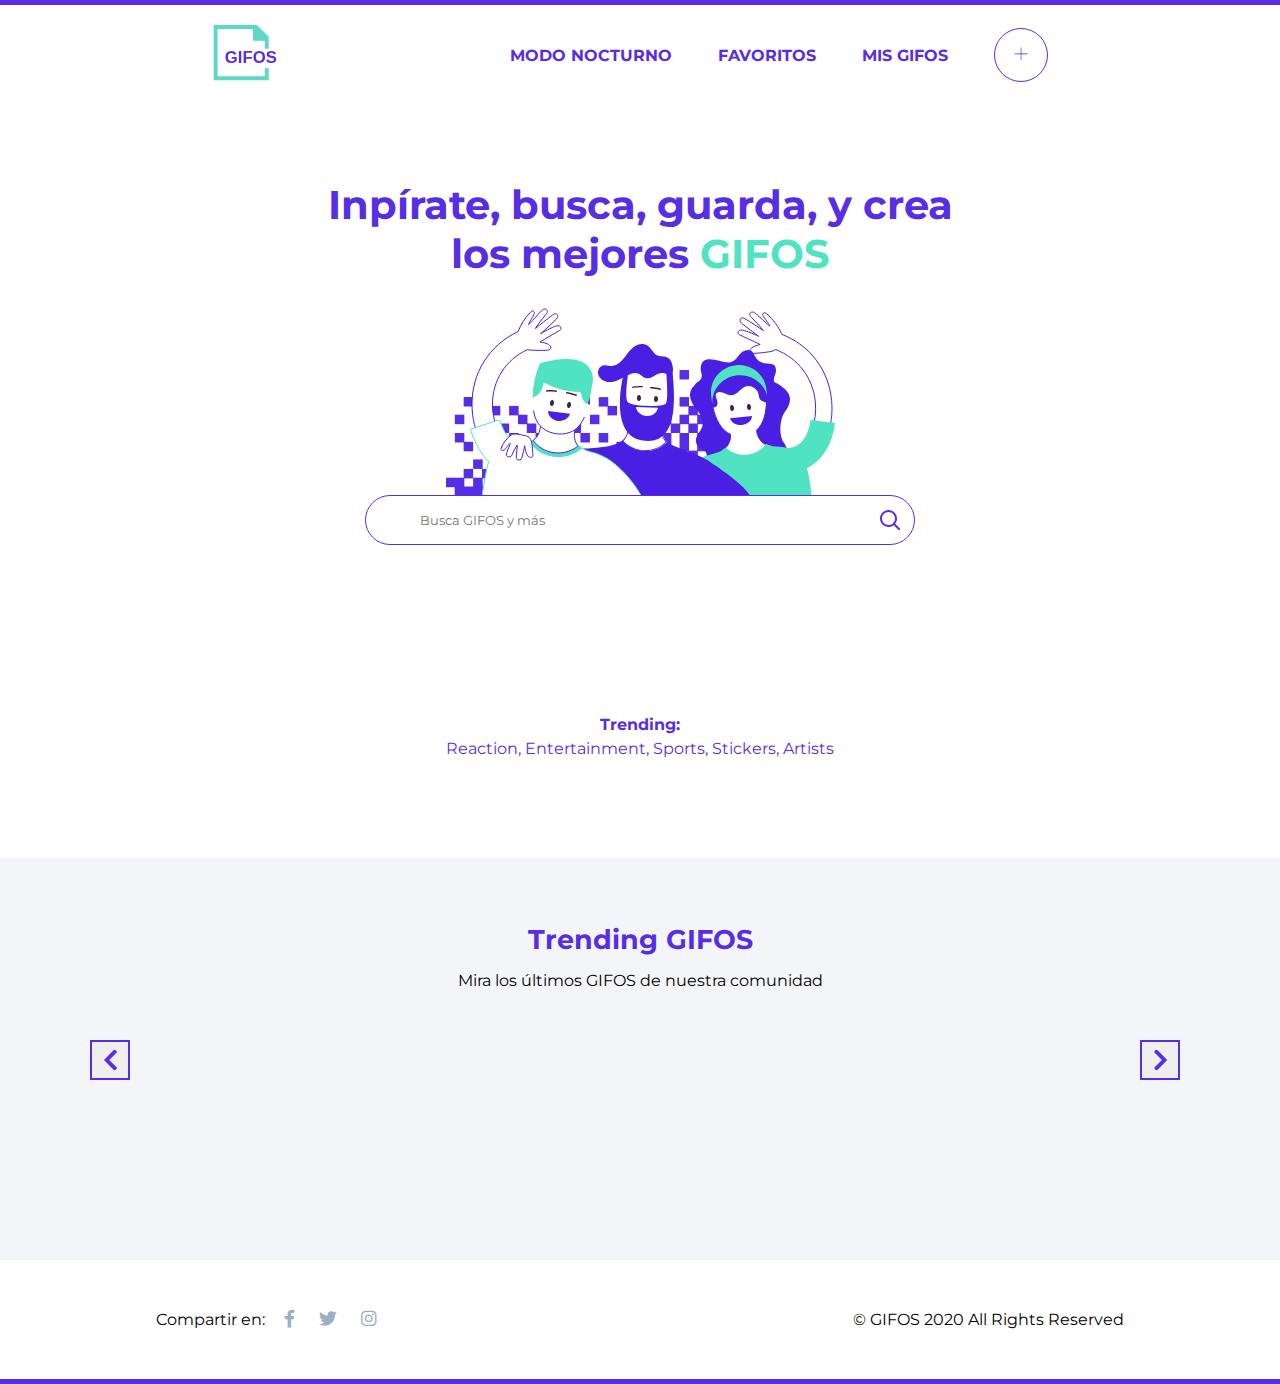
==== index.html @ 0c041969 "estilos de scrolltop, trending con flechas incomp." ====
<!DOCTYPE html>
<html lang="en">

<head>
    <meta charset="UTF-8">
    <meta name="viewport" content="width=device-width, initial-scale=1.0">
    <link rel="stylesheet" href=https://use.fontawesome.com/releases/v5.13.0/css/all.css>
    <link rel="stylesheet" href="styles/styles.css">
    <title>GIFOS</title>
</head>

<body>
    <header>
        <a href="index.html" class="logo diurno"><img src="assets/logo-desktop.svg" alt="logo"></a>
        <a href="index.html" class="logo nocturno"><img src="assets/logo-desktop-modo-noc.svg" alt="logo"></a>
        <form class="formularios" id="buscadorHeader">
            <input type="search" id="buscador_header" placeholder="Busca GIFOS y más">
            <label for="buscador_header">
                <img src="assets/icon-search.svg" alt="icono_search" class="search diurno">
                <img src="assets/icon-search-mod-noc.svg" alt="icono_search" class="search nocturno">
            </label>
        </form>
        <div class="iconosMenu">
            <i class="fas fa-bars activo" id="bars"></i>
            <i class="fas fa-times" id="cruz"></i>
        </div>
        <nav class="defaultMenu">
            <ul>
                <li class="modos m_noc">MODO NOCTURNO</li>
                <li class="modos m_di">MODO DIURNO</li>
                <li><a href="favoritos.html">FAVORITOS</a></li>
                <li><a href="misgifos.html">MIS GIFOS</a></li>
                <li>
                    <a href="creargifo.html" class="nuevo_gifo">
                        +
                    </a>
                </li>
            </ul>
        </nav>
    </header>
    <main>
        <section class="section_buscador">
            <h1>
                Inpírate, busca, guarda, y crea los mejores
                <span>GIFOS</span>
            </h1>
            <div class="formulario">
                <img src="assets/ilustra_header.svg" alt="personas-saludando" class="personas">
                <form class="formularios">
                    <input type="search" id="buscador" placeholder="Busca GIFOS y más" autocomplete="off">
                    <label for="buscador">
                        <img src="assets/icon-search.svg" alt="icono_search" class="search diurno" id="searchbtn">
                        <img src="assets/icon-search-mod-noc.svg" alt="icono_search" class="search nocturno">
                    </label>
                    <ul id="autocompleteCtn"></ul>
                </form>
            </div>
            <div id="searchResults"></div>
            <article class="trending">
                <h3>Trending:</h3>
                <p>Reaction, Entertainment, Sports, Stickers, Artists</p>
            </article>
        </section>

        <section class="trending_gifos">
            <h2>Trending GIFOS</h2>
            <p>Mira los últimos GIFOS de nuestra comunidad</p>
            <!--Carrusel CAMBIAR FLECHAS-->
            <div id="gifsCtn">
                <button id="btnLeft"><i class="fas fa-chevron-left"></i></button>
                <div id="gifsTrending"></div>
                <button id="btnRight"><i class="fas fa-chevron-right"></i></button>
            </div>
        </section>
    </main>
    <footer>
        <div>
            <span>Compartir en:</span>
            <a href="https://www.facebook.com/" target="blank"><i class="fab fa-facebook-f"></i></a>
            <a href="https://www.twitter.com/" target="blank"><i class="fab fa-twitter"></i></a>
            <a href="https://www.instagram.com/" target="blank"><i class="fab fa-instagram"></i></a>
        </div>
        <span class="copyright">© GIFOS 2020 All Rights Reserved</span>
    </footer>

    <script src="scripts/script.js"></script>
</body>

</html>
---- styles/styles.css ----
@import url("https://fonts.googleapis.com/css2?family=Montserrat:wght@500&display=swap");
/*colores*/
/*Breakpoints*/
* {
  margin: 0;
  padding: 0;
  border: 0;
  box-sizing: border-box;
  font-family: "Montserrat", sans-serif;
  outline: none;
}

li {
  list-style-type: none;
}

a {
  text-decoration: none;
}

body {
  border-top: 5px solid #572ee5;
  border-bottom: 5px solid #572ee5;
}

header #selected {
  color: #9cafc3;
  border-bottom: 0;
  cursor: text;
}

header #selected_a {
  background-color: #9cafc3;
  border: 1px solid #9cafc3;
  color: #fff;
  cursor: text;
}

#searchResults {
  margin: 50px 0;
  width: 80%;
  display: flex;
  align-items: center;
  justify-content: center;
  flex-wrap: wrap;
}

@media (max-width: 768px) {
  #searchResults {
    width: 100%;
  }
}

#searchResults .gifCard {
  margin: 15px 15px;
  min-width: 260px;
  max-width: 260px;
  height: 200px;
}

@media (max-width: 768px) {
  #searchResults .gifCard {
    margin: 10px 10px;
    min-width: 156px;
    max-width: 156px;
    height: 120px;
  }
}

header {
  height: 100px;
  position: sticky;
  top: 0;
  display: flex;
  justify-content: space-evenly;
  align-items: center;
  background-color: #fff;
  z-index: 1000;
}

@media (min-width: 768px) and (max-width: 1024px) {
  header {
    padding: 0 50px;
  }
}

@media (max-width: 768px) {
  header {
    padding: 0 22px;
    justify-content: space-between;
  }
}

header a.logo img {
  width: 68px;
}

@media (max-width: 768px) {
  header a.logo img {
    width: 48px;
  }
}

header form {
  display: none;
  position: relative;
  width: 335px;
  height: 50px;
}

header form input {
  display: inline-block;
  width: 335px;
  height: 50px;
  padding-left: 55px;
  border: 1px solid #572ee5;
  border-radius: 27px;
  -webkit-border-radius: 27px;
  -moz-border-radius: 27px;
  -ms-border-radius: 27px;
  -o-border-radius: 27px;
  background-color: transparent;
}

header form input:focus {
  outline: none;
}

header form label {
  position: absolute;
  top: 15px;
  right: 20px;
}

header form label img {
  width: 20px;
}

@media (max-width: 768px) {
  header form {
    display: none;
  }
}

header .iconosMenu {
  display: none;
}

@media (max-width: 768px) {
  header .iconosMenu {
    display: block;
  }
  header .iconosMenu i {
    color: #572ee5;
    display: none;
    font-size: 1.2em;
  }
  header .iconosMenu i.activo {
    display: block;
  }
}

header nav ul {
  display: flex;
  align-items: center;
}

header nav ul li {
  margin: 0 23px;
  text-align: center;
}

header nav ul li a {
  font-weight: bold;
  color: #572ee5;
}

header nav ul li a:hover {
  border-bottom: 2px solid #50e3c2;
}

header nav ul li a:active {
  color: #9cafc3;
  border-bottom: 0px;
}

header nav ul li .nuevo_gifo {
  display: inline-block;
  width: 54px;
  height: 54px;
  border: 1px solid #572ee5;
  border-radius: 50%;
  -webkit-border-radius: 50%;
  -moz-border-radius: 50%;
  -ms-border-radius: 50%;
  -o-border-radius: 50%;
  text-align: center;
  line-height: 50px;
  font-size: 2em;
  font-weight: lighter;
}

header nav ul li .nuevo_gifo:hover {
  border-bottom: 1px solid #572ee5;
  background-color: #572ee5;
  color: #fff;
}

header nav ul li .nuevo_gifo:active {
  border: 1px solid #9cafc3;
  background-color: #9cafc3;
}

header nav ul li:nth-child(4) a {
  display: block;
  min-width: 86px;
}

header nav ul li:first-child, header nav ul li:nth-child(2) {
  min-width: 130px;
  cursor: pointer;
}

header nav ul li:first-child {
  display: block;
}

header nav ul li:nth-child(2) {
  display: none;
}

@media (max-width: 1024px) {
  header nav ul li {
    font-size: 0.7em;
    margin: 0 13px;
  }
}

header nav ul .modos {
  font-weight: bold;
  color: #572ee5;
}

header nav ul .modos:hover {
  border-bottom: 2px solid #50e3c2;
}

header nav ul .modos:active {
  color: #9cafc3;
  border-bottom: 0px;
}

@media (max-width: 1024px) {
  header nav ul .modos {
    font-size: 0.7em;
    margin: 0 13px;
  }
}

@media (max-width: 768px) {
  header nav {
    display: block;
    width: 100%;
    height: 75vh;
    position: absolute;
    top: 100px;
    left: 0;
  }
  header nav.defaultMenu {
    display: none;
  }
  header nav ul {
    height: 100%;
    flex-direction: column;
    background-color: rgba(87, 46, 229, 0.9);
  }
  header nav ul li {
    width: 100%;
    height: 60px;
    display: flex;
    flex-direction: column;
    align-items: center;
    justify-content: center;
  }
  header nav ul li a {
    color: #fff;
  }
  header nav ul li:last-child {
    display: none;
  }
  header nav ul li:after {
    content: "";
    width: 40px;
    height: 2px;
    margin-top: 10px;
    background-color: #fff;
    display: block;
  }
  header nav ul li:first-child {
    width: 100%;
    margin-top: 50px;
    display: flex;
    flex-direction: column;
    align-items: center;
    justify-content: center;
  }
  header nav ul .modos {
    color: #fff;
  }
}

.onScroll {
  box-shadow: 0 2px 10px 1px rgba(156, 175, 195, 0.55);
}

.onScroll form {
  display: block;
}

.trending_gifos {
  padding: 65px 90px 180px;
  display: flex;
  flex-direction: column;
  align-items: center;
  background-color: #f3f5f8;
  text-align: center;
}

@media (max-width: 768px) {
  .trending_gifos {
    padding: 65px 0 80px;
  }
}

.trending_gifos h2 {
  margin-bottom: 15px;
  font-size: 1.7em;
  font-weight: bold;
  color: #572ee5;
}

.trending_gifos p {
  margin-bottom: 50px;
}

@media (max-width: 768px) {
  .trending_gifos p {
    padding: 0 60px;
  }
}

.trending_gifos #gifsCtn {
  display: flex;
  align-items: center;
  width: 100%;
  overflow: hidden;
}

@media (max-width: 768px) {
  .trending_gifos #gifsCtn {
    width: 100%;
    justify-content: center;
  }
}

.trending_gifos #gifsCtn button {
  width: 40px;
  height: 40px;
  display: flex;
  justify-content: center;
  align-items: center;
  border: 2px solid #572ee5;
  font-size: 1.5em;
  color: #572ee5;
}

.trending_gifos #gifsCtn button:hover {
  background-color: #572ee5;
  color: #fff;
}

@media (max-width: 768px) {
  .trending_gifos #gifsCtn button {
    display: none;
  }
}

.trending_gifos #gifsCtn .inactive {
  color: #fff;
  background-color: #9cafc3;
  border-color: #9cafc3;
  cursor: default;
}

.trending_gifos #gifsCtn .inactive:hover {
  background-color: #9cafc3;
}

.trending_gifos #gifsCtn #gifsTrending {
  display: flex;
  width: 90%;
  overflow: hidden;
  margin: 0 10px;
}

@media (max-width: 768px) {
  .trending_gifos #gifsCtn #gifsTrending {
    width: 100%;
    justify-content: space-between;
  }
}

.trending_gifos #gifsCtn #gifsTrending img {
  min-width: 370px;
  height: 275px;
  margin: 0px 15px;
}

@media (max-width: 768px) {
  .trending_gifos #gifsCtn #gifsTrending img {
    min-width: 243px;
    height: 187px;
    margin: 0 10px;
  }
}

main .section_buscador {
  margin: 75px 0 100px 0;
  display: flex;
  flex-flow: column nowrap;
  align-items: center;
  text-align: center;
}

@media (max-width: 768px) {
  main .section_buscador {
    margin-top: 5px;
    margin-bottom: 50px;
  }
}

main .section_buscador h1 {
  width: 16em;
  margin-bottom: 30px;
  font-size: 2.5em;
  font-weight: bold;
  color: #572ee5;
}

@media (max-width: 768px) {
  main .section_buscador h1 {
    width: 100%;
    padding: 0px 45px;
    font-size: 1.9em;
  }
}

main .section_buscador h1 span {
  color: #50e3c2;
}

main .section_buscador div.formulario img.personas {
  margin-bottom: -5px;
}

@media (max-width: 768px) {
  main .section_buscador div.formulario img.personas {
    width: 285px;
  }
}

main .section_buscador div.formulario form {
  position: relative;
  width: 550px;
  height: 50px;
}

@media (max-width: 768px) {
  main .section_buscador div.formulario form {
    width: 335px;
  }
}

main .section_buscador div.formulario form input {
  display: inline-block;
  width: 550px;
  height: 50px;
  padding-left: 54px;
  border: 1px solid #572ee5;
  border-radius: 27px;
  -webkit-border-radius: 27px;
  -moz-border-radius: 27px;
  -ms-border-radius: 27px;
  -o-border-radius: 27px;
  background-color: transparent;
}

@media (max-width: 768px) {
  main .section_buscador div.formulario form input {
    width: 335px;
  }
}

main .section_buscador div.formulario form input:focus {
  outline: none;
}

main .section_buscador div.formulario form input:focus ~ label {
  left: 0px;
  right: auto;
}

main .section_buscador div.formulario form input[type="search" i]::-webkit-search-cancel-button {
  display: none;
}

main .section_buscador div.formulario form label {
  position: absolute;
  top: 0px;
  right: 0px;
  cursor: pointer;
  display: flex;
  justify-content: center;
  align-items: center;
  height: 100%;
  width: 50px;
}

main .section_buscador div.formulario form label:active {
  left: 0px;
  right: auto;
}

main .section_buscador div.formulario form label img {
  width: 20px;
}

main .section_buscador article.trending {
  margin-top: 70px;
  color: #572ee5;
}

@media (max-width: 768px) {
  main .section_buscador article.trending {
    padding: 0 65px;
    margin-top: 30px;
  }
}

main .section_buscador article.trending h3 {
  font-size: 1em;
  margin-bottom: 5px;
}

main .titulo_favoritos {
  width: 100%;
  margin-top: 10px;
  display: flex;
  flex-direction: column;
  align-items: center;
}

main .titulo_favoritos img {
  width: 30px;
}

main .titulo_favoritos h1 {
  color: #572ee5;
}

main .favoritos_con_resultados {
  display: none;
  flex-direction: column;
  align-items: center;
}

main .favoritos_con_resultados .flex_gifs {
  margin: 40px 156px 80px 156px;
  width: 1130px;
  height: 660px;
  border: 2px solid #572ee5;
}

main .favoritos_con_resultados button {
  width: 125px;
  height: 50px;
  margin-bottom: 80px;
  border: 1px solid #572ee5;
  border-radius: 25px;
  -webkit-border-radius: 25px;
  -moz-border-radius: 25px;
  -ms-border-radius: 25px;
  -o-border-radius: 25px;
  font-size: 13px;
  font-family: "Montserrat", sans-serif;
  font-weight: bold;
  background-color: #fff;
  color: #572ee5;
}

main .favoritos_con_resultados button:hover {
  background-color: #572ee5;
  color: #fff;
}

main .favoritos_sin_resultados {
  display: flex;
  flex-direction: column;
  align-items: center;
  text-align: center;
}

main .favoritos_sin_resultados img {
  width: 150px;
  margin-top: 110px;
  margin-bottom: 25px;
}

main .favoritos_sin_resultados span {
  width: 427px;
  margin-bottom: 140px;
  color: #50e3c2;
  font-weight: bold;
  font-size: 1.4em;
}

@media (max-width: 1024px) {
  main .favoritos_sin_resultados span {
    width: 100%;
    padding: 0px 10px;
  }
}

main .titulo_misgifos {
  width: 100%;
  margin-top: 10px;
  display: flex;
  flex-direction: column;
  align-items: center;
}

main .titulo_misgifos img {
  width: 30px;
}

main .titulo_misgifos h1 {
  color: #572ee5;
}

main .misgifos_con_resultados {
  display: none;
  flex-direction: column;
  align-items: center;
}

main .misgifos_con_resultados .flex_gifs {
  margin: 40px 156px 80px 156px;
  width: 1130px;
  height: 660px;
  border: 2px solid #572ee5;
}

main .misgifos_con_resultados button {
  width: 125px;
  height: 50px;
  margin-bottom: 80px;
  border: 1px solid #572ee5;
  border-radius: 25px;
  -webkit-border-radius: 25px;
  -moz-border-radius: 25px;
  -ms-border-radius: 25px;
  -o-border-radius: 25px;
  font-size: 13px;
  font-family: "Montserrat", sans-serif;
  font-weight: bold;
  background-color: #fff;
  color: #572ee5;
}

main .misgifos_con_resultados button:hover {
  background-color: #572ee5;
  color: #fff;
}

main .misgifos_sin_resultados {
  display: flex;
  flex-direction: column;
  align-items: center;
  text-align: center;
}

main .misgifos_sin_resultados img {
  width: 150px;
  margin-top: 110px;
  margin-bottom: 25px;
}

main .misgifos_sin_resultados span {
  width: 427px;
  margin-bottom: 140px;
  color: #50e3c2;
  font-weight: bold;
  font-size: 1.4em;
}

@media (max-width: 1024px) {
  main .misgifos_sin_resultados span {
    width: 100%;
  }
}

.main_creargifo {
  display: flex;
  position: relative;
  flex-direction: column;
  align-items: center;
}

.main_creargifo .contenedor_video {
  width: 690px;
  height: 390px;
  margin-top: 5px;
  border: 1px solid #572ee5;
  position: relative;
  text-align: center;
  display: flex;
  justify-content: center;
  align-items: center;
}

.main_creargifo .contenedor_video .texto_1 h2 {
  font-size: 1.7em;
  color: #572ee5;
}

.main_creargifo .contenedor_video .texto_1 h2 span:first-child {
  display: block;
}

.main_creargifo .contenedor_video .texto_1 h2 span:last-child {
  color: #50e3c2;
}

.main_creargifo .contenedor_video .texto_1 p {
  margin-top: 10px;
}

.main_creargifo .contenedor_video .texto_1 p span:first-child {
  margin-bottom: 20px;
  display: block;
}

.main_creargifo .contenedor_video .marcos {
  width: 25px;
  height: 25px;
  position: absolute;
}

.main_creargifo .contenedor_video .m1 {
  top: 25px;
  left: 25px;
  border-left: 1px solid #50e3c2;
  border-top: 1px solid #50e3c2;
}

.main_creargifo .contenedor_video .m2 {
  top: 25px;
  right: 25px;
  border-right: 1px solid #50e3c2;
  border-top: 1px solid #50e3c2;
}

.main_creargifo .contenedor_video .m3 {
  bottom: 25px;
  left: 25px;
  border-left: 1px solid #50e3c2;
  border-bottom: 1px solid #50e3c2;
}

.main_creargifo .contenedor_video .m4 {
  bottom: 25px;
  right: 25px;
  border-right: 1px solid #50e3c2;
  border-bottom: 1px solid #50e3c2;
}

.main_creargifo .contenedor_video .imagenes_creargifos {
  height: 161px;
  width: 225px;
  position: absolute;
  left: -225px;
}

.main_creargifo .contenedor_video .imagenes_creargifos img {
  position: absolute;
}

.main_creargifo .contenedor_video .imagenes_creargifos .camara {
  bottom: 0;
  left: 0;
  width: 130px;
}

.main_creargifo .contenedor_video .imagenes_creargifos .cinta1 {
  width: 45px;
  top: 5px;
  left: 0;
}

.main_creargifo .contenedor_video .imagenes_creargifos .cinta2 {
  width: 63px;
  bottom: 110px;
  right: 110px;
}

.main_creargifo .contenedor_video .imagenes_creargifos .luz {
  right: 0;
  top: 0;
  width: 90px;
  animation: parpadeo 3s linear infinite;
  -webkit-animation: parpadeo 3s linear infinite;
}

.main_creargifo .contenedor_video .imagenes_creargifos .cinta1,
.main_creargifo .contenedor_video .imagenes_creargifos .cinta2 {
  animation: rodar 5s linear infinite;
  -webkit-animation: rodar 5s linear infinite;
}

.main_creargifo div.contenedor_contador_pasos {
  display: flex;
  flex-direction: column;
  align-items: center;
  position: relative;
}

.main_creargifo div.contenedor_contador_pasos ul {
  margin-top: 25px;
  width: 150px;
  display: flex;
  justify-content: space-between;
}

.main_creargifo div.contenedor_contador_pasos ul .contador_pasos {
  width: 32px;
  height: 32px;
  padding: 5px;
  border: 1px solid #572ee5;
  border-radius: 50%;
  -webkit-border-radius: 50%;
  -moz-border-radius: 50%;
  -ms-border-radius: 50%;
  -o-border-radius: 50%;
  color: #572ee5;
  font-weight: bold;
  text-align: center;
}

.main_creargifo div.contenedor_contador_pasos::after {
  content: "";
  margin-top: 20px;
  display: block;
  width: 800px;
  height: 7px;
  background-color: #572ee5;
  border-radius: 2px;
  -webkit-border-radius: 2px;
  -moz-border-radius: 2px;
  -ms-border-radius: 2px;
  -o-border-radius: 2px;
}

.main_creargifo div.contenedor_contador_pasos .pelicula {
  position: absolute;
  right: -160px;
  top: -10px;
}

.main_creargifo button {
  cursor: pointer;
  margin-top: 20px;
  width: 130px;
  height: 50px;
  border: 1px solid #572ee5;
  border-radius: 25px;
  -webkit-border-radius: 25px;
  -moz-border-radius: 25px;
  -ms-border-radius: 25px;
  -o-border-radius: 25px;
  background-color: transparent;
  outline: none;
  color: #572ee5;
  font-weight: bold;
}

.main_creargifo button:hover {
  background-color: #572ee5;
  color: #fff;
}

@keyframes parpadeo {
  0% {
    opacity: 1;
  }
  5% {
    opacity: 0;
  }
  10% {
    opacity: 1;
  }
  15% {
    opacity: 0;
  }
  20% {
    opacity: 1;
  }
  60% {
    opacity: 0;
  }
  75% {
    opacity: 1;
  }
  90% {
    opacity: 0;
  }
  100% {
    opacity: 1;
  }
}

@keyframes rodar {
  0% {
    transform: rotate(0deg);
    -webkit-transform: rotate(0deg);
    -moz-transform: rotate(0deg);
    -ms-transform: rotate(0deg);
    -o-transform: rotate(0deg);
  }
  100% {
    transform: rotate(360deg);
    -webkit-transform: rotate(360deg);
    -moz-transform: rotate(360deg);
    -ms-transform: rotate(360deg);
    -o-transform: rotate(360deg);
  }
}

footer {
  padding: 50px 156px;
  display: flex;
  justify-content: space-between;
}

@media (min-width: 768px) and (max-width: 1024px) {
  footer {
    padding: 50px 50px;
  }
}

@media (max-width: 768px) {
  footer {
    flex-direction: column;
    align-items: center;
    padding: 50px 0;
  }
}

@media (max-width: 768px) {
  footer div {
    text-align: center;
  }
}

footer div span {
  margin-right: 15px;
}

@media (max-width: 768px) {
  footer div span {
    display: block;
    margin-right: 0;
    margin-bottom: 20px;
  }
}

footer div a {
  margin-right: 20px;
  color: #9cafc3;
}

@media (max-width: 768px) {
  footer div a:last-child {
    margin-right: 0;
  }
}

footer div a:hover {
  color: #572ee5;
}

footer div a i {
  font-size: 1.1em;
}

@media (max-width: 768px) {
  footer .copyright {
    margin-top: 45px;
  }
}

.diurno {
  display: block;
}

.nocturno {
  display: none;
}

body.body_nocturno {
  border-color: #222326;
  background-color: #2f3236;
}

body.body_nocturno header {
  background-color: #2f3236;
}

@media (max-width: 768px) {
  body.body_nocturno header .iconosMenu i {
    color: #fff;
  }
}

@media (max-width: 768px) {
  body.body_nocturno header nav ul {
    background-color: #000;
  }
}

body.body_nocturno header nav ul li:first-child {
  display: none;
}

body.body_nocturno header nav ul li:first-child::after {
  display: none;
}

body.body_nocturno header nav ul li:nth-child(2) {
  display: block;
  color: #fff;
}

@media (max-width: 768px) {
  body.body_nocturno header nav ul li:nth-child(2) {
    width: 100%;
    height: 60px;
    margin-top: 50px;
    display: flex;
    flex-direction: column;
    align-items: center;
    justify-content: center;
  }
  body.body_nocturno header nav ul li:nth-child(2):after {
    content: "";
    width: 40px;
    height: 2px;
    margin-top: 10px;
    display: block;
    background-color: #fff;
  }
}

body.body_nocturno header nav ul li .nuevo_gifo:hover {
  color: #222326;
}

body.body_nocturno main h1,
body.body_nocturno main h2,
body.body_nocturno h3,
body.body_nocturno p,
body.body_nocturno span,
body.body_nocturno i,
body.body_nocturno a {
  color: #fff;
}

body.body_nocturno main a {
  border-color: #fff;
}

body.body_nocturno main a:hover {
  background-color: #fff;
}

body.body_nocturno main a:hover i {
  color: #222326;
}

body.body_nocturno header nav ul li a.nuevo_gifo {
  border-color: #fff;
}

body.body_nocturno header nav ul li a.nuevo_gifo:hover {
  background-color: #fff;
}

body.body_nocturno header nav ul li a.nuevo_gifo:hover i {
  color: #222326;
}

body.body_nocturno .trending_gifos {
  background-color: #222326;
}

body.body_nocturno .trending_gifos #gifsCtn button {
  background-color: transparent;
  border-color: #fff;
}

body.body_nocturno .trending_gifos #gifsCtn button i {
  color: #fff;
}

body.body_nocturno .trending_gifos #gifsCtn button:hover {
  background-color: #fff;
}

body.body_nocturno .trending_gifos #gifsCtn button:hover i {
  color: #222326;
}

body.body_nocturno div.formulario form.formularios input {
  border-color: #fff;
  color: #fff;
}

body.body_nocturno .diurno {
  display: none;
}

body.body_nocturno .nocturno {
  display: block;
}

body.body_nocturno ul.ul_creargifos li.contador_pasos {
  border-color: #50e3c2;
  color: #50e3c2;
}

body.body_nocturno footer i:hover {
  color: #572ee5;
}
/*# sourceMappingURL=styles.css.map */
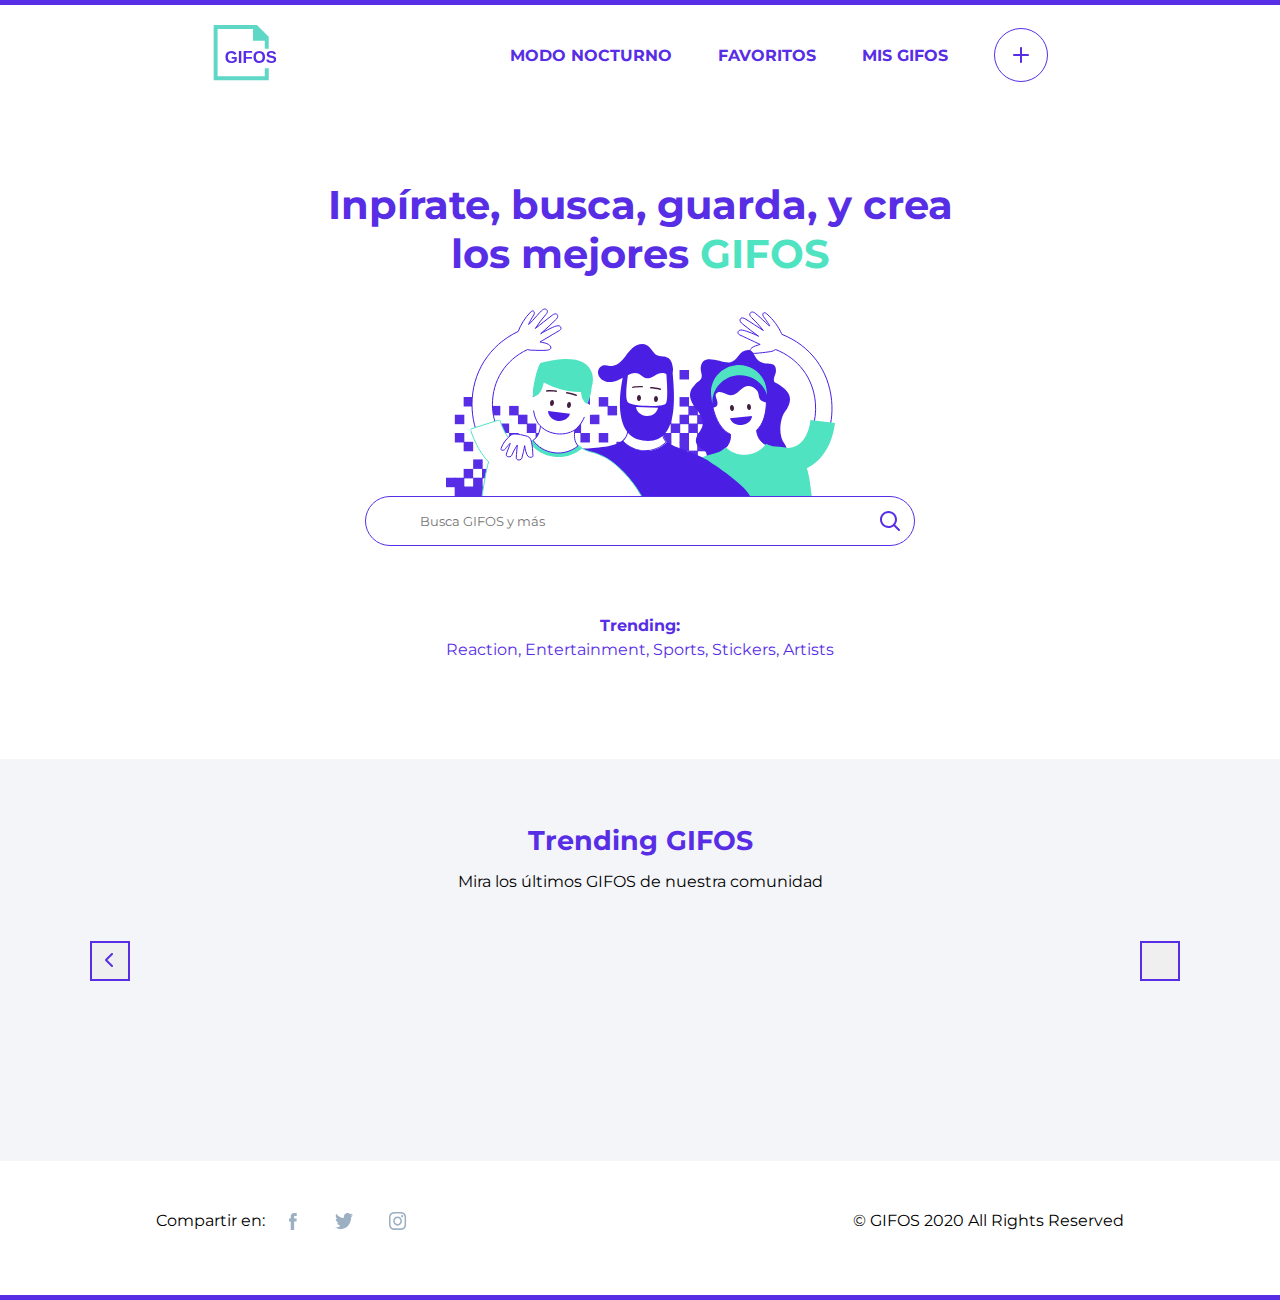
==== commit 3acf05e9: "correccion svg" ====
--- a/index.html
+++ b/index.html
@@ -13,16 +13,24 @@
     <header>
         <a href="index.html" class="logo diurno"><img src="assets/logo-desktop.svg" alt="logo"></a>
         <a href="index.html" class="logo nocturno"><img src="assets/logo-desktop-modo-noc.svg" alt="logo"></a>
-        <form class="formularios" id="buscadorHeader">
-            <input type="search" id="buscador_header" placeholder="Busca GIFOS y más">
+        <div class="formularios" id="buscadorHeader">
+            <input type="search" id="buscador_header" placeholder="Busca GIFOS y más" autocomplete="off">
             <label for="buscador_header">
-                <img src="assets/icon-search.svg" alt="icono_search" class="search diurno">
-                <img src="assets/icon-search-mod-noc.svg" alt="icono_search" class="search nocturno">
+                <svg role="img" class="closeSearch">
+                    <use href="assets/icon-search.svg#search"  alt="icono_search" id="searchbtn">
+                </svg>
             </label>
-        </form>
+            <svg role="img" class="closeSearch">
+                <use href="assets/close.svg#close-svg">
+            </svg>
+        </div>
         <div class="iconosMenu">
-            <i class="fas fa-bars activo" id="bars"></i>
-            <i class="fas fa-times" id="cruz"></i>
+            <svg role="img" alt="menu hamburguesa" id="bars">
+                <use href="assets/burger.svg#burger-svg">
+            </svg>
+            <svg role="img" alt="close menu" id="cruz">
+                <use href="assets/close.svg#close-svg">
+            </svg>
         </div>
         <nav class="defaultMenu">
             <ul>
@@ -32,7 +40,9 @@
                 <li><a href="misgifos.html">MIS GIFOS</a></li>
                 <li>
                     <a href="creargifo.html" class="nuevo_gifo">
-                        +
+                        <svg role="img" alt="crear gifo">
+                            <use href="assets/button-crear-gifo.svg#crear-gifo">
+                        </svg>
                     </a>
                 </li>
             </ul>
@@ -46,14 +56,17 @@
             </h1>
             <div class="formulario">
                 <img src="assets/ilustra_header.svg" alt="personas-saludando" class="personas">
-                <form class="formularios">
+                <div class="formularios">
                     <input type="search" id="buscador" placeholder="Busca GIFOS y más" autocomplete="off">
                     <label for="buscador">
-                        <img src="assets/icon-search.svg" alt="icono_search" class="search diurno" id="searchbtn">
-                        <img src="assets/icon-search-mod-noc.svg" alt="icono_search" class="search nocturno">
+                        <svg role="img" class="closeSearch">
+                            <use href="assets/icon-search.svg#search"  alt="icono_search" id="searchbtn">
+                        </svg>
                     </label>
-                    <ul id="autocompleteCtn"></ul>
-                </form>
+                    <svg role="img" class="closeSearch">
+                        <use href="assets/close.svg#close-svg">
+                    </svg>
+                </div>
             </div>
             <div id="searchResults"></div>
             <article class="trending">
@@ -65,25 +78,49 @@
         <section class="trending_gifos">
             <h2>Trending GIFOS</h2>
             <p>Mira los últimos GIFOS de nuestra comunidad</p>
-            <!--Carrusel CAMBIAR FLECHAS-->
             <div id="gifsCtn">
-                <button id="btnLeft"><i class="fas fa-chevron-left"></i></button>
+                <button id="btnLeft">
+                    <svg role="img" class="btnLeft">
+                        <use href="assets/button-left.svg#path-1">
+                    </svg>
+                </button>
                 <div id="gifsTrending"></div>
-                <button id="btnRight"><i class="fas fa-chevron-right"></i></button>
+                <button id="btnRight">
+                    <svg role="img" class="btnRight">
+                        <use href="assets/button-right.svg#path2">
+                    </svg>
+                </button>
             </div>
         </section>
     </main>
     <footer>
         <div>
             <span>Compartir en:</span>
-            <a href="https://www.facebook.com/" target="blank"><i class="fab fa-facebook-f"></i></a>
-            <a href="https://www.twitter.com/" target="blank"><i class="fab fa-twitter"></i></a>
-            <a href="https://www.instagram.com/" target="blank"><i class="fab fa-instagram"></i></a>
+            <div>
+                <a href="https://www.facebook.com/" target="blank">
+                    <svg role="img" class="facebook">
+                        <use href="assets/icon_facebook.svg#Clip-facebook">
+                    </svg>
+                </a>
+                <a href="https://www.twitter.com/" target="blank">
+                    <svg role="img" class="twitter">
+                        <use href="assets/icon-twitter.svg#Clip-Twitter">
+                    </svg>
+                </a>
+                <a href="https://www.instagram.com/" target="blank">
+                    <svg role="img" class="instagram">
+                        <use href="assets/icon_instagram.svg#Clip-instagram">
+                    </svg>
+                </a>
+            </div>
         </div>
         <span class="copyright">© GIFOS 2020 All Rights Reserved</span>
     </footer>
 
     <script src="scripts/script.js"></script>
+    <script src="scripts/themesAndMenu.js"></script>
+    <script src="scripts/codigoSearchYautocomplete.js"></script>
+
 </body>
 
 </html>--- a/styles/styles.css
+++ b/styles/styles.css
@@ -1,6 +1,36 @@
 @import url("https://fonts.googleapis.com/css2?family=Montserrat:wght@500&display=swap");
 /*colores*/
 /*Breakpoints*/
+/*extends*/
+main #searchResults.searchActive {
+  margin: 50px 0;
+  width: 80%;
+  display: flex;
+  align-items: center;
+  justify-content: center;
+  flex-wrap: wrap;
+}
+
+@media (max-width: 768px) {
+  main #searchResults.searchActive {
+    width: 100%;
+  }
+}
+
+main #searchResults.searchActive div .gifCard, main #searchResults.searchActive div .gifCardInfo, main .favoritos_con_resultados .flex_gifs > div .gifcard {
+  min-width: 260px;
+  max-width: 260px;
+  height: 200px;
+}
+
+@media (max-width: 768px) {
+  main #searchResults.searchActive div .gifCard, main #searchResults.searchActive div .gifCardInfo, main .favoritos_con_resultados .flex_gifs > div .gifcard {
+    min-width: 156px;
+    max-width: 156px;
+    height: 120px;
+  }
+}
+
 * {
   margin: 0;
   padding: 0;
@@ -32,39 +62,15 @@
 header #selected_a {
   background-color: #9cafc3;
   border: 1px solid #9cafc3;
-  color: #fff;
   cursor: text;
 }
 
-#searchResults {
-  margin: 50px 0;
-  width: 80%;
-  display: flex;
-  align-items: center;
-  justify-content: center;
-  flex-wrap: wrap;
-}
-
-@media (max-width: 768px) {
-  #searchResults {
-    width: 100%;
-  }
-}
-
-#searchResults .gifCard {
-  margin: 15px 15px;
-  min-width: 260px;
-  max-width: 260px;
-  height: 200px;
-}
-
-@media (max-width: 768px) {
-  #searchResults .gifCard {
-    margin: 10px 10px;
-    min-width: 156px;
-    max-width: 156px;
-    height: 120px;
-  }
+header #selected_a svg {
+  fill: #fff;
+}
+
+.removeElement {
+  display: none;
 }
 
 header {
@@ -95,20 +101,20 @@
   width: 68px;
 }
 
-@media (max-width: 768px) {
+@media (max-width: 1024px) {
   header a.logo img {
     width: 48px;
   }
 }
 
-header form {
+header .formularios {
   display: none;
   position: relative;
   width: 335px;
   height: 50px;
 }
 
-header form input {
+header .formularios input {
   display: inline-block;
   width: 335px;
   height: 50px;
@@ -122,24 +128,73 @@
   background-color: transparent;
 }
 
-header form input:focus {
+header .formularios input:focus {
   outline: none;
 }
 
-header form label {
+header .formularios input.autocompleteActive {
+  border-radius: 25px 25px 0 0;
+  border-width: 1px 1px 0 1px;
+  -webkit-border-radius: 25px 25px 0 0;
+  -moz-border-radius: 25px 25px 0 0;
+  -ms-border-radius: 25px 25px 0 0;
+  -o-border-radius: 25px 25px 0 0;
+  outline: none;
+  position: relative;
+}
+
+header .formularios input.autocompleteActive ~ label {
+  left: 0px;
+  right: auto;
+}
+
+header .formularios input.autocompleteActive ~ label svg {
+  fill: #9cafc3;
+}
+
+header .formularios input.autocompleteActive ~ svg {
+  opacity: 1;
+}
+
+header .formularios input[type="search" i]::-webkit-search-cancel-button {
+  display: none;
+}
+
+header .formularios label {
   position: absolute;
-  top: 15px;
-  right: 20px;
-}
-
-header form label img {
+  top: 0px;
+  right: 0px;
+  cursor: pointer;
+  display: flex;
+  justify-content: center;
+  align-items: center;
+  height: 100%;
+  width: 50px;
+}
+
+header .formularios label:active {
+  left: 0px;
+  right: auto;
+}
+
+header .formularios label svg {
+  fill: #572ee5;
   width: 20px;
-}
-
-@media (max-width: 768px) {
-  header form {
-    display: none;
-  }
+  height: 20px;
+}
+
+header .formularios > svg {
+  height: 15px;
+  width: 30px;
+  position: absolute;
+  top: 35%;
+  right: 0px;
+  display: flex;
+  justify-content: center;
+  align-items: center;
+  cursor: pointer;
+  opacity: 0;
+  fill: #572ee5;
 }
 
 header .iconosMenu {
@@ -150,13 +205,20 @@
   header .iconosMenu {
     display: block;
   }
-  header .iconosMenu i {
-    color: #572ee5;
+  header .iconosMenu svg {
+    fill: #572ee5;
     display: none;
-    font-size: 1.2em;
-  }
-  header .iconosMenu i.activo {
+    width: 15px;
+    height: 15px;
+  }
+  header .iconosMenu svg#bars {
     display: block;
+  }
+  header .iconosMenu.menuActivo svg {
+    display: block;
+  }
+  header .iconosMenu.menuActivo svg#bars {
+    display: none;
   }
 }
 
@@ -177,6 +239,12 @@
 
 header nav ul li a:hover {
   border-bottom: 2px solid #50e3c2;
+}
+
+@media (max-width: 1024px) {
+  header nav ul li a:hover {
+    border-bottom: 0px solid #50e3c2;
+  }
 }
 
 header nav ul li a:active {
@@ -194,16 +262,16 @@
   -moz-border-radius: 50%;
   -ms-border-radius: 50%;
   -o-border-radius: 50%;
-  text-align: center;
-  line-height: 50px;
-  font-size: 2em;
-  font-weight: lighter;
+  line-height: 57px;
 }
 
 header nav ul li .nuevo_gifo:hover {
   border-bottom: 1px solid #572ee5;
   background-color: #572ee5;
-  color: #fff;
+}
+
+header nav ul li .nuevo_gifo:hover svg {
+  fill: #fff;
 }
 
 header nav ul li .nuevo_gifo:active {
@@ -211,6 +279,23 @@
   background-color: #9cafc3;
 }
 
+header nav ul li .nuevo_gifo svg {
+  fill: #572ee5;
+  width: 16px;
+  height: 16px;
+}
+
+@media (max-width: 1024px) {
+  header nav ul li .nuevo_gifo {
+    width: 32px;
+    height: 32px;
+    line-height: 36px;
+  }
+  header nav ul li .nuevo_gifo svg {
+    transform: scale(0.8);
+  }
+}
+
 header nav ul li:nth-child(4) a {
   display: block;
   min-width: 86px;
@@ -243,6 +328,12 @@
 
 header nav ul .modos:hover {
   border-bottom: 2px solid #50e3c2;
+}
+
+@media (max-width: 1024px) {
+  header nav ul .modos:hover {
+    border-bottom: 0px solid #50e3c2;
+  }
 }
 
 header nav ul .modos:active {
@@ -285,10 +376,16 @@
   header nav ul li a {
     color: #fff;
   }
+  header nav ul li a.nuevo_gifo {
+    border-color: #fff;
+  }
   header nav ul li:last-child {
+    border-color: #fff;
+  }
+  header nav ul li:last-child::after {
     display: none;
   }
-  header nav ul li:after {
+  header nav ul li::after {
     content: "";
     width: 40px;
     height: 2px;
@@ -313,8 +410,14 @@
   box-shadow: 0 2px 10px 1px rgba(156, 175, 195, 0.55);
 }
 
-.onScroll form {
-  display: block;
+.onScroll div.formularios {
+  display: block;
+}
+
+@media (max-width: 768px) {
+  .onScroll div.formularios {
+    display: none;
+  }
 }
 
 .trending_gifos {
@@ -354,6 +457,7 @@
   align-items: center;
   width: 100%;
   overflow: hidden;
+  position: relative;
 }
 
 @media (max-width: 768px) {
@@ -370,23 +474,44 @@
   justify-content: center;
   align-items: center;
   border: 2px solid #572ee5;
-  font-size: 1.5em;
-  color: #572ee5;
+}
+
+.trending_gifos #gifsCtn button svg {
+  height: 100%;
+  width: 100%;
+  fill: #572ee5;
+  margin-top: 20px;
+  margin-left: 13px;
 }
 
 .trending_gifos #gifsCtn button:hover {
   background-color: #572ee5;
-  color: #fff;
+}
+
+.trending_gifos #gifsCtn button:hover svg {
+  fill: #fff;
 }
 
 @media (max-width: 768px) {
   .trending_gifos #gifsCtn button {
+    position: absolute;
+    width: 50%;
+    height: 100%;
+    opacity: 0;
+    z-index: 200;
+  }
+  .trending_gifos #gifsCtn button#btnRight {
+    right: 0;
+  }
+  .trending_gifos #gifsCtn button#btnLeft {
+    left: 0;
+  }
+  .trending_gifos #gifsCtn button img {
     display: none;
   }
 }
 
 .trending_gifos #gifsCtn .inactive {
-  color: #fff;
   background-color: #9cafc3;
   border-color: #9cafc3;
   cursor: default;
@@ -396,6 +521,10 @@
   background-color: #9cafc3;
 }
 
+.trending_gifos #gifsCtn .inactive svg {
+  fill: #fff;
+}
+
 .trending_gifos #gifsCtn #gifsTrending {
   display: flex;
   width: 90%;
@@ -410,18 +539,125 @@
   }
 }
 
-.trending_gifos #gifsCtn #gifsTrending img {
+.trending_gifos #gifsCtn #gifsTrending > div {
+  position: relative;
   min-width: 370px;
+  max-width: 370px;
   height: 275px;
   margin: 0px 15px;
 }
 
 @media (max-width: 768px) {
-  .trending_gifos #gifsCtn #gifsTrending img {
+  .trending_gifos #gifsCtn #gifsTrending > div {
     min-width: 243px;
+    max-width: 243px;
     height: 187px;
     margin: 0 10px;
   }
+}
+
+.trending_gifos #gifsCtn #gifsTrending > div > img {
+  min-width: 370px;
+  max-width: 370px;
+  height: 275px;
+  margin: 0px 15px;
+}
+
+@media (max-width: 768px) {
+  .trending_gifos #gifsCtn #gifsTrending > div > img {
+    min-width: 243px;
+    max-width: 243px;
+    height: 187px;
+    margin: 0 10px;
+  }
+}
+
+.trending_gifos #gifsCtn #gifsTrending > div .gifCardInfo {
+  padding: 15px 15px 50px 15px;
+  position: absolute;
+  top: 0;
+  width: 370px;
+  height: 275px;
+  margin: 0px 15px;
+  display: flex;
+  flex-direction: column;
+  justify-content: space-between;
+  background-color: rgba(87, 46, 229, 0.6);
+  opacity: 0;
+}
+
+@media (max-width: 768px) {
+  .trending_gifos #gifsCtn #gifsTrending > div .gifCardInfo {
+    width: 243px;
+    height: 187px;
+    margin: 0 10px;
+  }
+}
+
+.trending_gifos #gifsCtn #gifsTrending > div .gifCardInfo:hover {
+  opacity: 1;
+}
+
+.trending_gifos #gifsCtn #gifsTrending > div .gifCardInfo div {
+  width: 100%;
+  color: #fff;
+  text-align: left;
+}
+
+.trending_gifos #gifsCtn #gifsTrending > div .gifCardInfo div:first-child {
+  display: flex;
+  flex-direction: row;
+  justify-content: flex-end;
+}
+
+.trending_gifos #gifsCtn #gifsTrending > div .gifCardInfo div:first-child a {
+  width: 32px;
+  height: 32px;
+  margin: 0px 5px;
+  border-radius: 6px;
+  -webkit-border-radius: 6px;
+  -moz-border-radius: 6px;
+  -ms-border-radius: 6px;
+  -o-border-radius: 6px;
+  display: flex;
+  justify-content: center;
+  align-items: center;
+  background-color: rgba(255, 255, 255, 0.7);
+}
+
+.trending_gifos #gifsCtn #gifsTrending > div .gifCardInfo div:first-child a:hover {
+  background-color: white;
+}
+
+.trending_gifos #gifsCtn #gifsTrending > div .gifCardInfo div:first-child a img {
+  width: 18px;
+  height: 18px;
+}
+
+.trending_gifos #gifsCtn #gifsTrending > div .gifCardInfo div:first-child a.favorito_btn img:first-child {
+  display: block;
+}
+
+.trending_gifos #gifsCtn #gifsTrending > div .gifCardInfo div:first-child a.favorito_btn img:last-child {
+  display: none;
+}
+
+.trending_gifos #gifsCtn #gifsTrending > div .gifCardInfo div:first-child a.favorito_btn.cardBtnActive img:first-child {
+  display: none;
+}
+
+.trending_gifos #gifsCtn #gifsTrending > div .gifCardInfo div:first-child a.favorito_btn.cardBtnActive img:last-child {
+  display: block;
+}
+
+.trending_gifos #gifsCtn #gifsTrending > div .gifCardInfo div:last-child span {
+  display: block;
+  font-size: 16px;
+}
+
+.trending_gifos #gifsCtn #gifsTrending > div .gifCardInfo div:last-child span:last-child {
+  margin-top: 10px;
+  font-weight: bold;
 }
 
 main .section_buscador {
@@ -460,7 +696,7 @@
 }
 
 main .section_buscador div.formulario img.personas {
-  margin-bottom: -5px;
+  margin-bottom: -4px;
 }
 
 @media (max-width: 768px) {
@@ -469,19 +705,19 @@
   }
 }
 
-main .section_buscador div.formulario form {
+main .section_buscador div.formulario div {
   position: relative;
   width: 550px;
   height: 50px;
 }
 
 @media (max-width: 768px) {
-  main .section_buscador div.formulario form {
+  main .section_buscador div.formulario div {
     width: 335px;
   }
 }
 
-main .section_buscador div.formulario form input {
+main .section_buscador div.formulario div input {
   display: inline-block;
   width: 550px;
   height: 50px;
@@ -496,25 +732,40 @@
 }
 
 @media (max-width: 768px) {
-  main .section_buscador div.formulario form input {
+  main .section_buscador div.formulario div input {
     width: 335px;
   }
 }
 
-main .section_buscador div.formulario form input:focus {
+main .section_buscador div.formulario div input.autocompleteActive {
+  border-radius: 25px 25px 0 0;
+  border-width: 1px 1px 0 1px;
+  -webkit-border-radius: 25px 25px 0 0;
+  -moz-border-radius: 25px 25px 0 0;
+  -ms-border-radius: 25px 25px 0 0;
+  -o-border-radius: 25px 25px 0 0;
   outline: none;
-}
-
-main .section_buscador div.formulario form input:focus ~ label {
+  position: relative;
+}
+
+main .section_buscador div.formulario div input.autocompleteActive ~ label {
   left: 0px;
   right: auto;
 }
 
-main .section_buscador div.formulario form input[type="search" i]::-webkit-search-cancel-button {
-  display: none;
-}
-
-main .section_buscador div.formulario form label {
+main .section_buscador div.formulario div input.autocompleteActive ~ label svg {
+  fill: #9cafc3;
+}
+
+main .section_buscador div.formulario div input.autocompleteActive ~ svg {
+  opacity: 1;
+}
+
+main .section_buscador div.formulario div input[type="search" i]::-webkit-search-cancel-button {
+  display: none;
+}
+
+main .section_buscador div.formulario div label {
   position: absolute;
   top: 0px;
   right: 0px;
@@ -526,13 +777,67 @@
   width: 50px;
 }
 
-main .section_buscador div.formulario form label:active {
+main .section_buscador div.formulario div label:active {
   left: 0px;
   right: auto;
 }
 
-main .section_buscador div.formulario form label img {
+main .section_buscador div.formulario div label svg {
+  fill: #572ee5;
   width: 20px;
+  height: 20px;
+}
+
+main .section_buscador div.formulario div > svg {
+  height: 15px;
+  width: 30px;
+  position: absolute;
+  top: 35%;
+  right: 0px;
+  display: flex;
+  justify-content: center;
+  align-items: center;
+  cursor: pointer;
+  opacity: 0;
+  fill: #572ee5;
+}
+
+main .section_buscador .ulActive {
+  width: 550px;
+  border-width: 0 1px 1px 1px;
+  border-style: solid;
+  border-color: #572ee5;
+  border-radius: 0 0 25px 25px;
+  -webkit-border-radius: 0 0 25px 25px;
+  -moz-border-radius: 0 0 25px 25px;
+  -ms-border-radius: 0 0 25px 25px;
+  -o-border-radius: 0 0 25px 25px;
+  overflow: hidden;
+  color: #9cafc3;
+}
+
+@media (max-width: 768px) {
+  main .section_buscador .ulActive {
+    width: 335px;
+  }
+}
+
+main .section_buscador .ulActive li {
+  width: 100%;
+  height: 40px;
+  text-align: left;
+  display: flex;
+  align-items: center;
+}
+
+main .section_buscador .ulActive li:hover {
+  background-color: #eee;
+}
+
+main .section_buscador .ulActive li::before {
+  content: url(../../assets/search-gray.svg);
+  width: 16px;
+  margin: 0 25px;
 }
 
 main .section_buscador article.trending {
@@ -552,6 +857,98 @@
   margin-bottom: 5px;
 }
 
+main #searchResults.searchActive div {
+  position: relative;
+}
+
+main #searchResults.searchActive div .gifCard {
+  margin: 10px;
+}
+
+main #searchResults.searchActive div .gifCardInfo {
+  padding: 15px 15px 20px 15px;
+  margin: 10px;
+  position: absolute;
+  top: 0;
+  display: flex;
+  flex-direction: column;
+  justify-content: space-between;
+  background-color: rgba(87, 46, 229, 0.6);
+  opacity: 0;
+}
+
+@media (max-width: 768px) {
+  main #searchResults.searchActive div .gifCardInfo {
+    margin: 0 10px;
+  }
+}
+
+main #searchResults.searchActive div .gifCardInfo:hover {
+  opacity: 1;
+}
+
+main #searchResults.searchActive div .gifCardInfo div {
+  width: 100%;
+  color: #fff;
+  text-align: left;
+}
+
+main #searchResults.searchActive div .gifCardInfo div:first-child {
+  display: flex;
+  flex-direction: row;
+  justify-content: flex-end;
+}
+
+main #searchResults.searchActive div .gifCardInfo div:first-child a {
+  width: 32px;
+  height: 32px;
+  margin: 0px 5px;
+  border-radius: 6px;
+  -webkit-border-radius: 6px;
+  -moz-border-radius: 6px;
+  -ms-border-radius: 6px;
+  -o-border-radius: 6px;
+  display: flex;
+  justify-content: center;
+  align-items: center;
+  background-color: rgba(255, 255, 255, 0.7);
+}
+
+main #searchResults.searchActive div .gifCardInfo div:first-child a:hover {
+  background-color: white;
+}
+
+main #searchResults.searchActive div .gifCardInfo div:first-child a img {
+  width: 18px;
+  height: 18px;
+}
+
+main #searchResults.searchActive div .gifCardInfo div:first-child a.favorito_btn img:first-child {
+  display: block;
+}
+
+main #searchResults.searchActive div .gifCardInfo div:first-child a.favorito_btn img:last-child {
+  display: none;
+}
+
+main #searchResults.searchActive div .gifCardInfo div:first-child a.favorito_btn.cardBtnActive img:first-child {
+  display: none;
+}
+
+main #searchResults.searchActive div .gifCardInfo div:first-child a.favorito_btn.cardBtnActive img:last-child {
+  display: block;
+}
+
+main #searchResults.searchActive div .gifCardInfo div:last-child span {
+  display: block;
+  font-size: 16px;
+}
+
+main #searchResults.searchActive div .gifCardInfo div:last-child span:last-child {
+  margin-top: 10px;
+  font-weight: bold;
+}
+
 main .titulo_favoritos {
   width: 100%;
   margin-top: 10px;
@@ -569,19 +966,132 @@
 }
 
 main .favoritos_con_resultados {
+  width: 100%;
   display: none;
   flex-direction: column;
+  justify-content: center;
   align-items: center;
 }
 
 main .favoritos_con_resultados .flex_gifs {
-  margin: 40px 156px 80px 156px;
-  width: 1130px;
-  height: 660px;
-  border: 2px solid #572ee5;
+  margin: 50px 0;
+  width: 80%;
+  display: flex;
+  flex-wrap: wrap;
+  align-items: center;
+  justify-content: center;
+}
+
+@media (max-width: 768px) {
+  main .favoritos_con_resultados .flex_gifs {
+    width: 100%;
+  }
+}
+
+main .favoritos_con_resultados .flex_gifs > div {
+  position: relative;
+  min-width: 260px;
+  max-width: 260px;
+  height: 200px;
+  margin: 15px;
+}
+
+@media (max-width: 768px) {
+  main .favoritos_con_resultados .flex_gifs > div {
+    min-width: 156px;
+    max-width: 156px;
+    height: 120px;
+    margin: 10px;
+  }
+}
+
+main .favoritos_con_resultados .flex_gifs > div .gifCardInfo {
+  padding: 15px 15px 20px 15px;
+  position: absolute;
+  top: 0;
+  width: 260px;
+  height: 200px;
+  display: flex;
+  flex-direction: column;
+  justify-content: space-between;
+  background-color: rgba(87, 46, 229, 0.6);
+  opacity: 0;
+}
+
+@media (max-width: 768px) {
+  main .favoritos_con_resultados .flex_gifs > div .gifCardInfo {
+    width: 156px;
+    height: 120px;
+  }
+}
+
+main .favoritos_con_resultados .flex_gifs > div .gifCardInfo:hover {
+  opacity: 1;
+}
+
+main .favoritos_con_resultados .flex_gifs > div .gifCardInfo div {
+  width: 100%;
+  color: #fff;
+  text-align: left;
+}
+
+main .favoritos_con_resultados .flex_gifs > div .gifCardInfo div:first-child {
+  display: flex;
+  flex-direction: row;
+  justify-content: flex-end;
+}
+
+main .favoritos_con_resultados .flex_gifs > div .gifCardInfo div:first-child a {
+  width: 32px;
+  height: 32px;
+  margin: 0px 5px;
+  border-radius: 6px;
+  -webkit-border-radius: 6px;
+  -moz-border-radius: 6px;
+  -ms-border-radius: 6px;
+  -o-border-radius: 6px;
+  display: flex;
+  justify-content: center;
+  align-items: center;
+  background-color: rgba(255, 255, 255, 0.7);
+}
+
+main .favoritos_con_resultados .flex_gifs > div .gifCardInfo div:first-child a:hover {
+  background-color: white;
+}
+
+main .favoritos_con_resultados .flex_gifs > div .gifCardInfo div:first-child a img {
+  width: 18px;
+  height: 18px;
+}
+
+main .favoritos_con_resultados .flex_gifs > div .gifCardInfo div:first-child a.favorito_btn img:first-child {
+  display: block;
+}
+
+main .favoritos_con_resultados .flex_gifs > div .gifCardInfo div:first-child a.favorito_btn img:last-child {
+  display: none;
+}
+
+main .favoritos_con_resultados .flex_gifs > div .gifCardInfo div:first-child a.favorito_btn.cardBtnActive img:first-child {
+  display: none;
+}
+
+main .favoritos_con_resultados .flex_gifs > div .gifCardInfo div:first-child a.favorito_btn.cardBtnActive img:last-child {
+  display: block;
+}
+
+main .favoritos_con_resultados .flex_gifs > div .gifCardInfo div:last-child span {
+  display: block;
+}
+
+main .favoritos_con_resultados .flex_gifs > div .gifCardInfo div:last-child span:last-child {
+  margin-top: 10px;
+  font-weight: bold;
 }
 
 main .favoritos_con_resultados button {
+  display: none;
   width: 125px;
   height: 50px;
   margin-bottom: 80px;
@@ -710,6 +1220,7 @@
 }
 
 .main_creargifo {
+  margin-bottom: 100px;
   display: flex;
   position: relative;
   flex-direction: column;
@@ -728,26 +1239,65 @@
   align-items: center;
 }
 
-.main_creargifo .contenedor_video .texto_1 h2 {
+@media (max-width: 1024px) {
+  .main_creargifo .contenedor_video {
+    margin: 50px 0 0;
+    width: 95%;
+    height: 200px;
+  }
+}
+
+.main_creargifo .contenedor_video article h2 {
   font-size: 1.7em;
   color: #572ee5;
 }
 
-.main_creargifo .contenedor_video .texto_1 h2 span:first-child {
-  display: block;
-}
-
-.main_creargifo .contenedor_video .texto_1 h2 span:last-child {
+@media (max-width: 1024px) {
+  .main_creargifo .contenedor_video article h2 {
+    font-size: 1.2em;
+  }
+}
+
+.main_creargifo .contenedor_video article h2 span:first-child {
+  display: block;
+}
+
+.main_creargifo .contenedor_video article h2 span:last-child {
   color: #50e3c2;
 }
 
-.main_creargifo .contenedor_video .texto_1 p {
+.main_creargifo .contenedor_video article p {
   margin-top: 10px;
 }
 
-.main_creargifo .contenedor_video .texto_1 p span:first-child {
-  margin-bottom: 20px;
-  display: block;
+.main_creargifo .contenedor_video article p span:first-child {
+  margin-bottom: 15px;
+  display: block;
+}
+
+@media (max-width: 1024px) {
+  .main_creargifo .contenedor_video article p span:first-child {
+    margin-bottom: 5px;
+  }
+}
+
+@media (max-width: 1024px) {
+  .main_creargifo .contenedor_video article p {
+    font-size: 0.8em;
+  }
+}
+
+.main_creargifo .contenedor_video video {
+  position: absolute;
+  width: 480px;
+  height: 320px;
+}
+
+@media (max-width: 1024px) {
+  .main_creargifo .contenedor_video video {
+    width: 256px;
+    height: 150px;
+  }
 }
 
 .main_creargifo .contenedor_video .marcos {
@@ -763,6 +1313,13 @@
   border-top: 1px solid #50e3c2;
 }
 
+@media (max-width: 1024px) {
+  .main_creargifo .contenedor_video .m1 {
+    top: 10px;
+    left: 10px;
+  }
+}
+
 .main_creargifo .contenedor_video .m2 {
   top: 25px;
   right: 25px;
@@ -770,6 +1327,13 @@
   border-top: 1px solid #50e3c2;
 }
 
+@media (max-width: 1024px) {
+  .main_creargifo .contenedor_video .m2 {
+    top: 10px;
+    right: 10px;
+  }
+}
+
 .main_creargifo .contenedor_video .m3 {
   bottom: 25px;
   left: 25px;
@@ -777,6 +1341,13 @@
   border-bottom: 1px solid #50e3c2;
 }
 
+@media (max-width: 1024px) {
+  .main_creargifo .contenedor_video .m3 {
+    bottom: 10px;
+    left: 10px;
+  }
+}
+
 .main_creargifo .contenedor_video .m4 {
   bottom: 25px;
   right: 25px;
@@ -784,11 +1355,24 @@
   border-bottom: 1px solid #50e3c2;
 }
 
+@media (max-width: 1024px) {
+  .main_creargifo .contenedor_video .m4 {
+    bottom: 10px;
+    right: 10px;
+  }
+}
+
 .main_creargifo .contenedor_video .imagenes_creargifos {
   height: 161px;
   width: 225px;
   position: absolute;
   left: -225px;
+}
+
+@media (max-width: 1024px) {
+  .main_creargifo .contenedor_video .imagenes_creargifos {
+    display: none;
+  }
 }
 
 .main_creargifo .contenedor_video .imagenes_creargifos img {
@@ -870,13 +1454,48 @@
   -o-border-radius: 2px;
 }
 
+@media (max-width: 1024px) {
+  .main_creargifo div.contenedor_contador_pasos::after {
+    width: 300px;
+    height: 4px;
+  }
+}
+
+.main_creargifo div.contenedor_contador_pasos div#aditionaltext {
+  position: absolute;
+  right: 60px;
+  top: 40%;
+  color: #572ee5;
+  font-weight: bold;
+}
+
+.main_creargifo div.contenedor_contador_pasos div#aditionaltext:hover {
+  border-bottom: 2px solid #50e3c2;
+}
+
+@media (max-width: 1024px) {
+  .main_creargifo div.contenedor_contador_pasos div#aditionaltext {
+    position: relative;
+    top: inherit;
+    right: inherit;
+    margin-top: 20px;
+  }
+}
+
 .main_creargifo div.contenedor_contador_pasos .pelicula {
   position: absolute;
   right: -160px;
   top: -10px;
 }
 
+@media (max-width: 1024px) {
+  .main_creargifo div.contenedor_contador_pasos .pelicula {
+    display: none;
+  }
+}
+
 .main_creargifo button {
+  display: none;
   cursor: pointer;
   margin-top: 20px;
   width: 130px;
@@ -898,6 +1517,10 @@
   color: #fff;
 }
 
+.main_creargifo button.activo {
+  display: block;
+}
+
 @keyframes parpadeo {
   0% {
     opacity: 1;
@@ -965,41 +1588,50 @@
   }
 }
 
-@media (max-width: 768px) {
-  footer div {
+footer > div {
+  display: flex;
+}
+
+@media (max-width: 768px) {
+  footer > div {
+    flex-direction: column;
     text-align: center;
   }
 }
 
-footer div span {
+footer > div span {
   margin-right: 15px;
 }
 
 @media (max-width: 768px) {
-  footer div span {
+  footer > div span {
     display: block;
     margin-right: 0;
     margin-bottom: 20px;
   }
 }
 
-footer div a {
+footer > div div a {
   margin-right: 20px;
-  color: #9cafc3;
-}
-
-@media (max-width: 768px) {
-  footer div a:last-child {
+  width: 30px;
+  height: 30px;
+  display: inline-block;
+}
+
+@media (max-width: 768px) {
+  footer > div div a:last-child {
     margin-right: 0;
   }
 }
 
-footer div a:hover {
-  color: #572ee5;
-}
-
-footer div a i {
-  font-size: 1.1em;
+footer > div div a svg {
+  width: 100%;
+  height: 100%;
+  fill: #9cafc3;
+}
+
+footer > div div a svg:hover {
+  fill: #572ee5;
 }
 
 @media (max-width: 768px) {
@@ -1026,9 +1658,14 @@
 }
 
 @media (max-width: 768px) {
-  body.body_nocturno header .iconosMenu i {
-    color: #fff;
-  }
+  body.body_nocturno header .iconosMenu svg {
+    fill: #fff;
+  }
+}
+
+body.body_nocturno header .formularios input {
+  border-color: #fff;
+  color: #fff;
 }
 
 @media (max-width: 768px) {
@@ -1070,8 +1707,12 @@
   }
 }
 
-body.body_nocturno header nav ul li .nuevo_gifo:hover {
-  color: #222326;
+body.body_nocturno header nav ul li .nuevo_gifo svg {
+  fill: #fff;
+}
+
+body.body_nocturno header nav ul li .nuevo_gifo:hover svg {
+  fill: #222326;
 }
 
 body.body_nocturno main h1,
@@ -1108,8 +1749,20 @@
   color: #222326;
 }
 
+body.body_nocturno .section_buscador .ulActive {
+  border-color: #fff;
+}
+
+body.body_nocturno .section_buscador .ulActive li {
+  color: #9cafc3;
+}
+
+body.body_nocturno .section_buscador .ulActive li:hover {
+  background-color: #5b6169;
+}
+
 body.body_nocturno .trending_gifos {
-  background-color: #222326;
+  background-color: #2f3236;
 }
 
 body.body_nocturno .trending_gifos #gifsCtn button {
@@ -1117,21 +1770,59 @@
   border-color: #fff;
 }
 
-body.body_nocturno .trending_gifos #gifsCtn button i {
-  color: #fff;
+body.body_nocturno .trending_gifos #gifsCtn button svg {
+  fill: #fff;
 }
 
 body.body_nocturno .trending_gifos #gifsCtn button:hover {
   background-color: #fff;
 }
 
-body.body_nocturno .trending_gifos #gifsCtn button:hover i {
-  color: #222326;
-}
-
-body.body_nocturno div.formulario form.formularios input {
+body.body_nocturno .trending_gifos #gifsCtn button:hover svg {
+  fill: #222326;
+}
+
+body.body_nocturno .trending_gifos #gifsCtn .inactive {
+  background-color: #9cafc3;
+  border-color: #9cafc3;
+  cursor: default;
+}
+
+body.body_nocturno .trending_gifos #gifsCtn .inactive:hover {
+  background-color: #9cafc3;
+}
+
+body.body_nocturno .trending_gifos #gifsCtn .inactive:hover svg {
+  fill: #fff;
+}
+
+body.body_nocturno .trending_gifos #gifsCtn .inactive svg {
+  fill: #fff;
+}
+
+body.body_nocturno div.formulario div.formularios input {
   border-color: #fff;
   color: #fff;
+}
+
+body.body_nocturno div.formularios svg.closeSearch {
+  fill: #fff;
+}
+
+body.body_nocturno .ctnMax {
+  background-color: #222326;
+}
+
+body.body_nocturno .ctnMax > div .gifCardInfo div:first-child a {
+  background-color: transparent;
+}
+
+body.body_nocturno .ctnMax > div .gifCardInfo div:first-child a:hover {
+  background-color: #5b6169;
+}
+
+body.body_nocturno .ctnMax > div .gifCardInfo div:first-child a:last-child:hover {
+  background-color: transparent;
 }
 
 body.body_nocturno .diurno {
@@ -1147,7 +1838,150 @@
   color: #50e3c2;
 }
 
-body.body_nocturno footer i:hover {
-  color: #572ee5;
+body.body_nocturno footer svg:hover {
+  fill: #fff;
+}
+
+body {
+  position: relative;
+}
+
+.ctnMax {
+  width: 100%;
+  height: 100vh;
+  background-color: #fff;
+  z-index: 8000;
+  position: fixed;
+  display: flex;
+  justify-content: center;
+  align-items: center;
+}
+
+.ctnMax > div {
+  position: relative;
+  min-width: 695px;
+  max-width: 695px;
+  height: 385px;
+}
+
+@media (max-width: 768px) {
+  .ctnMax > div {
+    min-width: 243px;
+    max-width: 243px;
+    height: 187px;
+  }
+}
+
+.ctnMax > div > img {
+  min-width: 695px;
+  max-width: 695px;
+  height: 385px;
+}
+
+@media (max-width: 768px) {
+  .ctnMax > div > img {
+    min-width: 243px;
+    max-width: 243px;
+    height: 187px;
+  }
+}
+
+.ctnMax > div .gifCardInfo {
+  position: absolute;
+  bottom: -80px;
+  width: 695px;
+  height: 80px;
+  display: flex;
+  align-items: center;
+  justify-content: space-between;
+  flex-direction: row-reverse;
+}
+
+@media (max-width: 768px) {
+  .ctnMax > div .gifCardInfo {
+    width: 243px;
+    height: 187px;
+  }
+}
+
+.ctnMax > div .gifCardInfo div {
+  color: #000;
+  text-align: left;
+}
+
+.ctnMax > div .gifCardInfo div:first-child {
+  display: flex;
+  flex-direction: row;
+  justify-content: flex-end;
+}
+
+.ctnMax > div .gifCardInfo div:first-child a {
+  width: 32px;
+  height: 32px;
+  margin: 0px 5px;
+  border-radius: 6px;
+  -webkit-border-radius: 6px;
+  -moz-border-radius: 6px;
+  -ms-border-radius: 6px;
+  -o-border-radius: 6px;
+  border: 1px solid #572ee5;
+  display: flex;
+  justify-content: center;
+  align-items: center;
+  background-color: rgba(255, 255, 255, 0.7);
+}
+
+.ctnMax > div .gifCardInfo div:first-child a:hover {
+  background-color: #eee;
+}
+
+.ctnMax > div .gifCardInfo div:first-child a img {
+  width: 18px;
+  height: 18px;
+}
+
+.ctnMax > div .gifCardInfo div:first-child a.favorito_btn img:first-child {
+  display: block;
+}
+
+.ctnMax > div .gifCardInfo div:first-child a.favorito_btn img:last-child {
+  display: none;
+}
+
+.ctnMax > div .gifCardInfo div:first-child a.favorito_btn.cardBtnActive img:first-child {
+  display: none;
+}
+
+.ctnMax > div .gifCardInfo div:first-child a.favorito_btn.cardBtnActive img:last-child {
+  display: block;
+}
+
+.ctnMax > div .gifCardInfo div:first-child a:last-child.btnMaxActive {
+  position: absolute;
+  top: -500px;
+  right: -150px;
+  border: 0px solid transparent;
+}
+
+.ctnMax > div .gifCardInfo div:first-child a:last-child.btnMaxActive img {
+  display: none;
+}
+
+.ctnMax > div .gifCardInfo div:first-child a:last-child.btnMaxActive::after {
+  content: url(../../assets/close.svg);
+}
+
+.ctnMax > div .gifCardInfo div:first-child a:last-child.btnMaxActive:hover {
+  background-color: transparent;
+}
+
+.ctnMax > div .gifCardInfo div:last-child span {
+  display: block;
+  font-size: 16px;
+}
+
+.ctnMax > div .gifCardInfo div:last-child span:last-child {
+  margin-top: 10px;
+  font-weight: bold;
 }
 /*# sourceMappingURL=styles.css.map */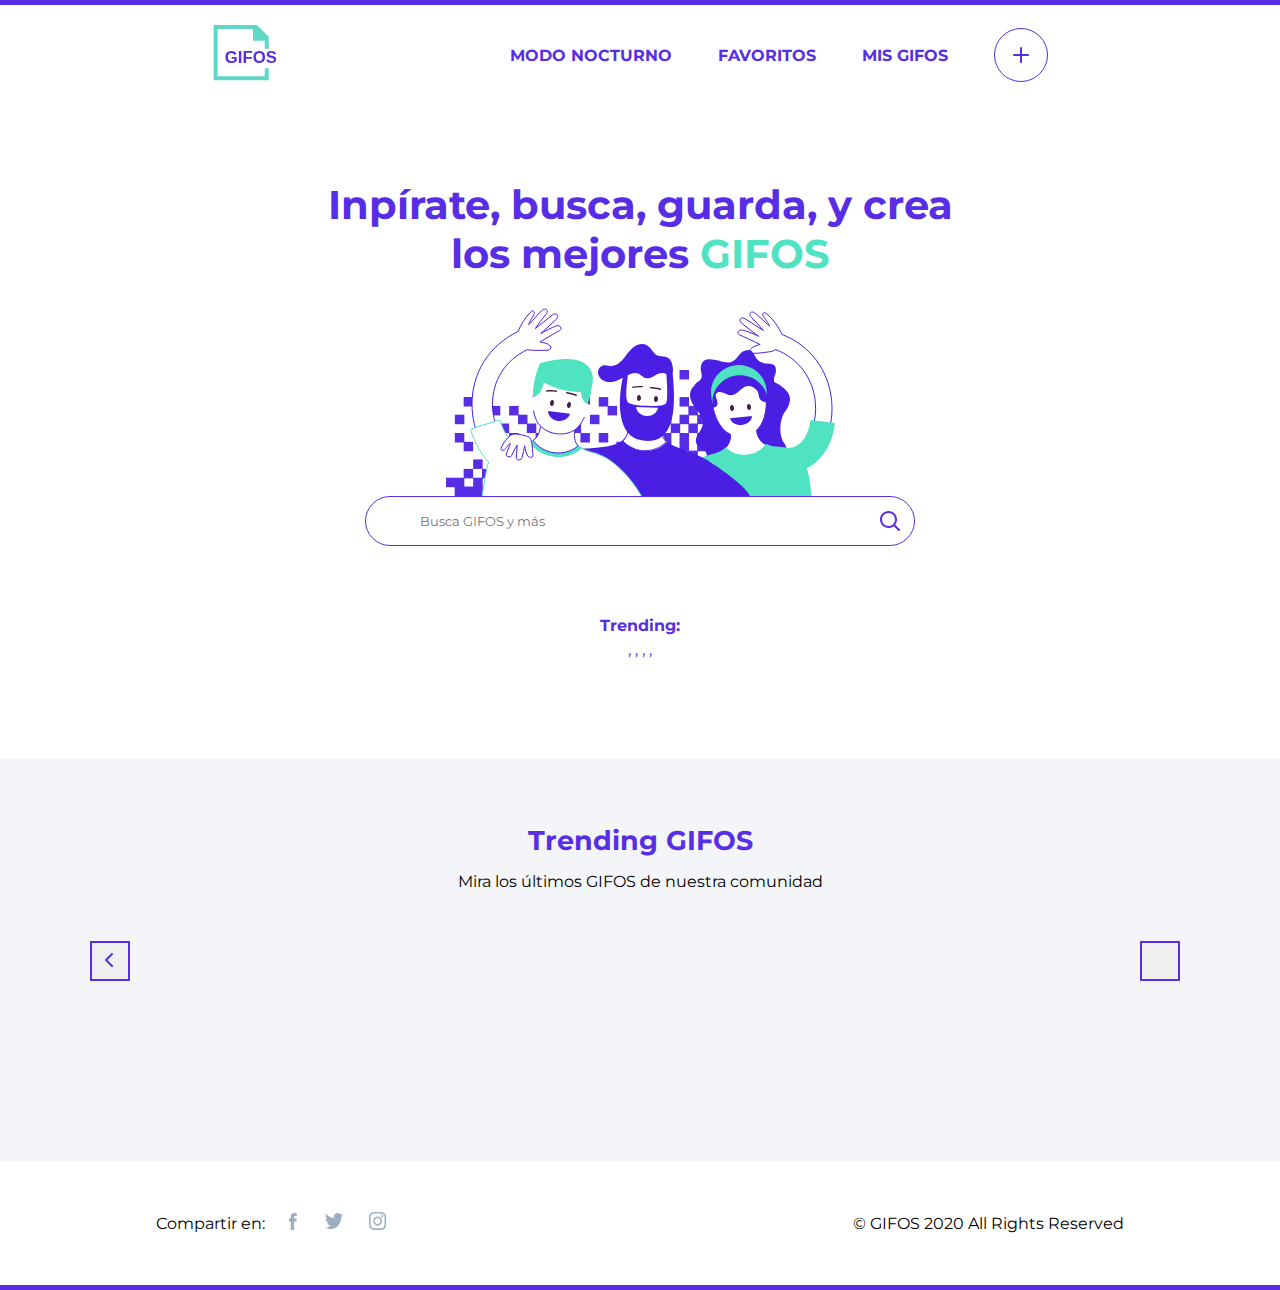
==== commit b8cfb56f: "termino buscado" ====
--- a/index.html
+++ b/index.html
@@ -16,8 +16,8 @@
         <div class="formularios" id="buscadorHeader">
             <input type="search" id="buscador_header" placeholder="Busca GIFOS y más" autocomplete="off">
             <label for="buscador_header">
-                <svg role="img" class="closeSearch">
-                    <use href="assets/icon-search.svg#search"  alt="icono_search" id="searchbtn">
+                <svg role="img" class="searchbtn">
+                    <use href="assets/icon-search.svg#search" alt="icono_search" id="searchbtn">
                 </svg>
             </label>
             <svg role="img" class="closeSearch">
@@ -56,11 +56,11 @@
             </h1>
             <div class="formulario">
                 <img src="assets/ilustra_header.svg" alt="personas-saludando" class="personas">
-                <div class="formularios">
+                <div class="formularios active">
                     <input type="search" id="buscador" placeholder="Busca GIFOS y más" autocomplete="off">
                     <label for="buscador">
-                        <svg role="img" class="closeSearch">
-                            <use href="assets/icon-search.svg#search"  alt="icono_search" id="searchbtn">
+                        <svg role="img" class="searchbtn">
+                            <use href="assets/icon-search.svg#search" alt="icono_search" id="searchbtn">
                         </svg>
                     </label>
                     <svg role="img" class="closeSearch">
@@ -68,10 +68,21 @@
                     </svg>
                 </div>
             </div>
+            <div class="infoSearch">
+                <div class="lineaDiv"></div>
+                <span id="termBuscado"></span>
+            </div>
             <div id="searchResults"></div>
+            <button id="seeMoreResults">Ver Más</button>
             <article class="trending">
                 <h3>Trending:</h3>
-                <p>Reaction, Entertainment, Sports, Stickers, Artists</p>
+                <p class="trendingTerms">
+                    <span></span>,
+                    <span></span>,
+                    <span></span>,
+                    <span></span>,
+                    <span></span>
+                </p>
             </article>
         </section>
 
--- a/styles/styles.css
+++ b/styles/styles.css
@@ -2,7 +2,7 @@
 /*colores*/
 /*Breakpoints*/
 /*extends*/
-main #searchResults.searchActive {
+main .section_buscador #searchResults.searchActive {
   margin: 50px 0;
   width: 80%;
   display: flex;
@@ -12,1085 +12,26 @@
 }
 
 @media (max-width: 768px) {
-  main #searchResults.searchActive {
+  main .section_buscador #searchResults.searchActive {
     width: 100%;
   }
 }
 
-main #searchResults.searchActive div .gifCard, main #searchResults.searchActive div .gifCardInfo, main .favoritos_con_resultados .flex_gifs > div .gifcard {
+main .section_buscador #searchResults.searchActive div .gifCard, main .section_buscador #searchResults.searchActive div .gifCardInfo, main .favoritos_con_resultados .flex_gifs > div .gifcard {
   min-width: 260px;
   max-width: 260px;
   height: 200px;
 }
 
 @media (max-width: 768px) {
-  main #searchResults.searchActive div .gifCard, main #searchResults.searchActive div .gifCardInfo, main .favoritos_con_resultados .flex_gifs > div .gifcard {
+  main .section_buscador #searchResults.searchActive div .gifCard, main .section_buscador #searchResults.searchActive div .gifCardInfo, main .favoritos_con_resultados .flex_gifs > div .gifcard {
     min-width: 156px;
     max-width: 156px;
     height: 120px;
   }
 }
 
-* {
-  margin: 0;
-  padding: 0;
-  border: 0;
-  box-sizing: border-box;
-  font-family: "Montserrat", sans-serif;
-  outline: none;
-}
-
-li {
-  list-style-type: none;
-}
-
-a {
-  text-decoration: none;
-}
-
-body {
-  border-top: 5px solid #572ee5;
-  border-bottom: 5px solid #572ee5;
-}
-
-header #selected {
-  color: #9cafc3;
-  border-bottom: 0;
-  cursor: text;
-}
-
-header #selected_a {
-  background-color: #9cafc3;
-  border: 1px solid #9cafc3;
-  cursor: text;
-}
-
-header #selected_a svg {
-  fill: #fff;
-}
-
-.removeElement {
-  display: none;
-}
-
-header {
-  height: 100px;
-  position: sticky;
-  top: 0;
-  display: flex;
-  justify-content: space-evenly;
-  align-items: center;
-  background-color: #fff;
-  z-index: 1000;
-}
-
-@media (min-width: 768px) and (max-width: 1024px) {
-  header {
-    padding: 0 50px;
-  }
-}
-
-@media (max-width: 768px) {
-  header {
-    padding: 0 22px;
-    justify-content: space-between;
-  }
-}
-
-header a.logo img {
-  width: 68px;
-}
-
-@media (max-width: 1024px) {
-  header a.logo img {
-    width: 48px;
-  }
-}
-
-header .formularios {
-  display: none;
-  position: relative;
-  width: 335px;
-  height: 50px;
-}
-
-header .formularios input {
-  display: inline-block;
-  width: 335px;
-  height: 50px;
-  padding-left: 55px;
-  border: 1px solid #572ee5;
-  border-radius: 27px;
-  -webkit-border-radius: 27px;
-  -moz-border-radius: 27px;
-  -ms-border-radius: 27px;
-  -o-border-radius: 27px;
-  background-color: transparent;
-}
-
-header .formularios input:focus {
-  outline: none;
-}
-
-header .formularios input.autocompleteActive {
-  border-radius: 25px 25px 0 0;
-  border-width: 1px 1px 0 1px;
-  -webkit-border-radius: 25px 25px 0 0;
-  -moz-border-radius: 25px 25px 0 0;
-  -ms-border-radius: 25px 25px 0 0;
-  -o-border-radius: 25px 25px 0 0;
-  outline: none;
-  position: relative;
-}
-
-header .formularios input.autocompleteActive ~ label {
-  left: 0px;
-  right: auto;
-}
-
-header .formularios input.autocompleteActive ~ label svg {
-  fill: #9cafc3;
-}
-
-header .formularios input.autocompleteActive ~ svg {
-  opacity: 1;
-}
-
-header .formularios input[type="search" i]::-webkit-search-cancel-button {
-  display: none;
-}
-
-header .formularios label {
-  position: absolute;
-  top: 0px;
-  right: 0px;
-  cursor: pointer;
-  display: flex;
-  justify-content: center;
-  align-items: center;
-  height: 100%;
-  width: 50px;
-}
-
-header .formularios label:active {
-  left: 0px;
-  right: auto;
-}
-
-header .formularios label svg {
-  fill: #572ee5;
-  width: 20px;
-  height: 20px;
-}
-
-header .formularios > svg {
-  height: 15px;
-  width: 30px;
-  position: absolute;
-  top: 35%;
-  right: 0px;
-  display: flex;
-  justify-content: center;
-  align-items: center;
-  cursor: pointer;
-  opacity: 0;
-  fill: #572ee5;
-}
-
-header .iconosMenu {
-  display: none;
-}
-
-@media (max-width: 768px) {
-  header .iconosMenu {
-    display: block;
-  }
-  header .iconosMenu svg {
-    fill: #572ee5;
-    display: none;
-    width: 15px;
-    height: 15px;
-  }
-  header .iconosMenu svg#bars {
-    display: block;
-  }
-  header .iconosMenu.menuActivo svg {
-    display: block;
-  }
-  header .iconosMenu.menuActivo svg#bars {
-    display: none;
-  }
-}
-
-header nav ul {
-  display: flex;
-  align-items: center;
-}
-
-header nav ul li {
-  margin: 0 23px;
-  text-align: center;
-}
-
-header nav ul li a {
-  font-weight: bold;
-  color: #572ee5;
-}
-
-header nav ul li a:hover {
-  border-bottom: 2px solid #50e3c2;
-}
-
-@media (max-width: 1024px) {
-  header nav ul li a:hover {
-    border-bottom: 0px solid #50e3c2;
-  }
-}
-
-header nav ul li a:active {
-  color: #9cafc3;
-  border-bottom: 0px;
-}
-
-header nav ul li .nuevo_gifo {
-  display: inline-block;
-  width: 54px;
-  height: 54px;
-  border: 1px solid #572ee5;
-  border-radius: 50%;
-  -webkit-border-radius: 50%;
-  -moz-border-radius: 50%;
-  -ms-border-radius: 50%;
-  -o-border-radius: 50%;
-  line-height: 57px;
-}
-
-header nav ul li .nuevo_gifo:hover {
-  border-bottom: 1px solid #572ee5;
-  background-color: #572ee5;
-}
-
-header nav ul li .nuevo_gifo:hover svg {
-  fill: #fff;
-}
-
-header nav ul li .nuevo_gifo:active {
-  border: 1px solid #9cafc3;
-  background-color: #9cafc3;
-}
-
-header nav ul li .nuevo_gifo svg {
-  fill: #572ee5;
-  width: 16px;
-  height: 16px;
-}
-
-@media (max-width: 1024px) {
-  header nav ul li .nuevo_gifo {
-    width: 32px;
-    height: 32px;
-    line-height: 36px;
-  }
-  header nav ul li .nuevo_gifo svg {
-    transform: scale(0.8);
-  }
-}
-
-header nav ul li:nth-child(4) a {
-  display: block;
-  min-width: 86px;
-}
-
-header nav ul li:first-child, header nav ul li:nth-child(2) {
-  min-width: 130px;
-  cursor: pointer;
-}
-
-header nav ul li:first-child {
-  display: block;
-}
-
-header nav ul li:nth-child(2) {
-  display: none;
-}
-
-@media (max-width: 1024px) {
-  header nav ul li {
-    font-size: 0.7em;
-    margin: 0 13px;
-  }
-}
-
-header nav ul .modos {
-  font-weight: bold;
-  color: #572ee5;
-}
-
-header nav ul .modos:hover {
-  border-bottom: 2px solid #50e3c2;
-}
-
-@media (max-width: 1024px) {
-  header nav ul .modos:hover {
-    border-bottom: 0px solid #50e3c2;
-  }
-}
-
-header nav ul .modos:active {
-  color: #9cafc3;
-  border-bottom: 0px;
-}
-
-@media (max-width: 1024px) {
-  header nav ul .modos {
-    font-size: 0.7em;
-    margin: 0 13px;
-  }
-}
-
-@media (max-width: 768px) {
-  header nav {
-    display: block;
-    width: 100%;
-    height: 75vh;
-    position: absolute;
-    top: 100px;
-    left: 0;
-  }
-  header nav.defaultMenu {
-    display: none;
-  }
-  header nav ul {
-    height: 100%;
-    flex-direction: column;
-    background-color: rgba(87, 46, 229, 0.9);
-  }
-  header nav ul li {
-    width: 100%;
-    height: 60px;
-    display: flex;
-    flex-direction: column;
-    align-items: center;
-    justify-content: center;
-  }
-  header nav ul li a {
-    color: #fff;
-  }
-  header nav ul li a.nuevo_gifo {
-    border-color: #fff;
-  }
-  header nav ul li:last-child {
-    border-color: #fff;
-  }
-  header nav ul li:last-child::after {
-    display: none;
-  }
-  header nav ul li::after {
-    content: "";
-    width: 40px;
-    height: 2px;
-    margin-top: 10px;
-    background-color: #fff;
-    display: block;
-  }
-  header nav ul li:first-child {
-    width: 100%;
-    margin-top: 50px;
-    display: flex;
-    flex-direction: column;
-    align-items: center;
-    justify-content: center;
-  }
-  header nav ul .modos {
-    color: #fff;
-  }
-}
-
-.onScroll {
-  box-shadow: 0 2px 10px 1px rgba(156, 175, 195, 0.55);
-}
-
-.onScroll div.formularios {
-  display: block;
-}
-
-@media (max-width: 768px) {
-  .onScroll div.formularios {
-    display: none;
-  }
-}
-
-.trending_gifos {
-  padding: 65px 90px 180px;
-  display: flex;
-  flex-direction: column;
-  align-items: center;
-  background-color: #f3f5f8;
-  text-align: center;
-}
-
-@media (max-width: 768px) {
-  .trending_gifos {
-    padding: 65px 0 80px;
-  }
-}
-
-.trending_gifos h2 {
-  margin-bottom: 15px;
-  font-size: 1.7em;
-  font-weight: bold;
-  color: #572ee5;
-}
-
-.trending_gifos p {
-  margin-bottom: 50px;
-}
-
-@media (max-width: 768px) {
-  .trending_gifos p {
-    padding: 0 60px;
-  }
-}
-
-.trending_gifos #gifsCtn {
-  display: flex;
-  align-items: center;
-  width: 100%;
-  overflow: hidden;
-  position: relative;
-}
-
-@media (max-width: 768px) {
-  .trending_gifos #gifsCtn {
-    width: 100%;
-    justify-content: center;
-  }
-}
-
-.trending_gifos #gifsCtn button {
-  width: 40px;
-  height: 40px;
-  display: flex;
-  justify-content: center;
-  align-items: center;
-  border: 2px solid #572ee5;
-}
-
-.trending_gifos #gifsCtn button svg {
-  height: 100%;
-  width: 100%;
-  fill: #572ee5;
-  margin-top: 20px;
-  margin-left: 13px;
-}
-
-.trending_gifos #gifsCtn button:hover {
-  background-color: #572ee5;
-}
-
-.trending_gifos #gifsCtn button:hover svg {
-  fill: #fff;
-}
-
-@media (max-width: 768px) {
-  .trending_gifos #gifsCtn button {
-    position: absolute;
-    width: 50%;
-    height: 100%;
-    opacity: 0;
-    z-index: 200;
-  }
-  .trending_gifos #gifsCtn button#btnRight {
-    right: 0;
-  }
-  .trending_gifos #gifsCtn button#btnLeft {
-    left: 0;
-  }
-  .trending_gifos #gifsCtn button img {
-    display: none;
-  }
-}
-
-.trending_gifos #gifsCtn .inactive {
-  background-color: #9cafc3;
-  border-color: #9cafc3;
-  cursor: default;
-}
-
-.trending_gifos #gifsCtn .inactive:hover {
-  background-color: #9cafc3;
-}
-
-.trending_gifos #gifsCtn .inactive svg {
-  fill: #fff;
-}
-
-.trending_gifos #gifsCtn #gifsTrending {
-  display: flex;
-  width: 90%;
-  overflow: hidden;
-  margin: 0 10px;
-}
-
-@media (max-width: 768px) {
-  .trending_gifos #gifsCtn #gifsTrending {
-    width: 100%;
-    justify-content: space-between;
-  }
-}
-
-.trending_gifos #gifsCtn #gifsTrending > div {
-  position: relative;
-  min-width: 370px;
-  max-width: 370px;
-  height: 275px;
-  margin: 0px 15px;
-}
-
-@media (max-width: 768px) {
-  .trending_gifos #gifsCtn #gifsTrending > div {
-    min-width: 243px;
-    max-width: 243px;
-    height: 187px;
-    margin: 0 10px;
-  }
-}
-
-.trending_gifos #gifsCtn #gifsTrending > div > img {
-  min-width: 370px;
-  max-width: 370px;
-  height: 275px;
-  margin: 0px 15px;
-}
-
-@media (max-width: 768px) {
-  .trending_gifos #gifsCtn #gifsTrending > div > img {
-    min-width: 243px;
-    max-width: 243px;
-    height: 187px;
-    margin: 0 10px;
-  }
-}
-
-.trending_gifos #gifsCtn #gifsTrending > div .gifCardInfo {
-  padding: 15px 15px 50px 15px;
-  position: absolute;
-  top: 0;
-  width: 370px;
-  height: 275px;
-  margin: 0px 15px;
-  display: flex;
-  flex-direction: column;
-  justify-content: space-between;
-  background-color: rgba(87, 46, 229, 0.6);
-  opacity: 0;
-}
-
-@media (max-width: 768px) {
-  .trending_gifos #gifsCtn #gifsTrending > div .gifCardInfo {
-    width: 243px;
-    height: 187px;
-    margin: 0 10px;
-  }
-}
-
-.trending_gifos #gifsCtn #gifsTrending > div .gifCardInfo:hover {
-  opacity: 1;
-}
-
-.trending_gifos #gifsCtn #gifsTrending > div .gifCardInfo div {
-  width: 100%;
-  color: #fff;
-  text-align: left;
-}
-
-.trending_gifos #gifsCtn #gifsTrending > div .gifCardInfo div:first-child {
-  display: flex;
-  flex-direction: row;
-  justify-content: flex-end;
-}
-
-.trending_gifos #gifsCtn #gifsTrending > div .gifCardInfo div:first-child a {
-  width: 32px;
-  height: 32px;
-  margin: 0px 5px;
-  border-radius: 6px;
-  -webkit-border-radius: 6px;
-  -moz-border-radius: 6px;
-  -ms-border-radius: 6px;
-  -o-border-radius: 6px;
-  display: flex;
-  justify-content: center;
-  align-items: center;
-  background-color: rgba(255, 255, 255, 0.7);
-}
-
-.trending_gifos #gifsCtn #gifsTrending > div .gifCardInfo div:first-child a:hover {
-  background-color: white;
-}
-
-.trending_gifos #gifsCtn #gifsTrending > div .gifCardInfo div:first-child a img {
-  width: 18px;
-  height: 18px;
-}
-
-.trending_gifos #gifsCtn #gifsTrending > div .gifCardInfo div:first-child a.favorito_btn img:first-child {
-  display: block;
-}
-
-.trending_gifos #gifsCtn #gifsTrending > div .gifCardInfo div:first-child a.favorito_btn img:last-child {
-  display: none;
-}
-
-.trending_gifos #gifsCtn #gifsTrending > div .gifCardInfo div:first-child a.favorito_btn.cardBtnActive img:first-child {
-  display: none;
-}
-
-.trending_gifos #gifsCtn #gifsTrending > div .gifCardInfo div:first-child a.favorito_btn.cardBtnActive img:last-child {
-  display: block;
-}
-
-.trending_gifos #gifsCtn #gifsTrending > div .gifCardInfo div:last-child span {
-  display: block;
-  font-size: 16px;
-}
-
-.trending_gifos #gifsCtn #gifsTrending > div .gifCardInfo div:last-child span:last-child {
-  margin-top: 10px;
-  font-weight: bold;
-}
-
-main .section_buscador {
-  margin: 75px 0 100px 0;
-  display: flex;
-  flex-flow: column nowrap;
-  align-items: center;
-  text-align: center;
-}
-
-@media (max-width: 768px) {
-  main .section_buscador {
-    margin-top: 5px;
-    margin-bottom: 50px;
-  }
-}
-
-main .section_buscador h1 {
-  width: 16em;
-  margin-bottom: 30px;
-  font-size: 2.5em;
-  font-weight: bold;
-  color: #572ee5;
-}
-
-@media (max-width: 768px) {
-  main .section_buscador h1 {
-    width: 100%;
-    padding: 0px 45px;
-    font-size: 1.9em;
-  }
-}
-
-main .section_buscador h1 span {
-  color: #50e3c2;
-}
-
-main .section_buscador div.formulario img.personas {
-  margin-bottom: -4px;
-}
-
-@media (max-width: 768px) {
-  main .section_buscador div.formulario img.personas {
-    width: 285px;
-  }
-}
-
-main .section_buscador div.formulario div {
-  position: relative;
-  width: 550px;
-  height: 50px;
-}
-
-@media (max-width: 768px) {
-  main .section_buscador div.formulario div {
-    width: 335px;
-  }
-}
-
-main .section_buscador div.formulario div input {
-  display: inline-block;
-  width: 550px;
-  height: 50px;
-  padding-left: 54px;
-  border: 1px solid #572ee5;
-  border-radius: 27px;
-  -webkit-border-radius: 27px;
-  -moz-border-radius: 27px;
-  -ms-border-radius: 27px;
-  -o-border-radius: 27px;
-  background-color: transparent;
-}
-
-@media (max-width: 768px) {
-  main .section_buscador div.formulario div input {
-    width: 335px;
-  }
-}
-
-main .section_buscador div.formulario div input.autocompleteActive {
-  border-radius: 25px 25px 0 0;
-  border-width: 1px 1px 0 1px;
-  -webkit-border-radius: 25px 25px 0 0;
-  -moz-border-radius: 25px 25px 0 0;
-  -ms-border-radius: 25px 25px 0 0;
-  -o-border-radius: 25px 25px 0 0;
-  outline: none;
-  position: relative;
-}
-
-main .section_buscador div.formulario div input.autocompleteActive ~ label {
-  left: 0px;
-  right: auto;
-}
-
-main .section_buscador div.formulario div input.autocompleteActive ~ label svg {
-  fill: #9cafc3;
-}
-
-main .section_buscador div.formulario div input.autocompleteActive ~ svg {
-  opacity: 1;
-}
-
-main .section_buscador div.formulario div input[type="search" i]::-webkit-search-cancel-button {
-  display: none;
-}
-
-main .section_buscador div.formulario div label {
-  position: absolute;
-  top: 0px;
-  right: 0px;
-  cursor: pointer;
-  display: flex;
-  justify-content: center;
-  align-items: center;
-  height: 100%;
-  width: 50px;
-}
-
-main .section_buscador div.formulario div label:active {
-  left: 0px;
-  right: auto;
-}
-
-main .section_buscador div.formulario div label svg {
-  fill: #572ee5;
-  width: 20px;
-  height: 20px;
-}
-
-main .section_buscador div.formulario div > svg {
-  height: 15px;
-  width: 30px;
-  position: absolute;
-  top: 35%;
-  right: 0px;
-  display: flex;
-  justify-content: center;
-  align-items: center;
-  cursor: pointer;
-  opacity: 0;
-  fill: #572ee5;
-}
-
-main .section_buscador .ulActive {
-  width: 550px;
-  border-width: 0 1px 1px 1px;
-  border-style: solid;
-  border-color: #572ee5;
-  border-radius: 0 0 25px 25px;
-  -webkit-border-radius: 0 0 25px 25px;
-  -moz-border-radius: 0 0 25px 25px;
-  -ms-border-radius: 0 0 25px 25px;
-  -o-border-radius: 0 0 25px 25px;
-  overflow: hidden;
-  color: #9cafc3;
-}
-
-@media (max-width: 768px) {
-  main .section_buscador .ulActive {
-    width: 335px;
-  }
-}
-
-main .section_buscador .ulActive li {
-  width: 100%;
-  height: 40px;
-  text-align: left;
-  display: flex;
-  align-items: center;
-}
-
-main .section_buscador .ulActive li:hover {
-  background-color: #eee;
-}
-
-main .section_buscador .ulActive li::before {
-  content: url(../../assets/search-gray.svg);
-  width: 16px;
-  margin: 0 25px;
-}
-
-main .section_buscador article.trending {
-  margin-top: 70px;
-  color: #572ee5;
-}
-
-@media (max-width: 768px) {
-  main .section_buscador article.trending {
-    padding: 0 65px;
-    margin-top: 30px;
-  }
-}
-
-main .section_buscador article.trending h3 {
-  font-size: 1em;
-  margin-bottom: 5px;
-}
-
-main #searchResults.searchActive div {
-  position: relative;
-}
-
-main #searchResults.searchActive div .gifCard {
-  margin: 10px;
-}
-
-main #searchResults.searchActive div .gifCardInfo {
-  padding: 15px 15px 20px 15px;
-  margin: 10px;
-  position: absolute;
-  top: 0;
-  display: flex;
-  flex-direction: column;
-  justify-content: space-between;
-  background-color: rgba(87, 46, 229, 0.6);
-  opacity: 0;
-}
-
-@media (max-width: 768px) {
-  main #searchResults.searchActive div .gifCardInfo {
-    margin: 0 10px;
-  }
-}
-
-main #searchResults.searchActive div .gifCardInfo:hover {
-  opacity: 1;
-}
-
-main #searchResults.searchActive div .gifCardInfo div {
-  width: 100%;
-  color: #fff;
-  text-align: left;
-}
-
-main #searchResults.searchActive div .gifCardInfo div:first-child {
-  display: flex;
-  flex-direction: row;
-  justify-content: flex-end;
-}
-
-main #searchResults.searchActive div .gifCardInfo div:first-child a {
-  width: 32px;
-  height: 32px;
-  margin: 0px 5px;
-  border-radius: 6px;
-  -webkit-border-radius: 6px;
-  -moz-border-radius: 6px;
-  -ms-border-radius: 6px;
-  -o-border-radius: 6px;
-  display: flex;
-  justify-content: center;
-  align-items: center;
-  background-color: rgba(255, 255, 255, 0.7);
-}
-
-main #searchResults.searchActive div .gifCardInfo div:first-child a:hover {
-  background-color: white;
-}
-
-main #searchResults.searchActive div .gifCardInfo div:first-child a img {
-  width: 18px;
-  height: 18px;
-}
-
-main #searchResults.searchActive div .gifCardInfo div:first-child a.favorito_btn img:first-child {
-  display: block;
-}
-
-main #searchResults.searchActive div .gifCardInfo div:first-child a.favorito_btn img:last-child {
-  display: none;
-}
-
-main #searchResults.searchActive div .gifCardInfo div:first-child a.favorito_btn.cardBtnActive img:first-child {
-  display: none;
-}
-
-main #searchResults.searchActive div .gifCardInfo div:first-child a.favorito_btn.cardBtnActive img:last-child {
-  display: block;
-}
-
-main #searchResults.searchActive div .gifCardInfo div:last-child span {
-  display: block;
-  font-size: 16px;
-}
-
-main #searchResults.searchActive div .gifCardInfo div:last-child span:last-child {
-  margin-top: 10px;
-  font-weight: bold;
-}
-
-main .titulo_favoritos {
-  width: 100%;
-  margin-top: 10px;
-  display: flex;
-  flex-direction: column;
-  align-items: center;
-}
-
-main .titulo_favoritos img {
-  width: 30px;
-}
-
-main .titulo_favoritos h1 {
-  color: #572ee5;
-}
-
-main .favoritos_con_resultados {
-  width: 100%;
-  display: none;
-  flex-direction: column;
-  justify-content: center;
-  align-items: center;
-}
-
-main .favoritos_con_resultados .flex_gifs {
-  margin: 50px 0;
-  width: 80%;
-  display: flex;
-  flex-wrap: wrap;
-  align-items: center;
-  justify-content: center;
-}
-
-@media (max-width: 768px) {
-  main .favoritos_con_resultados .flex_gifs {
-    width: 100%;
-  }
-}
-
-main .favoritos_con_resultados .flex_gifs > div {
-  position: relative;
-  min-width: 260px;
-  max-width: 260px;
-  height: 200px;
-  margin: 15px;
-}
-
-@media (max-width: 768px) {
-  main .favoritos_con_resultados .flex_gifs > div {
-    min-width: 156px;
-    max-width: 156px;
-    height: 120px;
-    margin: 10px;
-  }
-}
-
-main .favoritos_con_resultados .flex_gifs > div .gifCardInfo {
-  padding: 15px 15px 20px 15px;
-  position: absolute;
-  top: 0;
-  width: 260px;
-  height: 200px;
-  display: flex;
-  flex-direction: column;
-  justify-content: space-between;
-  background-color: rgba(87, 46, 229, 0.6);
-  opacity: 0;
-}
-
-@media (max-width: 768px) {
-  main .favoritos_con_resultados .flex_gifs > div .gifCardInfo {
-    width: 156px;
-    height: 120px;
-  }
-}
-
-main .favoritos_con_resultados .flex_gifs > div .gifCardInfo:hover {
-  opacity: 1;
-}
-
-main .favoritos_con_resultados .flex_gifs > div .gifCardInfo div {
-  width: 100%;
-  color: #fff;
-  text-align: left;
-}
-
-main .favoritos_con_resultados .flex_gifs > div .gifCardInfo div:first-child {
-  display: flex;
-  flex-direction: row;
-  justify-content: flex-end;
-}
-
-main .favoritos_con_resultados .flex_gifs > div .gifCardInfo div:first-child a {
-  width: 32px;
-  height: 32px;
-  margin: 0px 5px;
-  border-radius: 6px;
-  -webkit-border-radius: 6px;
-  -moz-border-radius: 6px;
-  -ms-border-radius: 6px;
-  -o-border-radius: 6px;
-  display: flex;
-  justify-content: center;
-  align-items: center;
-  background-color: rgba(255, 255, 255, 0.7);
-}
-
-main .favoritos_con_resultados .flex_gifs > div .gifCardInfo div:first-child a:hover {
-  background-color: white;
-}
-
-main .favoritos_con_resultados .flex_gifs > div .gifCardInfo div:first-child a img {
-  width: 18px;
-  height: 18px;
-}
-
-main .favoritos_con_resultados .flex_gifs > div .gifCardInfo div:first-child a.favorito_btn img:first-child {
-  display: block;
-}
-
-main .favoritos_con_resultados .flex_gifs > div .gifCardInfo div:first-child a.favorito_btn img:last-child {
-  display: none;
-}
-
-main .favoritos_con_resultados .flex_gifs > div .gifCardInfo div:first-child a.favorito_btn.cardBtnActive img:first-child {
-  display: none;
-}
-
-main .favoritos_con_resultados .flex_gifs > div .gifCardInfo div:first-child a.favorito_btn.cardBtnActive img:last-child {
-  display: block;
-}
-
-main .favoritos_con_resultados .flex_gifs > div .gifCardInfo div:last-child span {
-  display: block;
-}
-
-main .favoritos_con_resultados .flex_gifs > div .gifCardInfo div:last-child span:last-child {
-  margin-top: 10px;
-  font-weight: bold;
-}
-
-main .favoritos_con_resultados button {
+main .section_buscador button, main .favoritos_con_resultados button {
   display: none;
   width: 125px;
   height: 50px;
@@ -1108,9 +49,1193 @@
   color: #572ee5;
 }
 
-main .favoritos_con_resultados button:hover {
+main .section_buscador button:hover, main .favoritos_con_resultados button:hover {
   background-color: #572ee5;
   color: #fff;
+}
+
+main .section_buscador button.seeMoreActive, main .favoritos_con_resultados button.seeMoreActive {
+  display: block;
+}
+
+* {
+  margin: 0;
+  padding: 0;
+  border: 0;
+  box-sizing: border-box;
+  font-family: "Montserrat", sans-serif;
+  outline: none;
+}
+
+li {
+  list-style-type: none;
+}
+
+a {
+  text-decoration: none;
+}
+
+body {
+  border-top: 5px solid #572ee5;
+  border-bottom: 5px solid #572ee5;
+}
+
+header #selected {
+  color: #9cafc3;
+  border-bottom: 0;
+  cursor: text;
+}
+
+header #selected_a {
+  background-color: #9cafc3;
+  border: 1px solid #9cafc3;
+  cursor: text;
+}
+
+header #selected_a svg {
+  fill: #fff;
+}
+
+.removeElement {
+  display: none;
+}
+
+header {
+  height: 100px;
+  position: sticky;
+  top: 0;
+  display: flex;
+  justify-content: space-evenly;
+  align-items: center;
+  background-color: #fff;
+  z-index: 1000;
+}
+
+@media (min-width: 768px) and (max-width: 1024px) {
+  header {
+    padding: 0 50px;
+  }
+}
+
+@media (max-width: 768px) {
+  header {
+    padding: 0 22px;
+    justify-content: space-between;
+  }
+}
+
+header a.logo img {
+  width: 68px;
+}
+
+@media (max-width: 1024px) {
+  header a.logo img {
+    width: 48px;
+  }
+}
+
+header .formularios {
+  display: none;
+  position: relative;
+  width: 335px;
+  height: 50px;
+}
+
+header .formularios input {
+  display: inline-block;
+  width: 335px;
+  height: 50px;
+  padding-left: 55px;
+  border: 1px solid #572ee5;
+  border-radius: 27px;
+  -webkit-border-radius: 27px;
+  -moz-border-radius: 27px;
+  -ms-border-radius: 27px;
+  -o-border-radius: 27px;
+  background-color: transparent;
+}
+
+header .formularios input:focus {
+  outline: none;
+}
+
+header .formularios input.autocompleteActive {
+  border-radius: 25px 25px 0 0;
+  border-width: 1px 1px 0 1px;
+  -webkit-border-radius: 25px 25px 0 0;
+  -moz-border-radius: 25px 25px 0 0;
+  -ms-border-radius: 25px 25px 0 0;
+  -o-border-radius: 25px 25px 0 0;
+  outline: none;
+  position: relative;
+}
+
+header .formularios input.autocompleteActive ~ label {
+  left: 0px;
+  right: auto;
+}
+
+header .formularios input.autocompleteActive ~ label svg {
+  fill: #9cafc3;
+}
+
+header .formularios input.autocompleteActive ~ svg {
+  opacity: 1;
+}
+
+header .formularios input[type="search" i]::-webkit-search-cancel-button {
+  display: none;
+}
+
+header .formularios label {
+  position: absolute;
+  top: 0px;
+  right: 0px;
+  cursor: pointer;
+  display: flex;
+  justify-content: center;
+  align-items: center;
+  height: 100%;
+  width: 50px;
+}
+
+header .formularios label:active {
+  left: 0px;
+  right: auto;
+}
+
+header .formularios label svg {
+  fill: #572ee5;
+  width: 20px;
+  height: 20px;
+}
+
+header .formularios > svg {
+  height: 15px;
+  width: 30px;
+  position: absolute;
+  top: 35%;
+  right: 0px;
+  display: flex;
+  justify-content: center;
+  align-items: center;
+  cursor: pointer;
+  opacity: 0;
+  fill: #572ee5;
+}
+
+header .iconosMenu {
+  display: none;
+}
+
+@media (max-width: 768px) {
+  header .iconosMenu {
+    display: block;
+  }
+  header .iconosMenu svg {
+    fill: #572ee5;
+    display: none;
+    width: 15px;
+    height: 15px;
+  }
+  header .iconosMenu svg#bars {
+    display: block;
+  }
+  header .iconosMenu.menuActivo svg {
+    display: block;
+  }
+  header .iconosMenu.menuActivo svg#bars {
+    display: none;
+  }
+}
+
+header nav ul {
+  display: flex;
+  align-items: center;
+}
+
+header nav ul li {
+  margin: 0 23px;
+  text-align: center;
+}
+
+header nav ul li a {
+  font-weight: bold;
+  color: #572ee5;
+}
+
+header nav ul li a:hover {
+  border-bottom: 2px solid #50e3c2;
+}
+
+@media (max-width: 1024px) {
+  header nav ul li a:hover {
+    border-bottom: 0px solid #50e3c2;
+  }
+}
+
+header nav ul li a:active {
+  color: #9cafc3;
+  border-bottom: 0px;
+}
+
+header nav ul li .nuevo_gifo {
+  display: inline-block;
+  width: 54px;
+  height: 54px;
+  border: 1px solid #572ee5;
+  border-radius: 50%;
+  -webkit-border-radius: 50%;
+  -moz-border-radius: 50%;
+  -ms-border-radius: 50%;
+  -o-border-radius: 50%;
+  line-height: 57px;
+}
+
+header nav ul li .nuevo_gifo:hover {
+  border-bottom: 1px solid #572ee5;
+  background-color: #572ee5;
+}
+
+header nav ul li .nuevo_gifo:hover svg {
+  fill: #fff;
+}
+
+header nav ul li .nuevo_gifo:active {
+  border: 1px solid #9cafc3;
+  background-color: #9cafc3;
+}
+
+header nav ul li .nuevo_gifo svg {
+  fill: #572ee5;
+  width: 16px;
+  height: 16px;
+}
+
+@media (max-width: 1024px) {
+  header nav ul li .nuevo_gifo {
+    width: 32px;
+    height: 32px;
+    line-height: 36px;
+  }
+  header nav ul li .nuevo_gifo svg {
+    transform: scale(0.8);
+  }
+}
+
+@media (max-width: 768px) {
+  header nav ul li .nuevo_gifo svg {
+    fill: #fff;
+  }
+}
+
+header nav ul li:nth-child(4) a {
+  display: block;
+  min-width: 86px;
+}
+
+header nav ul li:first-child, header nav ul li:nth-child(2) {
+  min-width: 130px;
+  cursor: pointer;
+}
+
+header nav ul li:first-child {
+  display: block;
+}
+
+header nav ul li:nth-child(2) {
+  display: none;
+}
+
+@media (max-width: 1024px) {
+  header nav ul li {
+    font-size: 0.7em;
+    margin: 0 13px;
+  }
+}
+
+header nav ul .modos {
+  font-weight: bold;
+  color: #572ee5;
+}
+
+header nav ul .modos:hover {
+  border-bottom: 2px solid #50e3c2;
+}
+
+@media (max-width: 1024px) {
+  header nav ul .modos:hover {
+    border-bottom: 0px solid #50e3c2;
+  }
+}
+
+header nav ul .modos:active {
+  color: #9cafc3;
+  border-bottom: 0px;
+}
+
+@media (max-width: 1024px) {
+  header nav ul .modos {
+    font-size: 0.7em;
+    margin: 0 13px;
+  }
+}
+
+@media (max-width: 768px) {
+  header nav {
+    display: block;
+    width: 100%;
+    height: 90vh;
+    position: absolute;
+    top: 100px;
+    left: 0;
+  }
+  header nav.defaultMenu {
+    display: none;
+  }
+  header nav ul {
+    height: 100%;
+    flex-direction: column;
+    background-color: rgba(87, 46, 229, 0.9);
+  }
+  header nav ul li {
+    width: 100%;
+    height: 60px;
+    display: flex;
+    flex-direction: column;
+    align-items: center;
+    justify-content: center;
+  }
+  header nav ul li a {
+    color: #fff;
+  }
+  header nav ul li a.nuevo_gifo {
+    border-color: #fff;
+  }
+  header nav ul li:last-child {
+    border-color: #fff;
+  }
+  header nav ul li:last-child::after {
+    display: none;
+  }
+  header nav ul li::after {
+    content: "";
+    width: 40px;
+    height: 2px;
+    margin-top: 10px;
+    background-color: #fff;
+    display: block;
+  }
+  header nav ul li:first-child {
+    width: 100%;
+    margin-top: 50px;
+    display: flex;
+    flex-direction: column;
+    align-items: center;
+    justify-content: center;
+  }
+  header nav ul .modos {
+    color: #fff;
+  }
+}
+
+.onScroll {
+  box-shadow: 0 2px 10px 1px rgba(156, 175, 195, 0.55);
+}
+
+.onScroll div.formularios {
+  display: block;
+}
+
+@media (max-width: 768px) {
+  .onScroll div.formularios {
+    display: none;
+  }
+}
+
+.trending_gifos {
+  padding: 65px 90px 180px;
+  display: flex;
+  flex-direction: column;
+  align-items: center;
+  background-color: #f3f5f8;
+  text-align: center;
+}
+
+@media (max-width: 768px) {
+  .trending_gifos {
+    padding: 65px 0 80px;
+  }
+}
+
+.trending_gifos h2 {
+  margin-bottom: 15px;
+  font-size: 1.7em;
+  font-weight: bold;
+  color: #572ee5;
+}
+
+.trending_gifos p {
+  margin-bottom: 50px;
+}
+
+@media (max-width: 768px) {
+  .trending_gifos p {
+    padding: 0 60px;
+  }
+}
+
+.trending_gifos #gifsCtn {
+  display: flex;
+  align-items: center;
+  width: 100%;
+  overflow: hidden;
+  position: relative;
+}
+
+@media (max-width: 768px) {
+  .trending_gifos #gifsCtn {
+    width: 100%;
+    justify-content: center;
+  }
+}
+
+.trending_gifos #gifsCtn button {
+  width: 40px;
+  height: 40px;
+  display: flex;
+  justify-content: center;
+  align-items: center;
+  border: 2px solid #572ee5;
+}
+
+.trending_gifos #gifsCtn button svg {
+  height: 100%;
+  width: 100%;
+  fill: #572ee5;
+  margin-top: 20px;
+  margin-left: 13px;
+}
+
+.trending_gifos #gifsCtn button:hover {
+  background-color: #572ee5;
+}
+
+.trending_gifos #gifsCtn button:hover svg {
+  fill: #fff;
+}
+
+@media (max-width: 768px) {
+  .trending_gifos #gifsCtn button {
+    display: none;
+  }
+}
+
+.trending_gifos #gifsCtn .inactive {
+  background-color: #9cafc3;
+  border-color: #9cafc3;
+  cursor: default;
+}
+
+.trending_gifos #gifsCtn .inactive:hover {
+  background-color: #9cafc3;
+}
+
+.trending_gifos #gifsCtn .inactive svg {
+  fill: #fff;
+}
+
+.trending_gifos #gifsCtn #gifsTrending {
+  display: flex;
+  width: 90%;
+  overflow: hidden;
+  margin: 0 10px;
+}
+
+@media (max-width: 768px) {
+  .trending_gifos #gifsCtn #gifsTrending {
+    width: 100%;
+    justify-content: space-between;
+    overflow: auto;
+  }
+}
+
+.trending_gifos #gifsCtn #gifsTrending > div {
+  position: relative;
+  min-width: 370px;
+  max-width: 370px;
+  height: 275px;
+  margin: 0px 15px;
+}
+
+@media (max-width: 768px) {
+  .trending_gifos #gifsCtn #gifsTrending > div {
+    min-width: 243px;
+    max-width: 243px;
+    height: 187px;
+    margin: 0 10px;
+  }
+}
+
+.trending_gifos #gifsCtn #gifsTrending > div > img {
+  min-width: 370px;
+  max-width: 370px;
+  height: 275px;
+  margin: 0px 15px;
+}
+
+@media (max-width: 768px) {
+  .trending_gifos #gifsCtn #gifsTrending > div > img {
+    min-width: 243px;
+    max-width: 243px;
+    height: 187px;
+    margin: 0 10px;
+  }
+}
+
+.trending_gifos #gifsCtn #gifsTrending > div .gifCardInfo {
+  padding: 15px 15px 50px 15px;
+  position: absolute;
+  top: 0;
+  width: 370px;
+  height: 275px;
+  margin: 0px 15px;
+  display: flex;
+  flex-direction: column;
+  justify-content: space-between;
+  background-color: rgba(87, 46, 229, 0.6);
+  opacity: 0;
+}
+
+@media (max-width: 768px) {
+  .trending_gifos #gifsCtn #gifsTrending > div .gifCardInfo {
+    width: 243px;
+    height: 187px;
+    margin: 0 10px;
+  }
+}
+
+.trending_gifos #gifsCtn #gifsTrending > div .gifCardInfo:hover {
+  opacity: 1;
+}
+
+@media (max-width: 768px) {
+  .trending_gifos #gifsCtn #gifsTrending > div .gifCardInfo:hover {
+    opacity: 0;
+  }
+}
+
+.trending_gifos #gifsCtn #gifsTrending > div .gifCardInfo div {
+  width: 100%;
+  color: #fff;
+  text-align: left;
+}
+
+.trending_gifos #gifsCtn #gifsTrending > div .gifCardInfo div:first-child {
+  display: flex;
+  flex-direction: row;
+  justify-content: flex-end;
+}
+
+.trending_gifos #gifsCtn #gifsTrending > div .gifCardInfo div:first-child a {
+  width: 32px;
+  height: 32px;
+  margin: 0px 5px;
+  border-radius: 6px;
+  -webkit-border-radius: 6px;
+  -moz-border-radius: 6px;
+  -ms-border-radius: 6px;
+  -o-border-radius: 6px;
+  display: flex;
+  justify-content: center;
+  align-items: center;
+  background-color: rgba(255, 255, 255, 0.7);
+}
+
+.trending_gifos #gifsCtn #gifsTrending > div .gifCardInfo div:first-child a:hover {
+  background-color: white;
+}
+
+.trending_gifos #gifsCtn #gifsTrending > div .gifCardInfo div:first-child a svg {
+  height: 17px;
+  width: 17px;
+  fill: #572ee5;
+}
+
+.trending_gifos #gifsCtn #gifsTrending > div .gifCardInfo div:first-child a.favorito_btn svg:first-child {
+  display: block;
+}
+
+.trending_gifos #gifsCtn #gifsTrending > div .gifCardInfo div:first-child a.favorito_btn svg:first-child use {
+  transform: scale(0.95) translate(-865px, -2784px);
+}
+
+.trending_gifos #gifsCtn #gifsTrending > div .gifCardInfo div:first-child a.favorito_btn svg:last-child {
+  display: none;
+}
+
+.trending_gifos #gifsCtn #gifsTrending > div .gifCardInfo div:first-child a.favorito_btn svg:last-child use {
+  transform: scale(0.85) translate(-261px, -426px);
+}
+
+.trending_gifos #gifsCtn #gifsTrending > div .gifCardInfo div:first-child a.favorito_btn.cardBtnActive svg:first-child {
+  display: none;
+}
+
+.trending_gifos #gifsCtn #gifsTrending > div .gifCardInfo div:first-child a.favorito_btn.cardBtnActive svg:last-child {
+  display: block;
+}
+
+.trending_gifos #gifsCtn #gifsTrending > div .gifCardInfo div:first-child a:nth-child(2) svg use {
+  transform: translateY(-8px) translateX(-7px);
+}
+
+@media (max-width: 768px) {
+  .trending_gifos #gifsCtn #gifsTrending > div .gifCardInfo div:first-child a.max_btn {
+    width: 100%;
+    height: 100%;
+    position: absolute;
+    top: 0;
+    right: 0;
+  }
+}
+
+.trending_gifos #gifsCtn #gifsTrending > div .gifCardInfo div:first-child a.max_btn svg:first-child {
+  display: block;
+}
+
+.trending_gifos #gifsCtn #gifsTrending > div .gifCardInfo div:first-child a.max_btn svg:last-child {
+  display: none;
+}
+
+.trending_gifos #gifsCtn #gifsTrending > div .gifCardInfo div:last-child span {
+  display: block;
+  font-size: 16px;
+}
+
+.trending_gifos #gifsCtn #gifsTrending > div .gifCardInfo div:last-child span:last-child {
+  margin-top: 10px;
+  font-weight: bold;
+}
+
+main .section_buscador {
+  margin: 75px 0 100px 0;
+  display: flex;
+  flex-flow: column nowrap;
+  align-items: center;
+  text-align: center;
+}
+
+@media (max-width: 768px) {
+  main .section_buscador {
+    margin-top: 5px;
+    margin-bottom: 50px;
+  }
+}
+
+main .section_buscador h1 {
+  width: 16em;
+  margin-bottom: 30px;
+  font-size: 2.5em;
+  font-weight: bold;
+  color: #572ee5;
+}
+
+@media (max-width: 768px) {
+  main .section_buscador h1 {
+    width: 100%;
+    padding: 0px 45px;
+    font-size: 1.9em;
+  }
+}
+
+main .section_buscador h1 span {
+  color: #50e3c2;
+}
+
+main .section_buscador div.formulario img.personas {
+  margin-bottom: -4px;
+}
+
+@media (max-width: 768px) {
+  main .section_buscador div.formulario img.personas {
+    width: 285px;
+  }
+}
+
+main .section_buscador div.formulario div {
+  position: relative;
+  width: 550px;
+  height: 50px;
+}
+
+@media (max-width: 768px) {
+  main .section_buscador div.formulario div {
+    width: 335px;
+  }
+}
+
+main .section_buscador div.formulario div input {
+  display: inline-block;
+  width: 550px;
+  height: 50px;
+  padding-left: 54px;
+  border: 1px solid #572ee5;
+  border-radius: 27px;
+  -webkit-border-radius: 27px;
+  -moz-border-radius: 27px;
+  -ms-border-radius: 27px;
+  -o-border-radius: 27px;
+  background-color: transparent;
+}
+
+@media (max-width: 768px) {
+  main .section_buscador div.formulario div input {
+    width: 335px;
+  }
+}
+
+main .section_buscador div.formulario div input.autocompleteActive {
+  border-radius: 25px 25px 0 0;
+  border-width: 1px 1px 0 1px;
+  -webkit-border-radius: 25px 25px 0 0;
+  -moz-border-radius: 25px 25px 0 0;
+  -ms-border-radius: 25px 25px 0 0;
+  -o-border-radius: 25px 25px 0 0;
+  outline: none;
+  position: relative;
+}
+
+main .section_buscador div.formulario div input.autocompleteActive ~ label {
+  left: 0px;
+  right: auto;
+}
+
+main .section_buscador div.formulario div input.autocompleteActive ~ label svg {
+  fill: #9cafc3;
+}
+
+main .section_buscador div.formulario div input.autocompleteActive ~ svg {
+  opacity: 1;
+}
+
+main .section_buscador div.formulario div input[type="search" i]::-webkit-search-cancel-button {
+  display: none;
+}
+
+main .section_buscador div.formulario div label {
+  position: absolute;
+  top: 0px;
+  right: 0px;
+  cursor: pointer;
+  display: flex;
+  justify-content: center;
+  align-items: center;
+  height: 100%;
+  width: 50px;
+}
+
+main .section_buscador div.formulario div label:active {
+  left: 0px;
+  right: auto;
+}
+
+main .section_buscador div.formulario div label svg {
+  fill: #572ee5;
+  width: 20px;
+  height: 20px;
+}
+
+main .section_buscador div.formulario div > svg {
+  height: 15px;
+  width: 30px;
+  position: absolute;
+  top: 35%;
+  right: 0px;
+  display: flex;
+  justify-content: center;
+  align-items: center;
+  cursor: pointer;
+  opacity: 0;
+  fill: #572ee5;
+}
+
+main .section_buscador .ulActive {
+  width: 550px;
+  border-width: 0 1px 1px 1px;
+  border-style: solid;
+  border-color: #572ee5;
+  border-radius: 0 0 25px 25px;
+  -webkit-border-radius: 0 0 25px 25px;
+  -moz-border-radius: 0 0 25px 25px;
+  -ms-border-radius: 0 0 25px 25px;
+  -o-border-radius: 0 0 25px 25px;
+  overflow: hidden;
+  color: #9cafc3;
+}
+
+@media (max-width: 768px) {
+  main .section_buscador .ulActive {
+    width: 335px;
+  }
+}
+
+main .section_buscador .ulActive li {
+  width: 100%;
+  height: 40px;
+  text-align: left;
+  display: flex;
+  align-items: center;
+}
+
+main .section_buscador .ulActive li:hover {
+  background-color: #eee;
+}
+
+main .section_buscador .ulActive li::before {
+  content: url(../../assets/search-gray.svg);
+  width: 16px;
+  margin: 0 25px;
+}
+
+main .section_buscador .ulActive::before {
+  content: "";
+  display: block;
+  width: 90%;
+  height: 1px;
+  background-color: #9cafc3;
+  margin-left: 27px;
+}
+
+@media (max-width: 1024px) {
+  main .section_buscador .ulActive::before {
+    margin-left: 17px;
+  }
+}
+
+main .section_buscador article.trending {
+  margin-top: 70px;
+  color: #572ee5;
+}
+
+@media (max-width: 768px) {
+  main .section_buscador article.trending {
+    padding: 0 65px;
+    margin-top: 30px;
+  }
+}
+
+main .section_buscador article.trending h3 {
+  font-size: 1em;
+  margin-bottom: 5px;
+}
+
+main .section_buscador article.trending p span {
+  text-transform: capitalize;
+  cursor: pointer;
+}
+
+main .section_buscador button {
+  margin-bottom: 0;
+}
+
+main .section_buscador .infoSearch {
+  display: none;
+}
+
+main .section_buscador .infoSearch div.lineaDiv {
+  margin: 55px 0 80px;
+  width: 340px;
+  height: 0.5px;
+  background-color: #9cafc3;
+}
+
+@media (max-width: 768px) {
+  main .section_buscador .infoSearch div.lineaDiv {
+    width: 160px;
+  }
+}
+
+main .section_buscador .infoSearch span#termBuscado {
+  color: #572ee5;
+  font-size: 1.5em;
+  text-transform: capitalize;
+  font-weight: bold;
+}
+
+main .section_buscador #searchResults.searchActive div {
+  position: relative;
+}
+
+main .section_buscador #searchResults.searchActive div .gifCard {
+  margin: 10px;
+}
+
+main .section_buscador #searchResults.searchActive div .gifCardInfo {
+  padding: 15px 15px 20px 15px;
+  margin: 10px;
+  position: absolute;
+  top: 0;
+  display: flex;
+  flex-direction: column;
+  justify-content: space-between;
+  background-color: rgba(87, 46, 229, 0.6);
+  opacity: 0;
+}
+
+@media (max-width: 768px) {
+  main .section_buscador #searchResults.searchActive div .gifCardInfo {
+    margin: 0 10px;
+  }
+}
+
+main .section_buscador #searchResults.searchActive div .gifCardInfo:hover {
+  opacity: 1;
+}
+
+@media (max-width: 768px) {
+  main .section_buscador #searchResults.searchActive div .gifCardInfo:hover {
+    opacity: 0;
+  }
+}
+
+main .section_buscador #searchResults.searchActive div .gifCardInfo div {
+  width: 100%;
+  color: #fff;
+  text-align: left;
+}
+
+main .section_buscador #searchResults.searchActive div .gifCardInfo div:first-child {
+  display: flex;
+  flex-direction: row;
+  justify-content: flex-end;
+}
+
+main .section_buscador #searchResults.searchActive div .gifCardInfo div:first-child a {
+  width: 32px;
+  height: 32px;
+  margin: 0px 5px;
+  border-radius: 6px;
+  -webkit-border-radius: 6px;
+  -moz-border-radius: 6px;
+  -ms-border-radius: 6px;
+  -o-border-radius: 6px;
+  display: flex;
+  justify-content: center;
+  align-items: center;
+  background-color: rgba(255, 255, 255, 0.7);
+}
+
+main .section_buscador #searchResults.searchActive div .gifCardInfo div:first-child a:hover {
+  background-color: white;
+}
+
+main .section_buscador #searchResults.searchActive div .gifCardInfo div:first-child a svg {
+  height: 17px;
+  width: 17px;
+  fill: #572ee5;
+}
+
+main .section_buscador #searchResults.searchActive div .gifCardInfo div:first-child a.favorito_btn svg:first-child {
+  display: block;
+}
+
+main .section_buscador #searchResults.searchActive div .gifCardInfo div:first-child a.favorito_btn svg:first-child use {
+  transform: scale(0.95) translate(-865px, -2784px);
+}
+
+main .section_buscador #searchResults.searchActive div .gifCardInfo div:first-child a.favorito_btn svg:last-child {
+  display: none;
+}
+
+main .section_buscador #searchResults.searchActive div .gifCardInfo div:first-child a.favorito_btn svg:last-child use {
+  transform: scale(0.85) translate(-261px, -426px);
+}
+
+main .section_buscador #searchResults.searchActive div .gifCardInfo div:first-child a.favorito_btn.cardBtnActive svg:first-child {
+  display: none;
+}
+
+main .section_buscador #searchResults.searchActive div .gifCardInfo div:first-child a.favorito_btn.cardBtnActive svg:last-child {
+  display: block;
+}
+
+main .section_buscador #searchResults.searchActive div .gifCardInfo div:first-child a:nth-child(2) svg use {
+  transform: translateY(-8px) translateX(-7px);
+}
+
+@media (max-width: 768px) {
+  main .section_buscador #searchResults.searchActive div .gifCardInfo div:first-child a.max_btn {
+    width: 156px;
+    height: 120px;
+    position: absolute;
+    top: -5px;
+    right: -20px;
+    z-index: 5;
+  }
+}
+
+main .section_buscador #searchResults.searchActive div .gifCardInfo div:first-child a.max_btn svg:first-child {
+  display: block;
+}
+
+main .section_buscador #searchResults.searchActive div .gifCardInfo div:first-child a.max_btn svg:last-child {
+  display: none;
+}
+
+main .section_buscador #searchResults.searchActive div .gifCardInfo div:last-child span {
+  display: block;
+  font-size: 16px;
+}
+
+main .section_buscador #searchResults.searchActive div .gifCardInfo div:last-child span:last-child {
+  margin-top: 10px;
+  font-weight: bold;
+}
+
+main .section_buscador #searchResults.searchActive ~ article.trending {
+  display: none;
+}
+
+main .titulo_favoritos {
+  width: 100%;
+  margin-top: 10px;
+  display: flex;
+  flex-direction: column;
+  align-items: center;
+}
+
+main .titulo_favoritos img {
+  width: 30px;
+}
+
+main .titulo_favoritos h1 {
+  color: #572ee5;
+}
+
+main .favoritos_con_resultados {
+  width: 100%;
+  display: none;
+  flex-direction: column;
+  justify-content: center;
+  align-items: center;
+}
+
+main .favoritos_con_resultados .flex_gifs {
+  margin: 50px 0;
+  width: 80%;
+  display: flex;
+  flex-wrap: wrap;
+  align-items: center;
+  justify-content: center;
+}
+
+@media (max-width: 768px) {
+  main .favoritos_con_resultados .flex_gifs {
+    width: 100%;
+  }
+}
+
+main .favoritos_con_resultados .flex_gifs > div {
+  position: relative;
+  min-width: 260px;
+  max-width: 260px;
+  height: 200px;
+  margin: 15px;
+}
+
+@media (max-width: 768px) {
+  main .favoritos_con_resultados .flex_gifs > div {
+    min-width: 156px;
+    max-width: 156px;
+    height: 120px;
+    margin: 10px;
+  }
+}
+
+main .favoritos_con_resultados .flex_gifs > div .gifCardInfo {
+  padding: 15px 15px 20px 15px;
+  position: absolute;
+  top: 0;
+  width: 260px;
+  height: 200px;
+  display: flex;
+  flex-direction: column;
+  justify-content: space-between;
+  background-color: rgba(87, 46, 229, 0.6);
+  opacity: 0;
+}
+
+@media (max-width: 768px) {
+  main .favoritos_con_resultados .flex_gifs > div .gifCardInfo {
+    width: 156px;
+    height: 120px;
+  }
+}
+
+main .favoritos_con_resultados .flex_gifs > div .gifCardInfo:hover {
+  opacity: 1;
+}
+
+main .favoritos_con_resultados .flex_gifs > div .gifCardInfo div {
+  width: 100%;
+  color: #fff;
+  text-align: left;
+}
+
+main .favoritos_con_resultados .flex_gifs > div .gifCardInfo div:first-child {
+  display: flex;
+  flex-direction: row;
+  justify-content: flex-end;
+}
+
+main .favoritos_con_resultados .flex_gifs > div .gifCardInfo div:first-child a {
+  width: 32px;
+  height: 32px;
+  margin: 0px 5px;
+  border-radius: 6px;
+  -webkit-border-radius: 6px;
+  -moz-border-radius: 6px;
+  -ms-border-radius: 6px;
+  -o-border-radius: 6px;
+  display: flex;
+  justify-content: center;
+  align-items: center;
+  background-color: rgba(255, 255, 255, 0.7);
+}
+
+main .favoritos_con_resultados .flex_gifs > div .gifCardInfo div:first-child a:hover {
+  background-color: white;
+}
+
+main .favoritos_con_resultados .flex_gifs > div .gifCardInfo div:first-child a img {
+  width: 18px;
+  height: 18px;
+}
+
+main .favoritos_con_resultados .flex_gifs > div .gifCardInfo div:first-child a.favorito_btn img:first-child {
+  display: block;
+}
+
+main .favoritos_con_resultados .flex_gifs > div .gifCardInfo div:first-child a.favorito_btn img:last-child {
+  display: none;
+}
+
+main .favoritos_con_resultados .flex_gifs > div .gifCardInfo div:first-child a.favorito_btn.cardBtnActive img:first-child {
+  display: none;
+}
+
+main .favoritos_con_resultados .flex_gifs > div .gifCardInfo div:first-child a.favorito_btn.cardBtnActive img:last-child {
+  display: block;
+}
+
+main .favoritos_con_resultados .flex_gifs > div .gifCardInfo div:last-child span {
+  display: block;
+}
+
+main .favoritos_con_resultados .flex_gifs > div .gifCardInfo div:last-child span:last-child {
+  margin-top: 10px;
+  font-weight: bold;
 }
 
 main .favoritos_sin_resultados {
@@ -1243,7 +1368,7 @@
   .main_creargifo .contenedor_video {
     margin: 50px 0 0;
     width: 95%;
-    height: 200px;
+    height: 300px;
   }
 }
 
@@ -1295,8 +1420,8 @@
 
 @media (max-width: 1024px) {
   .main_creargifo .contenedor_video video {
-    width: 256px;
-    height: 150px;
+    width: 265px;
+    height: 200px;
   }
 }
 
@@ -1572,6 +1697,7 @@
   padding: 50px 156px;
   display: flex;
   justify-content: space-between;
+  align-items: center;
 }
 
 @media (min-width: 768px) and (max-width: 1024px) {
@@ -1590,6 +1716,7 @@
 
 footer > div {
   display: flex;
+  align-items: center;
 }
 
 @media (max-width: 768px) {
@@ -1613,8 +1740,8 @@
 
 footer > div div a {
   margin-right: 20px;
-  width: 30px;
-  height: 30px;
+  width: 20px;
+  height: 20px;
   display: inline-block;
 }
 
@@ -1655,6 +1782,10 @@
 
 body.body_nocturno header {
   background-color: #2f3236;
+}
+
+body.body_nocturno header.onScroll {
+  box-shadow: 0 2px 10px 1px rgba(156, 175, 195, 0.2);
 }
 
 @media (max-width: 768px) {
@@ -1809,12 +1940,17 @@
   fill: #fff;
 }
 
+body.body_nocturno div.formularios svg.searchbtn {
+  fill: #fff;
+}
+
 body.body_nocturno .ctnMax {
   background-color: #222326;
 }
 
 body.body_nocturno .ctnMax > div .gifCardInfo div:first-child a {
   background-color: transparent;
+  border-color: #fff;
 }
 
 body.body_nocturno .ctnMax > div .gifCardInfo div:first-child a:hover {
@@ -1823,6 +1959,10 @@
 
 body.body_nocturno .ctnMax > div .gifCardInfo div:first-child a:last-child:hover {
   background-color: transparent;
+}
+
+body.body_nocturno .ctnMax > div .gifCardInfo div:first-child a svg {
+  fill: #fff;
 }
 
 body.body_nocturno .diurno {
@@ -1864,6 +2004,14 @@
   height: 385px;
 }
 
+@media (max-width: 1024px) {
+  .ctnMax > div {
+    min-width: 495px;
+    max-width: 495px;
+    height: 285px;
+  }
+}
+
 @media (max-width: 768px) {
   .ctnMax > div {
     min-width: 243px;
@@ -1876,6 +2024,14 @@
   min-width: 695px;
   max-width: 695px;
   height: 385px;
+}
+
+@media (max-width: 1024px) {
+  .ctnMax > div > img {
+    min-width: 495px;
+    max-width: 495px;
+    height: 285px;
+  }
 }
 
 @media (max-width: 768px) {
@@ -1895,6 +2051,14 @@
   align-items: center;
   justify-content: space-between;
   flex-direction: row-reverse;
+}
+
+@media (max-width: 1024px) {
+  .ctnMax > div .gifCardInfo {
+    bottom: -180px;
+    width: 495px;
+    height: 285px;
+  }
 }
 
 @media (max-width: 768px) {
@@ -1935,25 +2099,38 @@
   background-color: #eee;
 }
 
-.ctnMax > div .gifCardInfo div:first-child a img {
-  width: 18px;
-  height: 18px;
-}
-
-.ctnMax > div .gifCardInfo div:first-child a.favorito_btn img:first-child {
-  display: block;
-}
-
-.ctnMax > div .gifCardInfo div:first-child a.favorito_btn img:last-child {
-  display: none;
-}
-
-.ctnMax > div .gifCardInfo div:first-child a.favorito_btn.cardBtnActive img:first-child {
-  display: none;
-}
-
-.ctnMax > div .gifCardInfo div:first-child a.favorito_btn.cardBtnActive img:last-child {
-  display: block;
+.ctnMax > div .gifCardInfo div:first-child a svg {
+  height: 17px;
+  width: 17px;
+  fill: #572ee5;
+}
+
+.ctnMax > div .gifCardInfo div:first-child a.favorito_btn svg:first-child {
+  display: block;
+}
+
+.ctnMax > div .gifCardInfo div:first-child a.favorito_btn svg:first-child use {
+  transform: scale(0.95) translate(-865px, -2784px);
+}
+
+.ctnMax > div .gifCardInfo div:first-child a.favorito_btn svg:last-child {
+  display: none;
+}
+
+.ctnMax > div .gifCardInfo div:first-child a.favorito_btn svg:last-child use {
+  transform: scale(0.85) translate(-261px, -426px);
+}
+
+.ctnMax > div .gifCardInfo div:first-child a.favorito_btn.cardBtnActive svg:first-child {
+  display: none;
+}
+
+.ctnMax > div .gifCardInfo div:first-child a.favorito_btn.cardBtnActive svg:last-child {
+  display: block;
+}
+
+.ctnMax > div .gifCardInfo div:first-child a:nth-child(2) svg use {
+  transform: translateY(-8px) translateX(-7px);
 }
 
 .ctnMax > div .gifCardInfo div:first-child a:last-child.btnMaxActive {
@@ -1963,16 +2140,29 @@
   border: 0px solid transparent;
 }
 
-.ctnMax > div .gifCardInfo div:first-child a:last-child.btnMaxActive img {
-  display: none;
-}
-
-.ctnMax > div .gifCardInfo div:first-child a:last-child.btnMaxActive::after {
-  content: url(../../assets/close.svg);
+.ctnMax > div .gifCardInfo div:first-child a:last-child.btnMaxActive svg:first-child {
+  display: none;
 }
 
 .ctnMax > div .gifCardInfo div:first-child a:last-child.btnMaxActive:hover {
   background-color: transparent;
+}
+
+.ctnMax > div .gifCardInfo div:first-child a:last-child.btnMaxActive:hover svg {
+  fill: #9cafc3;
+}
+
+@media (max-width: 1024px) {
+  .ctnMax > div .gifCardInfo div:first-child a:last-child.btnMaxActive {
+    right: -80px;
+    top: -300px;
+  }
+}
+
+@media (max-width: 768px) {
+  .ctnMax > div .gifCardInfo div:first-child a:last-child.btnMaxActive {
+    right: -15px;
+  }
 }
 
 .ctnMax > div .gifCardInfo div:last-child span {
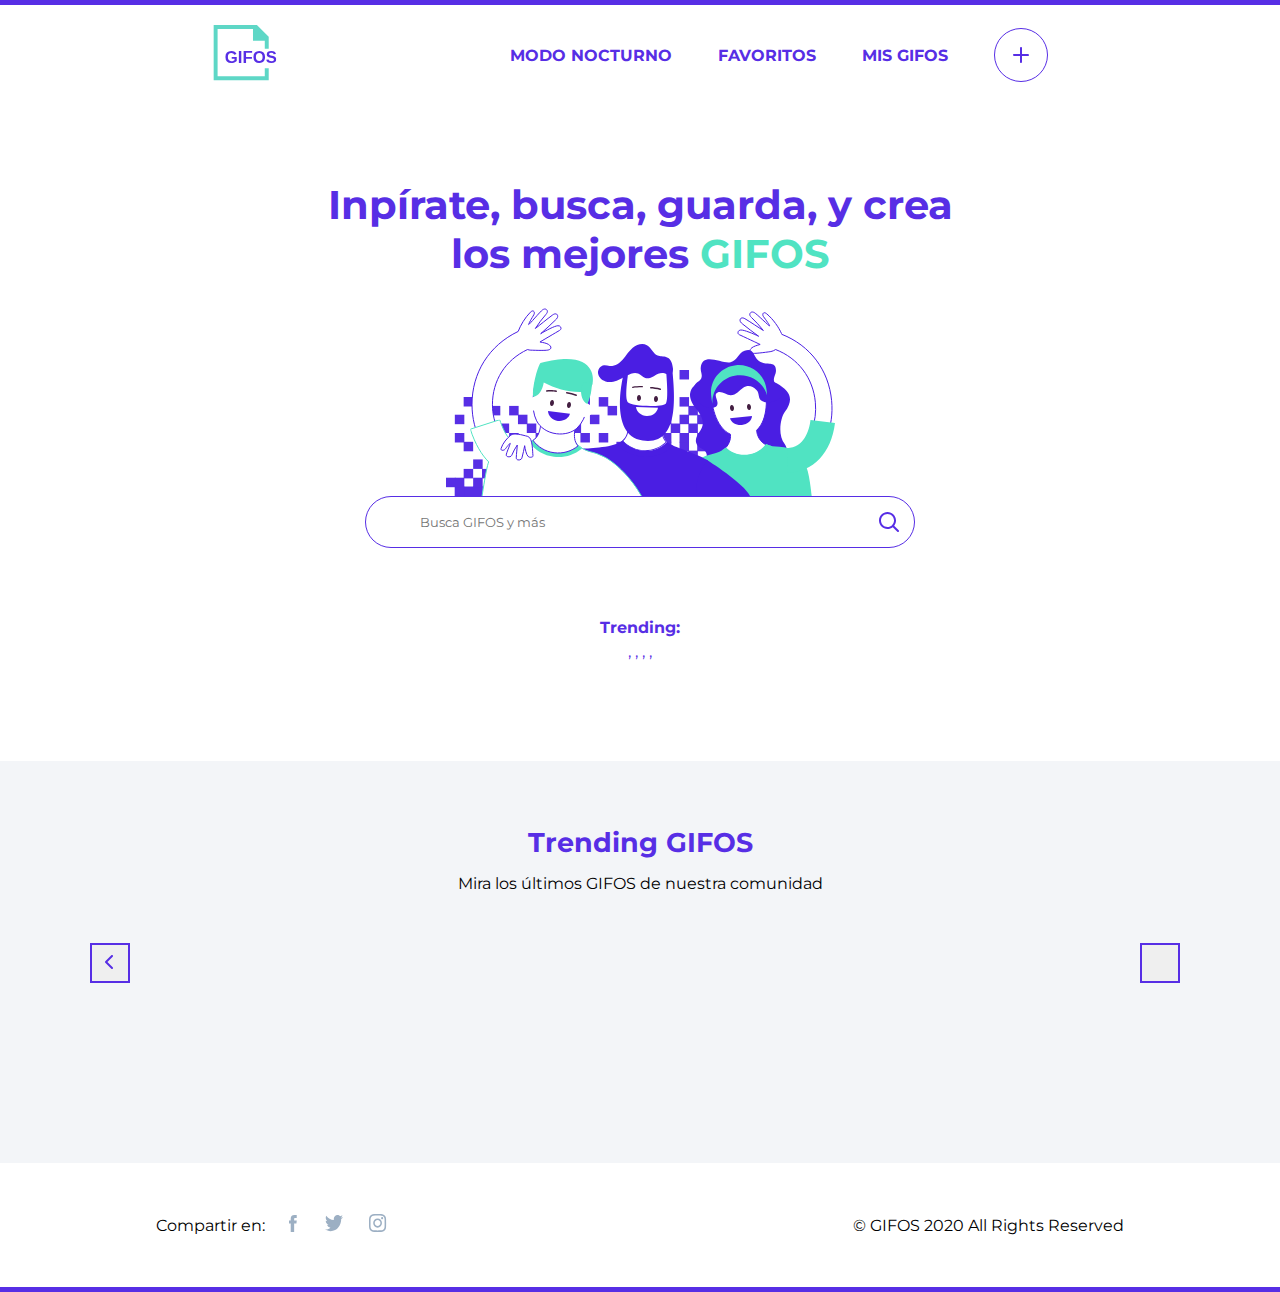
==== commit fbc32bd3: "nuevas correcciones input search" ====
--- a/index.html
+++ b/index.html
@@ -10,20 +10,9 @@
 </head>
 
 <body>
-    <header>
+    <header class="default">
         <a href="index.html" class="logo diurno"><img src="assets/logo-desktop.svg" alt="logo"></a>
         <a href="index.html" class="logo nocturno"><img src="assets/logo-desktop-modo-noc.svg" alt="logo"></a>
-        <div class="formularios" id="buscadorHeader">
-            <input type="search" id="buscador_header" placeholder="Busca GIFOS y más" autocomplete="off">
-            <label for="buscador_header">
-                <svg role="img" class="searchbtn">
-                    <use href="assets/icon-search.svg#search" alt="icono_search" id="searchbtn">
-                </svg>
-            </label>
-            <svg role="img" class="closeSearch">
-                <use href="assets/close.svg#close-svg">
-            </svg>
-        </div>
         <div class="iconosMenu">
             <svg role="img" alt="menu hamburguesa" id="bars">
                 <use href="assets/burger.svg#burger-svg">
@@ -54,9 +43,9 @@
                 Inpírate, busca, guarda, y crea los mejores
                 <span>GIFOS</span>
             </h1>
-            <div class="formulario">
+            <div class="formulario mainform">
                 <img src="assets/ilustra_header.svg" alt="personas-saludando" class="personas">
-                <div class="formularios active">
+                <div class="formularios mainSearch">
                     <input type="search" id="buscador" placeholder="Busca GIFOS y más" autocomplete="off">
                     <label for="buscador">
                         <svg role="img" class="searchbtn">
@@ -129,6 +118,7 @@
     </footer>
 
     <script src="scripts/script.js"></script>
+    <script src="scripts/scrollTop.js"></script>
     <script src="scripts/themesAndMenu.js"></script>
     <script src="scripts/codigoSearchYautocomplete.js"></script>
 
--- a/styles/styles.css
+++ b/styles/styles.css
@@ -17,21 +17,21 @@
   }
 }
 
-main .section_buscador #searchResults.searchActive div .gifCard, main .section_buscador #searchResults.searchActive div .gifCardInfo, main .favoritos_con_resultados .flex_gifs > div .gifcard {
+main .section_buscador #searchResults.searchActive div.gif .gifCard, main .section_buscador #searchResults.searchActive div.gif .gifCardInfo, main .favoritos_con_resultados .flex_gifs > div.gif .gifcard, main .misgifos_con_resultados .flex_misgifs > div.gif .gifcard {
   min-width: 260px;
   max-width: 260px;
   height: 200px;
 }
 
 @media (max-width: 768px) {
-  main .section_buscador #searchResults.searchActive div .gifCard, main .section_buscador #searchResults.searchActive div .gifCardInfo, main .favoritos_con_resultados .flex_gifs > div .gifcard {
+  main .section_buscador #searchResults.searchActive div.gif .gifCard, main .section_buscador #searchResults.searchActive div.gif .gifCardInfo, main .favoritos_con_resultados .flex_gifs > div.gif .gifcard, main .misgifos_con_resultados .flex_misgifs > div.gif .gifcard {
     min-width: 156px;
     max-width: 156px;
     height: 120px;
   }
 }
 
-main .section_buscador button, main .favoritos_con_resultados button {
+main .section_buscador button, main .favoritos_con_resultados button, main .misgifos_con_resultados button {
   display: none;
   width: 125px;
   height: 50px;
@@ -45,17 +45,202 @@
   font-size: 13px;
   font-family: "Montserrat", sans-serif;
   font-weight: bold;
-  background-color: #fff;
+  background-color: transparent;
   color: #572ee5;
 }
 
-main .section_buscador button:hover, main .favoritos_con_resultados button:hover {
+main .section_buscador button:hover, main .favoritos_con_resultados button:hover, main .misgifos_con_resultados button:hover {
   background-color: #572ee5;
   color: #fff;
 }
 
-main .section_buscador button.seeMoreActive, main .favoritos_con_resultados button.seeMoreActive {
+main .section_buscador button:hover svg, main .favoritos_con_resultados button:hover svg, main .misgifos_con_resultados button:hover svg {
+  fill: #fff;
+}
+
+main .section_buscador button.seeMoreActive, main .favoritos_con_resultados button.seeMoreActive, main .misgifos_con_resultados button.seeMoreActive {
   display: block;
+}
+
+main .section_buscador button svg, main .favoritos_con_resultados button svg, main .misgifos_con_resultados button svg {
+  margin-top: 2px;
+  fill: #572ee5;
+  width: 25px;
+  height: 25px;
+  animation: rodar 5s linear infinite;
+  -webkit-animation: rodar 5s linear infinite;
+}
+
+.trending_gifos #gifsCtn #gifsTrending > div.maxActive, main .section_buscador #searchResults.searchActive > div.maxActive, main .favoritos_con_resultados .flex_gifs > div.maxActive, main .misgifos_con_resultados .flex_misgifs > div.maxActive {
+  position: fixed;
+  margin: 0;
+  max-width: inherit;
+  width: 100%;
+  height: 100%;
+  top: 0;
+  left: 0;
+  z-index: 2000;
+  display: flex;
+  align-items: center;
+  justify-content: center;
+  background-color: #fff;
+}
+
+.trending_gifos #gifsCtn #gifsTrending > div.maxActive img, main .section_buscador #searchResults.searchActive > div.maxActive img, main .favoritos_con_resultados .flex_gifs > div.maxActive img, main .misgifos_con_resultados .flex_misgifs > div.maxActive img {
+  min-width: 695px;
+  max-width: 695px;
+  height: 385px;
+}
+
+@media (max-width: 1024px) {
+  .trending_gifos #gifsCtn #gifsTrending > div.maxActive img, main .section_buscador #searchResults.searchActive > div.maxActive img, main .favoritos_con_resultados .flex_gifs > div.maxActive img, main .misgifos_con_resultados .flex_misgifs > div.maxActive img {
+    min-width: 495px;
+    max-width: 495px;
+    height: 285px;
+  }
+}
+
+@media (max-width: 768px) {
+  .trending_gifos #gifsCtn #gifsTrending > div.maxActive img, main .section_buscador #searchResults.searchActive > div.maxActive img, main .favoritos_con_resultados .flex_gifs > div.maxActive img, main .misgifos_con_resultados .flex_misgifs > div.maxActive img {
+    min-width: 320px;
+    max-width: 320px;
+    height: 245px;
+  }
+}
+
+.trending_gifos #gifsCtn #gifsTrending > div.maxActive .gifCardInfo, main .section_buscador #searchResults.searchActive > div.maxActive .gifCardInfo, main .favoritos_con_resultados .flex_gifs > div.maxActive .gifCardInfo, main .misgifos_con_resultados .flex_misgifs > div.maxActive .gifCardInfo {
+  position: absolute;
+  bottom: 85px;
+  width: 695px;
+  height: 80px;
+  display: flex;
+  align-items: center;
+  justify-content: space-between;
+  flex-direction: row-reverse;
+}
+
+@media (max-width: 1024px) {
+  .trending_gifos #gifsCtn #gifsTrending > div.maxActive .gifCardInfo, main .section_buscador #searchResults.searchActive > div.maxActive .gifCardInfo, main .favoritos_con_resultados .flex_gifs > div.maxActive .gifCardInfo, main .misgifos_con_resultados .flex_misgifs > div.maxActive .gifCardInfo {
+    bottom: 40px;
+    width: 495px;
+    height: 300px;
+  }
+}
+
+@media (max-width: 768px) {
+  .trending_gifos #gifsCtn #gifsTrending > div.maxActive .gifCardInfo, main .section_buscador #searchResults.searchActive > div.maxActive .gifCardInfo, main .favoritos_con_resultados .flex_gifs > div.maxActive .gifCardInfo, main .misgifos_con_resultados .flex_misgifs > div.maxActive .gifCardInfo {
+    bottom: inherit;
+    top: 60%;
+    width: 320px;
+    height: 200px;
+  }
+}
+
+.trending_gifos #gifsCtn #gifsTrending > div.maxActive .gifCardInfo div, main .section_buscador #searchResults.searchActive > div.maxActive .gifCardInfo div, main .favoritos_con_resultados .flex_gifs > div.maxActive .gifCardInfo div, main .misgifos_con_resultados .flex_misgifs > div.maxActive .gifCardInfo div {
+  color: #000;
+  text-align: left;
+}
+
+.trending_gifos #gifsCtn #gifsTrending > div.maxActive .gifCardInfo div:first-child, main .section_buscador #searchResults.searchActive > div.maxActive .gifCardInfo div:first-child, main .favoritos_con_resultados .flex_gifs > div.maxActive .gifCardInfo div:first-child, main .misgifos_con_resultados .flex_misgifs > div.maxActive .gifCardInfo div:first-child {
+  display: flex;
+  flex-direction: row;
+  justify-content: flex-end;
+}
+
+.trending_gifos #gifsCtn #gifsTrending > div.maxActive .gifCardInfo div:first-child a, main .section_buscador #searchResults.searchActive > div.maxActive .gifCardInfo div:first-child a, main .favoritos_con_resultados .flex_gifs > div.maxActive .gifCardInfo div:first-child a, main .misgifos_con_resultados .flex_misgifs > div.maxActive .gifCardInfo div:first-child a {
+  width: 32px;
+  height: 32px;
+  margin: 0px 5px;
+  border-radius: 6px;
+  -webkit-border-radius: 6px;
+  -moz-border-radius: 6px;
+  -ms-border-radius: 6px;
+  -o-border-radius: 6px;
+  border: 1px solid #572ee5;
+  display: flex;
+  justify-content: center;
+  align-items: center;
+  background-color: rgba(255, 255, 255, 0.7);
+}
+
+.trending_gifos #gifsCtn #gifsTrending > div.maxActive .gifCardInfo div:first-child a:hover, main .section_buscador #searchResults.searchActive > div.maxActive .gifCardInfo div:first-child a:hover, main .favoritos_con_resultados .flex_gifs > div.maxActive .gifCardInfo div:first-child a:hover, main .misgifos_con_resultados .flex_misgifs > div.maxActive .gifCardInfo div:first-child a:hover {
+  background-color: #eee;
+}
+
+.trending_gifos #gifsCtn #gifsTrending > div.maxActive .gifCardInfo div:first-child a svg, main .section_buscador #searchResults.searchActive > div.maxActive .gifCardInfo div:first-child a svg, main .favoritos_con_resultados .flex_gifs > div.maxActive .gifCardInfo div:first-child a svg, main .misgifos_con_resultados .flex_misgifs > div.maxActive .gifCardInfo div:first-child a svg {
+  height: 19px;
+  width: 17px;
+  fill: #572ee5;
+}
+
+.trending_gifos #gifsCtn #gifsTrending > div.maxActive .gifCardInfo div:first-child a.favorito_btn svg:first-child, main .section_buscador #searchResults.searchActive > div.maxActive .gifCardInfo div:first-child a.favorito_btn svg:first-child, main .favoritos_con_resultados .flex_gifs > div.maxActive .gifCardInfo div:first-child a.favorito_btn svg:first-child, main .misgifos_con_resultados .flex_misgifs > div.maxActive .gifCardInfo div:first-child a.favorito_btn svg:first-child {
+  display: block;
+}
+
+.trending_gifos #gifsCtn #gifsTrending > div.maxActive .gifCardInfo div:first-child a.favorito_btn svg:first-child use, main .section_buscador #searchResults.searchActive > div.maxActive .gifCardInfo div:first-child a.favorito_btn svg:first-child use, main .favoritos_con_resultados .flex_gifs > div.maxActive .gifCardInfo div:first-child a.favorito_btn svg:first-child use, main .misgifos_con_resultados .flex_misgifs > div.maxActive .gifCardInfo div:first-child a.favorito_btn svg:first-child use {
+  transform: scale(0.95) translate(-865px, -2784px);
+}
+
+.trending_gifos #gifsCtn #gifsTrending > div.maxActive .gifCardInfo div:first-child a.favorito_btn svg:last-child, main .section_buscador #searchResults.searchActive > div.maxActive .gifCardInfo div:first-child a.favorito_btn svg:last-child, main .favoritos_con_resultados .flex_gifs > div.maxActive .gifCardInfo div:first-child a.favorito_btn svg:last-child, main .misgifos_con_resultados .flex_misgifs > div.maxActive .gifCardInfo div:first-child a.favorito_btn svg:last-child {
+  display: none;
+}
+
+.trending_gifos #gifsCtn #gifsTrending > div.maxActive .gifCardInfo div:first-child a.favorito_btn svg:last-child use, main .section_buscador #searchResults.searchActive > div.maxActive .gifCardInfo div:first-child a.favorito_btn svg:last-child use, main .favoritos_con_resultados .flex_gifs > div.maxActive .gifCardInfo div:first-child a.favorito_btn svg:last-child use, main .misgifos_con_resultados .flex_misgifs > div.maxActive .gifCardInfo div:first-child a.favorito_btn svg:last-child use {
+  transform: scale(0.85) translate(-261px, -426px);
+}
+
+.trending_gifos #gifsCtn #gifsTrending > div.maxActive .gifCardInfo div:first-child a.favorito_btn.cardBtnActive svg:first-child, main .section_buscador #searchResults.searchActive > div.maxActive .gifCardInfo div:first-child a.favorito_btn.cardBtnActive svg:first-child, main .favoritos_con_resultados .flex_gifs > div.maxActive .gifCardInfo div:first-child a.favorito_btn.cardBtnActive svg:first-child, main .misgifos_con_resultados .flex_misgifs > div.maxActive .gifCardInfo div:first-child a.favorito_btn.cardBtnActive svg:first-child {
+  display: none;
+}
+
+.trending_gifos #gifsCtn #gifsTrending > div.maxActive .gifCardInfo div:first-child a.favorito_btn.cardBtnActive svg:last-child, main .section_buscador #searchResults.searchActive > div.maxActive .gifCardInfo div:first-child a.favorito_btn.cardBtnActive svg:last-child, main .favoritos_con_resultados .flex_gifs > div.maxActive .gifCardInfo div:first-child a.favorito_btn.cardBtnActive svg:last-child, main .misgifos_con_resultados .flex_misgifs > div.maxActive .gifCardInfo div:first-child a.favorito_btn.cardBtnActive svg:last-child {
+  display: block;
+}
+
+.trending_gifos #gifsCtn #gifsTrending > div.maxActive .gifCardInfo div:first-child a.trash use, main .section_buscador #searchResults.searchActive > div.maxActive .gifCardInfo div:first-child a.trash use, main .favoritos_con_resultados .flex_gifs > div.maxActive .gifCardInfo div:first-child a.trash use, main .misgifos_con_resultados .flex_misgifs > div.maxActive .gifCardInfo div:first-child a.trash use {
+  transform: translateY(-1px);
+}
+
+.trending_gifos #gifsCtn #gifsTrending > div.maxActive .gifCardInfo div:first-child a:nth-child(2) svg use, main .section_buscador #searchResults.searchActive > div.maxActive .gifCardInfo div:first-child a:nth-child(2) svg use, main .favoritos_con_resultados .flex_gifs > div.maxActive .gifCardInfo div:first-child a:nth-child(2) svg use, main .misgifos_con_resultados .flex_misgifs > div.maxActive .gifCardInfo div:first-child a:nth-child(2) svg use {
+  transform: translateY(-8px) translateX(-7px);
+}
+
+.trending_gifos #gifsCtn #gifsTrending > div.maxActive .gifCardInfo div:first-child a:last-child, main .section_buscador #searchResults.searchActive > div.maxActive .gifCardInfo div:first-child a:last-child, main .favoritos_con_resultados .flex_gifs > div.maxActive .gifCardInfo div:first-child a:last-child, main .misgifos_con_resultados .flex_misgifs > div.maxActive .gifCardInfo div:first-child a:last-child {
+  position: absolute;
+  top: -500px;
+  right: -150px;
+  border: 0px solid transparent;
+}
+
+.trending_gifos #gifsCtn #gifsTrending > div.maxActive .gifCardInfo div:first-child a:last-child:hover, main .section_buscador #searchResults.searchActive > div.maxActive .gifCardInfo div:first-child a:last-child:hover, main .favoritos_con_resultados .flex_gifs > div.maxActive .gifCardInfo div:first-child a:last-child:hover, main .misgifos_con_resultados .flex_misgifs > div.maxActive .gifCardInfo div:first-child a:last-child:hover {
+  background-color: transparent;
+}
+
+.trending_gifos #gifsCtn #gifsTrending > div.maxActive .gifCardInfo div:first-child a:last-child:hover svg, main .section_buscador #searchResults.searchActive > div.maxActive .gifCardInfo div:first-child a:last-child:hover svg, main .favoritos_con_resultados .flex_gifs > div.maxActive .gifCardInfo div:first-child a:last-child:hover svg, main .misgifos_con_resultados .flex_misgifs > div.maxActive .gifCardInfo div:first-child a:last-child:hover svg {
+  fill: #9cafc3;
+}
+
+@media (max-width: 1024px) {
+  .trending_gifos #gifsCtn #gifsTrending > div.maxActive .gifCardInfo div:first-child a:last-child, main .section_buscador #searchResults.searchActive > div.maxActive .gifCardInfo div:first-child a:last-child, main .favoritos_con_resultados .flex_gifs > div.maxActive .gifCardInfo div:first-child a:last-child, main .misgifos_con_resultados .flex_misgifs > div.maxActive .gifCardInfo div:first-child a:last-child {
+    right: -80px;
+    top: -300px;
+  }
+}
+
+@media (max-width: 768px) {
+  .trending_gifos #gifsCtn #gifsTrending > div.maxActive .gifCardInfo div:first-child a:last-child, main .section_buscador #searchResults.searchActive > div.maxActive .gifCardInfo div:first-child a:last-child, main .favoritos_con_resultados .flex_gifs > div.maxActive .gifCardInfo div:first-child a:last-child, main .misgifos_con_resultados .flex_misgifs > div.maxActive .gifCardInfo div:first-child a:last-child {
+    right: -15px;
+  }
+}
+
+.trending_gifos #gifsCtn #gifsTrending > div.maxActive .gifCardInfo div:last-child span, main .section_buscador #searchResults.searchActive > div.maxActive .gifCardInfo div:last-child span, main .favoritos_con_resultados .flex_gifs > div.maxActive .gifCardInfo div:last-child span, main .misgifos_con_resultados .flex_misgifs > div.maxActive .gifCardInfo div:last-child span {
+  display: block;
+  font-size: 16px;
+}
+
+.trending_gifos #gifsCtn #gifsTrending > div.maxActive .gifCardInfo div:last-child span:last-child, main .section_buscador #searchResults.searchActive > div.maxActive .gifCardInfo div:last-child span:last-child, main .favoritos_con_resultados .flex_gifs > div.maxActive .gifCardInfo div:last-child span:last-child, main .misgifos_con_resultados .flex_misgifs > div.maxActive .gifCardInfo div:last-child span:last-child {
+  margin-top: 10px;
+  font-weight: bold;
 }
 
 * {
@@ -73,6 +258,7 @@
 
 a {
   text-decoration: none;
+  cursor: pointer;
 }
 
 body {
@@ -135,7 +321,6 @@
 }
 
 header .formularios {
-  display: none;
   position: relative;
   width: 335px;
   height: 50px;
@@ -224,6 +409,55 @@
   fill: #572ee5;
 }
 
+header .ulActive {
+  width: 100%;
+  min-height: 165px;
+  color: #9cafc3;
+  background-color: #fff;
+  border: 1px solid #572ee5;
+  border-radius: 0 0 27px 27px;
+  -webkit-border-radius: 0 0 27px 27px;
+  -moz-border-radius: 0 0 27px 27px;
+  -ms-border-radius: 0 0 27px 27px;
+  -o-border-radius: 0 0 27px 27px;
+  border-top-width: 0;
+  overflow: hidden;
+}
+
+header .ulActive li {
+  width: 100%;
+  height: 40px;
+  text-align: left;
+  display: flex;
+  align-items: center;
+  cursor: pointer;
+}
+
+header .ulActive li:hover {
+  background-color: #eee;
+}
+
+header .ulActive li::before {
+  content: url(../../assets/search-gray.svg);
+  width: 16px;
+  margin: 0 25px;
+}
+
+header .ulActive::before {
+  content: "";
+  display: block;
+  width: 90%;
+  height: 1px;
+  background-color: #9cafc3;
+  margin-left: 27px;
+}
+
+@media (max-width: 1024px) {
+  header .ulActive::before {
+    margin-left: 17px;
+  }
+}
+
 header .iconosMenu {
   display: none;
 }
@@ -441,16 +675,12 @@
 
 .onScroll {
   box-shadow: 0 2px 10px 1px rgba(156, 175, 195, 0.55);
-}
-
-.onScroll div.formularios {
-  display: block;
-}
-
-@media (max-width: 768px) {
-  .onScroll div.formularios {
-    display: none;
-  }
+  /* div.formularios {
+        display: block;
+        @media (max-width: $bp-1) {
+            display: none;
+        }
+    } */
 }
 
 .trending_gifos {
@@ -489,7 +719,6 @@
   display: flex;
   align-items: center;
   width: 100%;
-  overflow: hidden;
   position: relative;
 }
 
@@ -548,7 +777,7 @@
 .trending_gifos #gifsCtn #gifsTrending {
   display: flex;
   width: 90%;
-  overflow: hidden;
+  overflow: auto;
   margin: 0 10px;
 }
 
@@ -560,7 +789,11 @@
   }
 }
 
-.trending_gifos #gifsCtn #gifsTrending > div {
+.trending_gifos #gifsCtn #gifsTrending::-webkit-scrollbar {
+  display: none;
+}
+
+.trending_gifos #gifsCtn #gifsTrending > div.gif {
   position: relative;
   min-width: 370px;
   max-width: 370px;
@@ -569,7 +802,7 @@
 }
 
 @media (max-width: 768px) {
-  .trending_gifos #gifsCtn #gifsTrending > div {
+  .trending_gifos #gifsCtn #gifsTrending > div.gif {
     min-width: 243px;
     max-width: 243px;
     height: 187px;
@@ -577,7 +810,7 @@
   }
 }
 
-.trending_gifos #gifsCtn #gifsTrending > div > img {
+.trending_gifos #gifsCtn #gifsTrending > div.gif > img {
   min-width: 370px;
   max-width: 370px;
   height: 275px;
@@ -585,7 +818,7 @@
 }
 
 @media (max-width: 768px) {
-  .trending_gifos #gifsCtn #gifsTrending > div > img {
+  .trending_gifos #gifsCtn #gifsTrending > div.gif > img {
     min-width: 243px;
     max-width: 243px;
     height: 187px;
@@ -593,7 +826,7 @@
   }
 }
 
-.trending_gifos #gifsCtn #gifsTrending > div .gifCardInfo {
+.trending_gifos #gifsCtn #gifsTrending > div.gif .gifCardInfo {
   padding: 15px 15px 50px 15px;
   position: absolute;
   top: 0;
@@ -608,36 +841,36 @@
 }
 
 @media (max-width: 768px) {
-  .trending_gifos #gifsCtn #gifsTrending > div .gifCardInfo {
+  .trending_gifos #gifsCtn #gifsTrending > div.gif .gifCardInfo {
     width: 243px;
     height: 187px;
     margin: 0 10px;
   }
 }
 
-.trending_gifos #gifsCtn #gifsTrending > div .gifCardInfo:hover {
+.trending_gifos #gifsCtn #gifsTrending > div.gif .gifCardInfo:hover {
   opacity: 1;
 }
 
 @media (max-width: 768px) {
-  .trending_gifos #gifsCtn #gifsTrending > div .gifCardInfo:hover {
+  .trending_gifos #gifsCtn #gifsTrending > div.gif .gifCardInfo:hover {
     opacity: 0;
   }
 }
 
-.trending_gifos #gifsCtn #gifsTrending > div .gifCardInfo div {
+.trending_gifos #gifsCtn #gifsTrending > div.gif .gifCardInfo div {
   width: 100%;
   color: #fff;
   text-align: left;
 }
 
-.trending_gifos #gifsCtn #gifsTrending > div .gifCardInfo div:first-child {
+.trending_gifos #gifsCtn #gifsTrending > div.gif .gifCardInfo div:first-child {
   display: flex;
   flex-direction: row;
   justify-content: flex-end;
 }
 
-.trending_gifos #gifsCtn #gifsTrending > div .gifCardInfo div:first-child a {
+.trending_gifos #gifsCtn #gifsTrending > div.gif .gifCardInfo div:first-child a {
   width: 32px;
   height: 32px;
   margin: 0px 5px;
@@ -652,46 +885,46 @@
   background-color: rgba(255, 255, 255, 0.7);
 }
 
-.trending_gifos #gifsCtn #gifsTrending > div .gifCardInfo div:first-child a:hover {
+.trending_gifos #gifsCtn #gifsTrending > div.gif .gifCardInfo div:first-child a:hover {
   background-color: white;
 }
 
-.trending_gifos #gifsCtn #gifsTrending > div .gifCardInfo div:first-child a svg {
+.trending_gifos #gifsCtn #gifsTrending > div.gif .gifCardInfo div:first-child a svg {
   height: 17px;
   width: 17px;
   fill: #572ee5;
 }
 
-.trending_gifos #gifsCtn #gifsTrending > div .gifCardInfo div:first-child a.favorito_btn svg:first-child {
+.trending_gifos #gifsCtn #gifsTrending > div.gif .gifCardInfo div:first-child a.favorito_btn svg:first-child {
   display: block;
 }
 
-.trending_gifos #gifsCtn #gifsTrending > div .gifCardInfo div:first-child a.favorito_btn svg:first-child use {
+.trending_gifos #gifsCtn #gifsTrending > div.gif .gifCardInfo div:first-child a.favorito_btn svg:first-child use {
   transform: scale(0.95) translate(-865px, -2784px);
 }
 
-.trending_gifos #gifsCtn #gifsTrending > div .gifCardInfo div:first-child a.favorito_btn svg:last-child {
+.trending_gifos #gifsCtn #gifsTrending > div.gif .gifCardInfo div:first-child a.favorito_btn svg:last-child {
   display: none;
 }
 
-.trending_gifos #gifsCtn #gifsTrending > div .gifCardInfo div:first-child a.favorito_btn svg:last-child use {
+.trending_gifos #gifsCtn #gifsTrending > div.gif .gifCardInfo div:first-child a.favorito_btn svg:last-child use {
   transform: scale(0.85) translate(-261px, -426px);
 }
 
-.trending_gifos #gifsCtn #gifsTrending > div .gifCardInfo div:first-child a.favorito_btn.cardBtnActive svg:first-child {
+.trending_gifos #gifsCtn #gifsTrending > div.gif .gifCardInfo div:first-child a.favorito_btn.cardBtnActive svg:first-child {
   display: none;
 }
 
-.trending_gifos #gifsCtn #gifsTrending > div .gifCardInfo div:first-child a.favorito_btn.cardBtnActive svg:last-child {
+.trending_gifos #gifsCtn #gifsTrending > div.gif .gifCardInfo div:first-child a.favorito_btn.cardBtnActive svg:last-child {
   display: block;
 }
 
-.trending_gifos #gifsCtn #gifsTrending > div .gifCardInfo div:first-child a:nth-child(2) svg use {
+.trending_gifos #gifsCtn #gifsTrending > div.gif .gifCardInfo div:first-child a:nth-child(2) svg use {
   transform: translateY(-8px) translateX(-7px);
 }
 
 @media (max-width: 768px) {
-  .trending_gifos #gifsCtn #gifsTrending > div .gifCardInfo div:first-child a.max_btn {
+  .trending_gifos #gifsCtn #gifsTrending > div.gif .gifCardInfo div:first-child a.max_btn {
     width: 100%;
     height: 100%;
     position: absolute;
@@ -700,20 +933,12 @@
   }
 }
 
-.trending_gifos #gifsCtn #gifsTrending > div .gifCardInfo div:first-child a.max_btn svg:first-child {
-  display: block;
-}
-
-.trending_gifos #gifsCtn #gifsTrending > div .gifCardInfo div:first-child a.max_btn svg:last-child {
-  display: none;
-}
-
-.trending_gifos #gifsCtn #gifsTrending > div .gifCardInfo div:last-child span {
+.trending_gifos #gifsCtn #gifsTrending > div.gif .gifCardInfo div:last-child span {
   display: block;
   font-size: 16px;
 }
 
-.trending_gifos #gifsCtn #gifsTrending > div .gifCardInfo div:last-child span:last-child {
+.trending_gifos #gifsCtn #gifsTrending > div.gif .gifCardInfo div:last-child span:last-child {
   margin-top: 10px;
   font-weight: bold;
 }
@@ -766,26 +991,26 @@
 main .section_buscador div.formulario div {
   position: relative;
   width: 550px;
-  height: 50px;
-}
-
-@media (max-width: 768px) {
-  main .section_buscador div.formulario div {
-    width: 335px;
-  }
-}
-
-main .section_buscador div.formulario div input {
-  display: inline-block;
-  width: 550px;
-  height: 50px;
-  padding-left: 54px;
   border: 1px solid #572ee5;
   border-radius: 27px;
   -webkit-border-radius: 27px;
   -moz-border-radius: 27px;
   -ms-border-radius: 27px;
   -o-border-radius: 27px;
+  overflow: hidden;
+}
+
+@media (max-width: 768px) {
+  main .section_buscador div.formulario div {
+    width: 335px;
+  }
+}
+
+main .section_buscador div.formulario div input {
+  display: inline-block;
+  width: 550px;
+  height: 50px;
+  padding-left: 54px;
   background-color: transparent;
 }
 
@@ -796,12 +1021,6 @@
 }
 
 main .section_buscador div.formulario div input.autocompleteActive {
-  border-radius: 25px 25px 0 0;
-  border-width: 1px 1px 0 1px;
-  -webkit-border-radius: 25px 25px 0 0;
-  -moz-border-radius: 25px 25px 0 0;
-  -ms-border-radius: 25px 25px 0 0;
-  -o-border-radius: 25px 25px 0 0;
   outline: none;
   position: relative;
 }
@@ -831,13 +1050,8 @@
   display: flex;
   justify-content: center;
   align-items: center;
-  height: 100%;
+  height: 50px;
   width: 50px;
-}
-
-main .section_buscador div.formulario div label:active {
-  left: 0px;
-  right: auto;
 }
 
 main .section_buscador div.formulario div label svg {
@@ -847,10 +1061,10 @@
 }
 
 main .section_buscador div.formulario div > svg {
-  height: 15px;
+  height: 30px;
   width: 30px;
   position: absolute;
-  top: 35%;
+  top: 20px;
   right: 0px;
   display: flex;
   justify-content: center;
@@ -861,23 +1075,15 @@
 }
 
 main .section_buscador .ulActive {
-  width: 550px;
-  border-width: 0 1px 1px 1px;
-  border-style: solid;
-  border-color: #572ee5;
-  border-radius: 0 0 25px 25px;
-  -webkit-border-radius: 0 0 25px 25px;
-  -moz-border-radius: 0 0 25px 25px;
-  -ms-border-radius: 0 0 25px 25px;
-  -o-border-radius: 0 0 25px 25px;
-  overflow: hidden;
+  width: 100%;
+  min-height: 165px;
   color: #9cafc3;
-}
-
-@media (max-width: 768px) {
-  main .section_buscador .ulActive {
-    width: 335px;
-  }
+  background-color: #fff;
+  border-radius: 27px;
+  -webkit-border-radius: 27px;
+  -moz-border-radius: 27px;
+  -ms-border-radius: 27px;
+  -o-border-radius: 27px;
 }
 
 main .section_buscador .ulActive li {
@@ -886,6 +1092,7 @@
   text-align: left;
   display: flex;
   align-items: center;
+  cursor: pointer;
 }
 
 main .section_buscador .ulActive li:hover {
@@ -963,15 +1170,15 @@
   font-weight: bold;
 }
 
-main .section_buscador #searchResults.searchActive div {
+main .section_buscador #searchResults.searchActive div.gif {
   position: relative;
 }
 
-main .section_buscador #searchResults.searchActive div .gifCard {
+main .section_buscador #searchResults.searchActive div.gif .gifCard {
   margin: 10px;
 }
 
-main .section_buscador #searchResults.searchActive div .gifCardInfo {
+main .section_buscador #searchResults.searchActive div.gif .gifCardInfo {
   padding: 15px 15px 20px 15px;
   margin: 10px;
   position: absolute;
@@ -984,34 +1191,34 @@
 }
 
 @media (max-width: 768px) {
-  main .section_buscador #searchResults.searchActive div .gifCardInfo {
+  main .section_buscador #searchResults.searchActive div.gif .gifCardInfo {
     margin: 0 10px;
   }
 }
 
-main .section_buscador #searchResults.searchActive div .gifCardInfo:hover {
+main .section_buscador #searchResults.searchActive div.gif .gifCardInfo:hover {
   opacity: 1;
 }
 
 @media (max-width: 768px) {
-  main .section_buscador #searchResults.searchActive div .gifCardInfo:hover {
+  main .section_buscador #searchResults.searchActive div.gif .gifCardInfo:hover {
     opacity: 0;
   }
 }
 
-main .section_buscador #searchResults.searchActive div .gifCardInfo div {
+main .section_buscador #searchResults.searchActive div.gif .gifCardInfo div {
   width: 100%;
   color: #fff;
   text-align: left;
 }
 
-main .section_buscador #searchResults.searchActive div .gifCardInfo div:first-child {
+main .section_buscador #searchResults.searchActive div.gif .gifCardInfo div:first-child {
   display: flex;
   flex-direction: row;
   justify-content: flex-end;
 }
 
-main .section_buscador #searchResults.searchActive div .gifCardInfo div:first-child a {
+main .section_buscador #searchResults.searchActive div.gif .gifCardInfo div:first-child a {
   width: 32px;
   height: 32px;
   margin: 0px 5px;
@@ -1026,46 +1233,46 @@
   background-color: rgba(255, 255, 255, 0.7);
 }
 
-main .section_buscador #searchResults.searchActive div .gifCardInfo div:first-child a:hover {
+main .section_buscador #searchResults.searchActive div.gif .gifCardInfo div:first-child a:hover {
   background-color: white;
 }
 
-main .section_buscador #searchResults.searchActive div .gifCardInfo div:first-child a svg {
+main .section_buscador #searchResults.searchActive div.gif .gifCardInfo div:first-child a svg {
   height: 17px;
   width: 17px;
   fill: #572ee5;
 }
 
-main .section_buscador #searchResults.searchActive div .gifCardInfo div:first-child a.favorito_btn svg:first-child {
+main .section_buscador #searchResults.searchActive div.gif .gifCardInfo div:first-child a.favorito_btn svg:first-child {
   display: block;
 }
 
-main .section_buscador #searchResults.searchActive div .gifCardInfo div:first-child a.favorito_btn svg:first-child use {
+main .section_buscador #searchResults.searchActive div.gif .gifCardInfo div:first-child a.favorito_btn svg:first-child use {
   transform: scale(0.95) translate(-865px, -2784px);
 }
 
-main .section_buscador #searchResults.searchActive div .gifCardInfo div:first-child a.favorito_btn svg:last-child {
+main .section_buscador #searchResults.searchActive div.gif .gifCardInfo div:first-child a.favorito_btn svg:last-child {
   display: none;
 }
 
-main .section_buscador #searchResults.searchActive div .gifCardInfo div:first-child a.favorito_btn svg:last-child use {
+main .section_buscador #searchResults.searchActive div.gif .gifCardInfo div:first-child a.favorito_btn svg:last-child use {
   transform: scale(0.85) translate(-261px, -426px);
 }
 
-main .section_buscador #searchResults.searchActive div .gifCardInfo div:first-child a.favorito_btn.cardBtnActive svg:first-child {
+main .section_buscador #searchResults.searchActive div.gif .gifCardInfo div:first-child a.favorito_btn.cardBtnActive svg:first-child {
   display: none;
 }
 
-main .section_buscador #searchResults.searchActive div .gifCardInfo div:first-child a.favorito_btn.cardBtnActive svg:last-child {
+main .section_buscador #searchResults.searchActive div.gif .gifCardInfo div:first-child a.favorito_btn.cardBtnActive svg:last-child {
   display: block;
 }
 
-main .section_buscador #searchResults.searchActive div .gifCardInfo div:first-child a:nth-child(2) svg use {
+main .section_buscador #searchResults.searchActive div.gif .gifCardInfo div:first-child a:nth-child(2) svg use {
   transform: translateY(-8px) translateX(-7px);
 }
 
 @media (max-width: 768px) {
-  main .section_buscador #searchResults.searchActive div .gifCardInfo div:first-child a.max_btn {
+  main .section_buscador #searchResults.searchActive div.gif .gifCardInfo div:first-child a.max_btn {
     width: 156px;
     height: 120px;
     position: absolute;
@@ -1075,26 +1282,30 @@
   }
 }
 
-main .section_buscador #searchResults.searchActive div .gifCardInfo div:first-child a.max_btn svg:first-child {
-  display: block;
-}
-
-main .section_buscador #searchResults.searchActive div .gifCardInfo div:first-child a.max_btn svg:last-child {
-  display: none;
-}
-
-main .section_buscador #searchResults.searchActive div .gifCardInfo div:last-child span {
+main .section_buscador #searchResults.searchActive div.gif .gifCardInfo div:last-child span {
   display: block;
   font-size: 16px;
 }
 
-main .section_buscador #searchResults.searchActive div .gifCardInfo div:last-child span:last-child {
+main .section_buscador #searchResults.searchActive div.gif .gifCardInfo div:last-child span:last-child {
   margin-top: 10px;
   font-weight: bold;
 }
 
-main .section_buscador #searchResults.searchActive ~ article.trending {
-  display: none;
+main .section_buscador #searchResults.sinResultados {
+  display: flex;
+  flex-direction: column;
+  margin-top: 100px;
+}
+
+main .section_buscador #searchResults.sinResultados img {
+  margin-bottom: 30px;
+}
+
+main .section_buscador #searchResults.sinResultados span {
+  color: #50e3c2;
+  font-size: 1.1em;
+  font-weight: bold;
 }
 
 main .titulo_favoritos {
@@ -1136,7 +1347,7 @@
   }
 }
 
-main .favoritos_con_resultados .flex_gifs > div {
+main .favoritos_con_resultados .flex_gifs > div.gif {
   position: relative;
   min-width: 260px;
   max-width: 260px;
@@ -1145,7 +1356,7 @@
 }
 
 @media (max-width: 768px) {
-  main .favoritos_con_resultados .flex_gifs > div {
+  main .favoritos_con_resultados .flex_gifs > div.gif {
     min-width: 156px;
     max-width: 156px;
     height: 120px;
@@ -1153,7 +1364,7 @@
   }
 }
 
-main .favoritos_con_resultados .flex_gifs > div .gifCardInfo {
+main .favoritos_con_resultados .flex_gifs > div.gif .gifCardInfo {
   padding: 15px 15px 20px 15px;
   position: absolute;
   top: 0;
@@ -1167,29 +1378,35 @@
 }
 
 @media (max-width: 768px) {
-  main .favoritos_con_resultados .flex_gifs > div .gifCardInfo {
+  main .favoritos_con_resultados .flex_gifs > div.gif .gifCardInfo {
     width: 156px;
     height: 120px;
   }
 }
 
-main .favoritos_con_resultados .flex_gifs > div .gifCardInfo:hover {
+main .favoritos_con_resultados .flex_gifs > div.gif .gifCardInfo:hover {
   opacity: 1;
 }
 
-main .favoritos_con_resultados .flex_gifs > div .gifCardInfo div {
+@media (max-width: 768px) {
+  main .favoritos_con_resultados .flex_gifs > div.gif .gifCardInfo:hover {
+    opacity: 0;
+  }
+}
+
+main .favoritos_con_resultados .flex_gifs > div.gif .gifCardInfo div {
   width: 100%;
   color: #fff;
   text-align: left;
 }
 
-main .favoritos_con_resultados .flex_gifs > div .gifCardInfo div:first-child {
+main .favoritos_con_resultados .flex_gifs > div.gif .gifCardInfo div:first-child {
   display: flex;
   flex-direction: row;
   justify-content: flex-end;
 }
 
-main .favoritos_con_resultados .flex_gifs > div .gifCardInfo div:first-child a {
+main .favoritos_con_resultados .flex_gifs > div.gif .gifCardInfo div:first-child a {
   width: 32px;
   height: 32px;
   margin: 0px 5px;
@@ -1204,36 +1421,60 @@
   background-color: rgba(255, 255, 255, 0.7);
 }
 
-main .favoritos_con_resultados .flex_gifs > div .gifCardInfo div:first-child a:hover {
+main .favoritos_con_resultados .flex_gifs > div.gif .gifCardInfo div:first-child a:hover {
   background-color: white;
 }
 
-main .favoritos_con_resultados .flex_gifs > div .gifCardInfo div:first-child a img {
-  width: 18px;
-  height: 18px;
-}
-
-main .favoritos_con_resultados .flex_gifs > div .gifCardInfo div:first-child a.favorito_btn img:first-child {
+main .favoritos_con_resultados .flex_gifs > div.gif .gifCardInfo div:first-child a svg {
+  height: 17px;
+  width: 17px;
+  fill: #572ee5;
+}
+
+main .favoritos_con_resultados .flex_gifs > div.gif .gifCardInfo div:first-child a.favorito_btn svg:first-child {
   display: block;
 }
 
-main .favoritos_con_resultados .flex_gifs > div .gifCardInfo div:first-child a.favorito_btn img:last-child {
+main .favoritos_con_resultados .flex_gifs > div.gif .gifCardInfo div:first-child a.favorito_btn svg:first-child use {
+  transform: scale(0.95) translate(-865px, -2784px);
+}
+
+main .favoritos_con_resultados .flex_gifs > div.gif .gifCardInfo div:first-child a.favorito_btn svg:last-child {
   display: none;
 }
 
-main .favoritos_con_resultados .flex_gifs > div .gifCardInfo div:first-child a.favorito_btn.cardBtnActive img:first-child {
+main .favoritos_con_resultados .flex_gifs > div.gif .gifCardInfo div:first-child a.favorito_btn svg:last-child use {
+  transform: scale(0.85) translate(-261px, -426px);
+}
+
+main .favoritos_con_resultados .flex_gifs > div.gif .gifCardInfo div:first-child a.favorito_btn.cardBtnActive svg:first-child {
   display: none;
 }
 
-main .favoritos_con_resultados .flex_gifs > div .gifCardInfo div:first-child a.favorito_btn.cardBtnActive img:last-child {
+main .favoritos_con_resultados .flex_gifs > div.gif .gifCardInfo div:first-child a.favorito_btn.cardBtnActive svg:last-child {
   display: block;
 }
 
-main .favoritos_con_resultados .flex_gifs > div .gifCardInfo div:last-child span {
+main .favoritos_con_resultados .flex_gifs > div.gif .gifCardInfo div:first-child a:nth-child(2) svg use {
+  transform: translateY(-8px) translateX(-7px);
+}
+
+@media (max-width: 768px) {
+  main .favoritos_con_resultados .flex_gifs > div.gif .gifCardInfo div:first-child a.max_btn {
+    width: 156px;
+    height: 120px;
+    position: absolute;
+    top: -5px;
+    right: -20px;
+    z-index: 5;
+  }
+}
+
+main .favoritos_con_resultados .flex_gifs > div.gif .gifCardInfo div:last-child span {
   display: block;
 }
 
-main .favoritos_con_resultados .flex_gifs > div .gifCardInfo div:last-child span:last-child {
+main .favoritos_con_resultados .flex_gifs > div.gif .gifCardInfo div:last-child span:last-child {
   margin-top: 10px;
   font-weight: bold;
 }
@@ -1283,38 +1524,139 @@
 }
 
 main .misgifos_con_resultados {
+  width: 100%;
   display: none;
   flex-direction: column;
-  align-items: center;
-}
-
-main .misgifos_con_resultados .flex_gifs {
-  margin: 40px 156px 80px 156px;
-  width: 1130px;
-  height: 660px;
-  border: 2px solid #572ee5;
-}
-
-main .misgifos_con_resultados button {
-  width: 125px;
-  height: 50px;
-  margin-bottom: 80px;
-  border: 1px solid #572ee5;
-  border-radius: 25px;
-  -webkit-border-radius: 25px;
-  -moz-border-radius: 25px;
-  -ms-border-radius: 25px;
-  -o-border-radius: 25px;
-  font-size: 13px;
-  font-family: "Montserrat", sans-serif;
+  justify-content: center;
+  align-items: center;
+}
+
+main .misgifos_con_resultados .flex_misgifs {
+  margin: 50px 0;
+  width: 80%;
+  display: flex;
+  flex-wrap: wrap;
+  align-items: center;
+  justify-content: center;
+  overflow: hidden;
+}
+
+@media (max-width: 768px) {
+  main .misgifos_con_resultados .flex_misgifs {
+    width: 100%;
+  }
+}
+
+main .misgifos_con_resultados .flex_misgifs > div.gif {
+  position: relative;
+  min-width: 260px;
+  max-width: 260px;
+  height: 200px;
+  margin: 15px;
+}
+
+@media (max-width: 768px) {
+  main .misgifos_con_resultados .flex_misgifs > div.gif {
+    min-width: 156px;
+    max-width: 156px;
+    height: 120px;
+    margin: 10px;
+  }
+}
+
+main .misgifos_con_resultados .flex_misgifs > div.gif .gifCardInfo {
+  padding: 15px 15px 20px 15px;
+  position: absolute;
+  top: 0;
+  width: 260px;
+  height: 200px;
+  display: flex;
+  flex-direction: column;
+  justify-content: space-between;
+  background-color: rgba(87, 46, 229, 0.6);
+  opacity: 0;
+}
+
+@media (max-width: 768px) {
+  main .misgifos_con_resultados .flex_misgifs > div.gif .gifCardInfo {
+    width: 156px;
+    height: 120px;
+  }
+}
+
+main .misgifos_con_resultados .flex_misgifs > div.gif .gifCardInfo:hover {
+  opacity: 1;
+}
+
+@media (max-width: 768px) {
+  main .misgifos_con_resultados .flex_misgifs > div.gif .gifCardInfo:hover {
+    opacity: 0;
+  }
+}
+
+main .misgifos_con_resultados .flex_misgifs > div.gif .gifCardInfo div {
+  width: 100%;
+  color: #fff;
+  text-align: left;
+}
+
+main .misgifos_con_resultados .flex_misgifs > div.gif .gifCardInfo div:first-child {
+  display: flex;
+  flex-direction: row;
+  justify-content: flex-end;
+}
+
+main .misgifos_con_resultados .flex_misgifs > div.gif .gifCardInfo div:first-child a {
+  width: 32px;
+  height: 32px;
+  margin: 0px 5px;
+  border-radius: 6px;
+  -webkit-border-radius: 6px;
+  -moz-border-radius: 6px;
+  -ms-border-radius: 6px;
+  -o-border-radius: 6px;
+  display: flex;
+  justify-content: center;
+  align-items: center;
+  background-color: rgba(255, 255, 255, 0.7);
+}
+
+main .misgifos_con_resultados .flex_misgifs > div.gif .gifCardInfo div:first-child a:hover {
+  background-color: white;
+}
+
+main .misgifos_con_resultados .flex_misgifs > div.gif .gifCardInfo div:first-child a svg {
+  height: 20px;
+  width: 17px;
+  fill: #572ee5;
+}
+
+main .misgifos_con_resultados .flex_misgifs > div.gif .gifCardInfo div:first-child a.trash use {
+  transform: translateY(-1px);
+}
+
+main .misgifos_con_resultados .flex_misgifs > div.gif .gifCardInfo div:first-child a:nth-child(2) svg use {
+  transform: translateY(-8px) translateX(-7px);
+}
+
+@media (max-width: 768px) {
+  main .misgifos_con_resultados .flex_misgifs > div.gif .gifCardInfo div:first-child a.max_btn {
+    width: 156px;
+    height: 120px;
+    position: absolute;
+    top: -5px;
+    right: -20px;
+    z-index: 5;
+  }
+}
+
+main .misgifos_con_resultados .flex_misgifs > div.gif .gifCardInfo div:last-child span {
+  display: block;
+}
+
+main .misgifos_con_resultados .flex_misgifs > div.gif .gifCardInfo div:last-child span:last-child {
+  margin-top: 10px;
   font-weight: bold;
-  background-color: #fff;
-  color: #572ee5;
-}
-
-main .misgifos_con_resultados button:hover {
-  background-color: #572ee5;
-  color: #fff;
 }
 
 main .misgifos_sin_resultados {
@@ -1367,8 +1709,14 @@
 @media (max-width: 1024px) {
   .main_creargifo .contenedor_video {
     margin: 50px 0 0;
+    width: 65%;
+    height: 300px;
+  }
+}
+
+@media (max-width: 768px) {
+  .main_creargifo .contenedor_video {
     width: 95%;
-    height: 300px;
   }
 }
 
@@ -1414,7 +1762,7 @@
 
 .main_creargifo .contenedor_video video {
   position: absolute;
-  width: 480px;
+  width: 425px;
   height: 320px;
 }
 
@@ -1423,6 +1771,130 @@
     width: 265px;
     height: 200px;
   }
+}
+
+.main_creargifo .contenedor_video .loadCard {
+  position: absolute;
+  width: 425px;
+  height: 320px;
+  display: flex;
+  flex-direction: column;
+  align-items: center;
+  justify-content: center;
+  background-color: rgba(87, 46, 229, 0.6);
+  z-index: 2;
+  color: #fff;
+}
+
+@media (max-width: 1024px) {
+  .main_creargifo .contenedor_video .loadCard {
+    width: 265px;
+    height: 200px;
+  }
+}
+
+.main_creargifo .contenedor_video .loadCard svg {
+  height: 25px;
+  width: 25px;
+  fill: #50e3c2;
+  margin-bottom: 10px;
+  animation: rodar 5s linear infinite;
+  -webkit-animation: rodar 5s linear infinite;
+}
+
+.main_creargifo .contenedor_video .loadedCard {
+  position: absolute;
+  width: 425px;
+  height: 320px;
+  display: flex;
+  flex-direction: column;
+  align-items: center;
+  justify-content: center;
+  background-color: rgba(87, 46, 229, 0.6);
+  z-index: 2;
+  color: #fff;
+}
+
+@media (max-width: 1024px) {
+  .main_creargifo .contenedor_video .loadedCard {
+    width: 265px;
+    height: 200px;
+  }
+}
+
+.main_creargifo .contenedor_video .loadedCard > div.btnsLoadedCard {
+  width: 100%;
+  display: flex;
+  justify-content: flex-end;
+  position: absolute;
+  top: 0;
+  padding: 10px;
+}
+
+.main_creargifo .contenedor_video .loadedCard > div.btnsLoadedCard > div {
+  display: none;
+  position: absolute;
+  top: -31px;
+  background-color: #000;
+  padding: 7px;
+  border-radius: 25px;
+  font-size: 0.8em;
+  right: -3px;
+}
+
+.main_creargifo .contenedor_video .loadedCard > div.btnsLoadedCard > div.active {
+  display: block;
+}
+
+.main_creargifo .contenedor_video .loadedCard > div.btnsLoadedCard a {
+  width: 32px;
+  height: 32px;
+  margin: 0px 5px;
+  border-radius: 6px;
+  -webkit-border-radius: 6px;
+  -moz-border-radius: 6px;
+  -ms-border-radius: 6px;
+  -o-border-radius: 6px;
+  background-color: rgba(255, 255, 255, 0.7);
+  cursor: pointer;
+}
+
+.main_creargifo .contenedor_video .loadedCard > div.btnsLoadedCard a:hover {
+  background-color: white;
+}
+
+.main_creargifo .contenedor_video .loadedCard > div.btnsLoadedCard a svg {
+  height: 25px;
+  width: 25px;
+  fill: #572ee5;
+}
+
+.main_creargifo .contenedor_video .loadedCard > div.btnsLoadedCard a:nth-child(2) use {
+  transform: translateX(-3px);
+}
+
+.main_creargifo .contenedor_video .loadedCard > div.btnsLoadedCard a:last-child {
+  display: flex;
+  justify-content: center;
+  align-items: center;
+}
+
+.main_creargifo .contenedor_video .loadedCard > div.btnsLoadedCard a:last-child input {
+  position: absolute;
+  width: 20px;
+  opacity: 0;
+  cursor: pointer;
+}
+
+.main_creargifo .contenedor_video .loadedCard > div.btnsLoadedCard a:last-child use {
+  transform: translate(2.5px, 7px);
+}
+
+.main_creargifo .contenedor_video .loadedCard svg.check {
+  height: 25px;
+  width: 25px;
+  fill: #50e3c2;
+  margin-bottom: 10px;
 }
 
 .main_creargifo .contenedor_video .marcos {
@@ -1565,6 +2037,11 @@
   text-align: center;
 }
 
+.main_creargifo div.contenedor_contador_pasos ul .contador_pasos.contador_activo {
+  background-color: #572ee5;
+  color: #fff;
+}
+
 .main_creargifo div.contenedor_contador_pasos::after {
   content: "";
   margin-top: 20px;
@@ -1592,6 +2069,7 @@
   top: 40%;
   color: #572ee5;
   font-weight: bold;
+  cursor: pointer;
 }
 
 .main_creargifo div.contenedor_contador_pasos div#aditionaltext:hover {
@@ -1799,6 +2277,15 @@
   color: #fff;
 }
 
+body.body_nocturno header .formularios ul {
+  border-color: #Fff;
+  background-color: #2f3236;
+}
+
+body.body_nocturno header .formularios ul::before {
+  margin-left: 17px;
+}
+
 @media (max-width: 768px) {
   body.body_nocturno header nav ul {
     background-color: #000;
@@ -1880,20 +2367,30 @@
   color: #222326;
 }
 
-body.body_nocturno .section_buscador .ulActive {
+body.body_nocturno .section_buscador .infoSearch #termBuscado {
+  color: #fff;
+}
+
+body.body_nocturno .section_buscador button {
   border-color: #fff;
-}
-
-body.body_nocturno .section_buscador .ulActive li {
-  color: #9cafc3;
-}
-
-body.body_nocturno .section_buscador .ulActive li:hover {
-  background-color: #5b6169;
+  color: #fff;
+}
+
+body.body_nocturno .section_buscador button:hover {
+  background-color: #fff;
+  color: #2f3236;
+}
+
+body.body_nocturno .section_buscador button:hover svg {
+  fill: #2f3236;
+}
+
+body.body_nocturno .section_buscador button svg {
+  fill: #fff;
 }
 
 body.body_nocturno .trending_gifos {
-  background-color: #2f3236;
+  background-color: #222326;
 }
 
 body.body_nocturno .trending_gifos #gifsCtn button {
@@ -1931,38 +2428,85 @@
   fill: #fff;
 }
 
+body.body_nocturno div.formulario div.formularios {
+  border-color: #fff;
+}
+
 body.body_nocturno div.formulario div.formularios input {
+  color: #fff;
+}
+
+body.body_nocturno div.formulario div.formularios ul {
+  background-color: #2f3236;
+}
+
+body.body_nocturno div.formulario div.formularios ul li {
+  color: #9cafc3;
+}
+
+body.body_nocturno div.formulario div.formularios ul li:hover {
+  background-color: #5b6169;
+}
+
+body.body_nocturno div.formularios svg.closeSearch {
+  fill: #fff;
+}
+
+body.body_nocturno div.formularios svg.searchbtn {
+  fill: #fff;
+}
+
+body.body_nocturno .favoritos_con_resultados button {
   border-color: #fff;
   color: #fff;
 }
 
-body.body_nocturno div.formularios svg.closeSearch {
+body.body_nocturno .favoritos_con_resultados button:hover {
+  background-color: #fff;
+  color: #2f3236;
+}
+
+body.body_nocturno .favoritos_con_resultados button:hover svg {
+  fill: #2f3236;
+}
+
+body.body_nocturno .favoritos_con_resultados button svg {
   fill: #fff;
 }
 
-body.body_nocturno div.formularios svg.searchbtn {
+body.body_nocturno .misgifos_con_resultados button {
+  border-color: #fff;
+  color: #fff;
+}
+
+body.body_nocturno .misgifos_con_resultados button:hover {
+  background-color: #fff;
+  color: #2f3236;
+}
+
+body.body_nocturno .misgifos_con_resultados button:hover svg {
+  fill: #2f3236;
+}
+
+body.body_nocturno .misgifos_con_resultados button svg {
   fill: #fff;
 }
 
-body.body_nocturno .ctnMax {
-  background-color: #222326;
-}
-
-body.body_nocturno .ctnMax > div .gifCardInfo div:first-child a {
-  background-color: transparent;
-  border-color: #fff;
-}
-
-body.body_nocturno .ctnMax > div .gifCardInfo div:first-child a:hover {
-  background-color: #5b6169;
-}
-
-body.body_nocturno .ctnMax > div .gifCardInfo div:first-child a:last-child:hover {
-  background-color: transparent;
-}
-
-body.body_nocturno .ctnMax > div .gifCardInfo div:first-child a svg {
-  fill: #fff;
+body.body_nocturno div.maxActive {
+  background-color: #2f3236 !important;
+}
+
+body.body_nocturno div.maxActive a {
+  background-color: inherit !important;
+  border-color: #fff !important;
+}
+
+body.body_nocturno div.maxActive a:hover {
+  background-color: inherit !important;
+}
+
+body.body_nocturno div.maxActive a svg {
+  fill: #fff !important;
 }
 
 body.body_nocturno .diurno {
@@ -1973,205 +2517,39 @@
   display: block;
 }
 
-body.body_nocturno ul.ul_creargifos li.contador_pasos {
-  border-color: #50e3c2;
-  color: #50e3c2;
+body.body_nocturno .main_creargifo .contenedor_video {
+  border-color: #fff;
+}
+
+body.body_nocturno .main_creargifo div.contenedor_contador_pasos ul.ul_creargifos li.contador_pasos {
+  border-color: #fff;
+  color: #fff;
+}
+
+body.body_nocturno .main_creargifo div.contenedor_contador_pasos ul.ul_creargifos li.contador_pasos.contador_activo {
+  background-color: #fff;
+  color: #2f3236;
+}
+
+body.body_nocturno .main_creargifo div.contenedor_contador_pasos::after {
+  background-color: #fff;
+}
+
+body.body_nocturno .main_creargifo div.contenedor_contador_pasos div#aditionaltext {
+  color: #fff;
+}
+
+body.body_nocturno .main_creargifo button {
+  border-color: #fff;
+  color: #fff;
+}
+
+body.body_nocturno .main_creargifo button:hover {
+  background-color: #fff;
+  color: #2f3236;
 }
 
 body.body_nocturno footer svg:hover {
   fill: #fff;
 }
-
-body {
-  position: relative;
-}
-
-.ctnMax {
-  width: 100%;
-  height: 100vh;
-  background-color: #fff;
-  z-index: 8000;
-  position: fixed;
-  display: flex;
-  justify-content: center;
-  align-items: center;
-}
-
-.ctnMax > div {
-  position: relative;
-  min-width: 695px;
-  max-width: 695px;
-  height: 385px;
-}
-
-@media (max-width: 1024px) {
-  .ctnMax > div {
-    min-width: 495px;
-    max-width: 495px;
-    height: 285px;
-  }
-}
-
-@media (max-width: 768px) {
-  .ctnMax > div {
-    min-width: 243px;
-    max-width: 243px;
-    height: 187px;
-  }
-}
-
-.ctnMax > div > img {
-  min-width: 695px;
-  max-width: 695px;
-  height: 385px;
-}
-
-@media (max-width: 1024px) {
-  .ctnMax > div > img {
-    min-width: 495px;
-    max-width: 495px;
-    height: 285px;
-  }
-}
-
-@media (max-width: 768px) {
-  .ctnMax > div > img {
-    min-width: 243px;
-    max-width: 243px;
-    height: 187px;
-  }
-}
-
-.ctnMax > div .gifCardInfo {
-  position: absolute;
-  bottom: -80px;
-  width: 695px;
-  height: 80px;
-  display: flex;
-  align-items: center;
-  justify-content: space-between;
-  flex-direction: row-reverse;
-}
-
-@media (max-width: 1024px) {
-  .ctnMax > div .gifCardInfo {
-    bottom: -180px;
-    width: 495px;
-    height: 285px;
-  }
-}
-
-@media (max-width: 768px) {
-  .ctnMax > div .gifCardInfo {
-    width: 243px;
-    height: 187px;
-  }
-}
-
-.ctnMax > div .gifCardInfo div {
-  color: #000;
-  text-align: left;
-}
-
-.ctnMax > div .gifCardInfo div:first-child {
-  display: flex;
-  flex-direction: row;
-  justify-content: flex-end;
-}
-
-.ctnMax > div .gifCardInfo div:first-child a {
-  width: 32px;
-  height: 32px;
-  margin: 0px 5px;
-  border-radius: 6px;
-  -webkit-border-radius: 6px;
-  -moz-border-radius: 6px;
-  -ms-border-radius: 6px;
-  -o-border-radius: 6px;
-  border: 1px solid #572ee5;
-  display: flex;
-  justify-content: center;
-  align-items: center;
-  background-color: rgba(255, 255, 255, 0.7);
-}
-
-.ctnMax > div .gifCardInfo div:first-child a:hover {
-  background-color: #eee;
-}
-
-.ctnMax > div .gifCardInfo div:first-child a svg {
-  height: 17px;
-  width: 17px;
-  fill: #572ee5;
-}
-
-.ctnMax > div .gifCardInfo div:first-child a.favorito_btn svg:first-child {
-  display: block;
-}
-
-.ctnMax > div .gifCardInfo div:first-child a.favorito_btn svg:first-child use {
-  transform: scale(0.95) translate(-865px, -2784px);
-}
-
-.ctnMax > div .gifCardInfo div:first-child a.favorito_btn svg:last-child {
-  display: none;
-}
-
-.ctnMax > div .gifCardInfo div:first-child a.favorito_btn svg:last-child use {
-  transform: scale(0.85) translate(-261px, -426px);
-}
-
-.ctnMax > div .gifCardInfo div:first-child a.favorito_btn.cardBtnActive svg:first-child {
-  display: none;
-}
-
-.ctnMax > div .gifCardInfo div:first-child a.favorito_btn.cardBtnActive svg:last-child {
-  display: block;
-}
-
-.ctnMax > div .gifCardInfo div:first-child a:nth-child(2) svg use {
-  transform: translateY(-8px) translateX(-7px);
-}
-
-.ctnMax > div .gifCardInfo div:first-child a:last-child.btnMaxActive {
-  position: absolute;
-  top: -500px;
-  right: -150px;
-  border: 0px solid transparent;
-}
-
-.ctnMax > div .gifCardInfo div:first-child a:last-child.btnMaxActive svg:first-child {
-  display: none;
-}
-
-.ctnMax > div .gifCardInfo div:first-child a:last-child.btnMaxActive:hover {
-  background-color: transparent;
-}
-
-.ctnMax > div .gifCardInfo div:first-child a:last-child.btnMaxActive:hover svg {
-  fill: #9cafc3;
-}
-
-@media (max-width: 1024px) {
-  .ctnMax > div .gifCardInfo div:first-child a:last-child.btnMaxActive {
-    right: -80px;
-    top: -300px;
-  }
-}
-
-@media (max-width: 768px) {
-  .ctnMax > div .gifCardInfo div:first-child a:last-child.btnMaxActive {
-    right: -15px;
-  }
-}
-
-.ctnMax > div .gifCardInfo div:last-child span {
-  display: block;
-  font-size: 16px;
-}
-
-.ctnMax > div .gifCardInfo div:last-child span:last-child {
-  margin-top: 10px;
-  font-weight: bold;
-}
 /*# sourceMappingURL=styles.css.map */